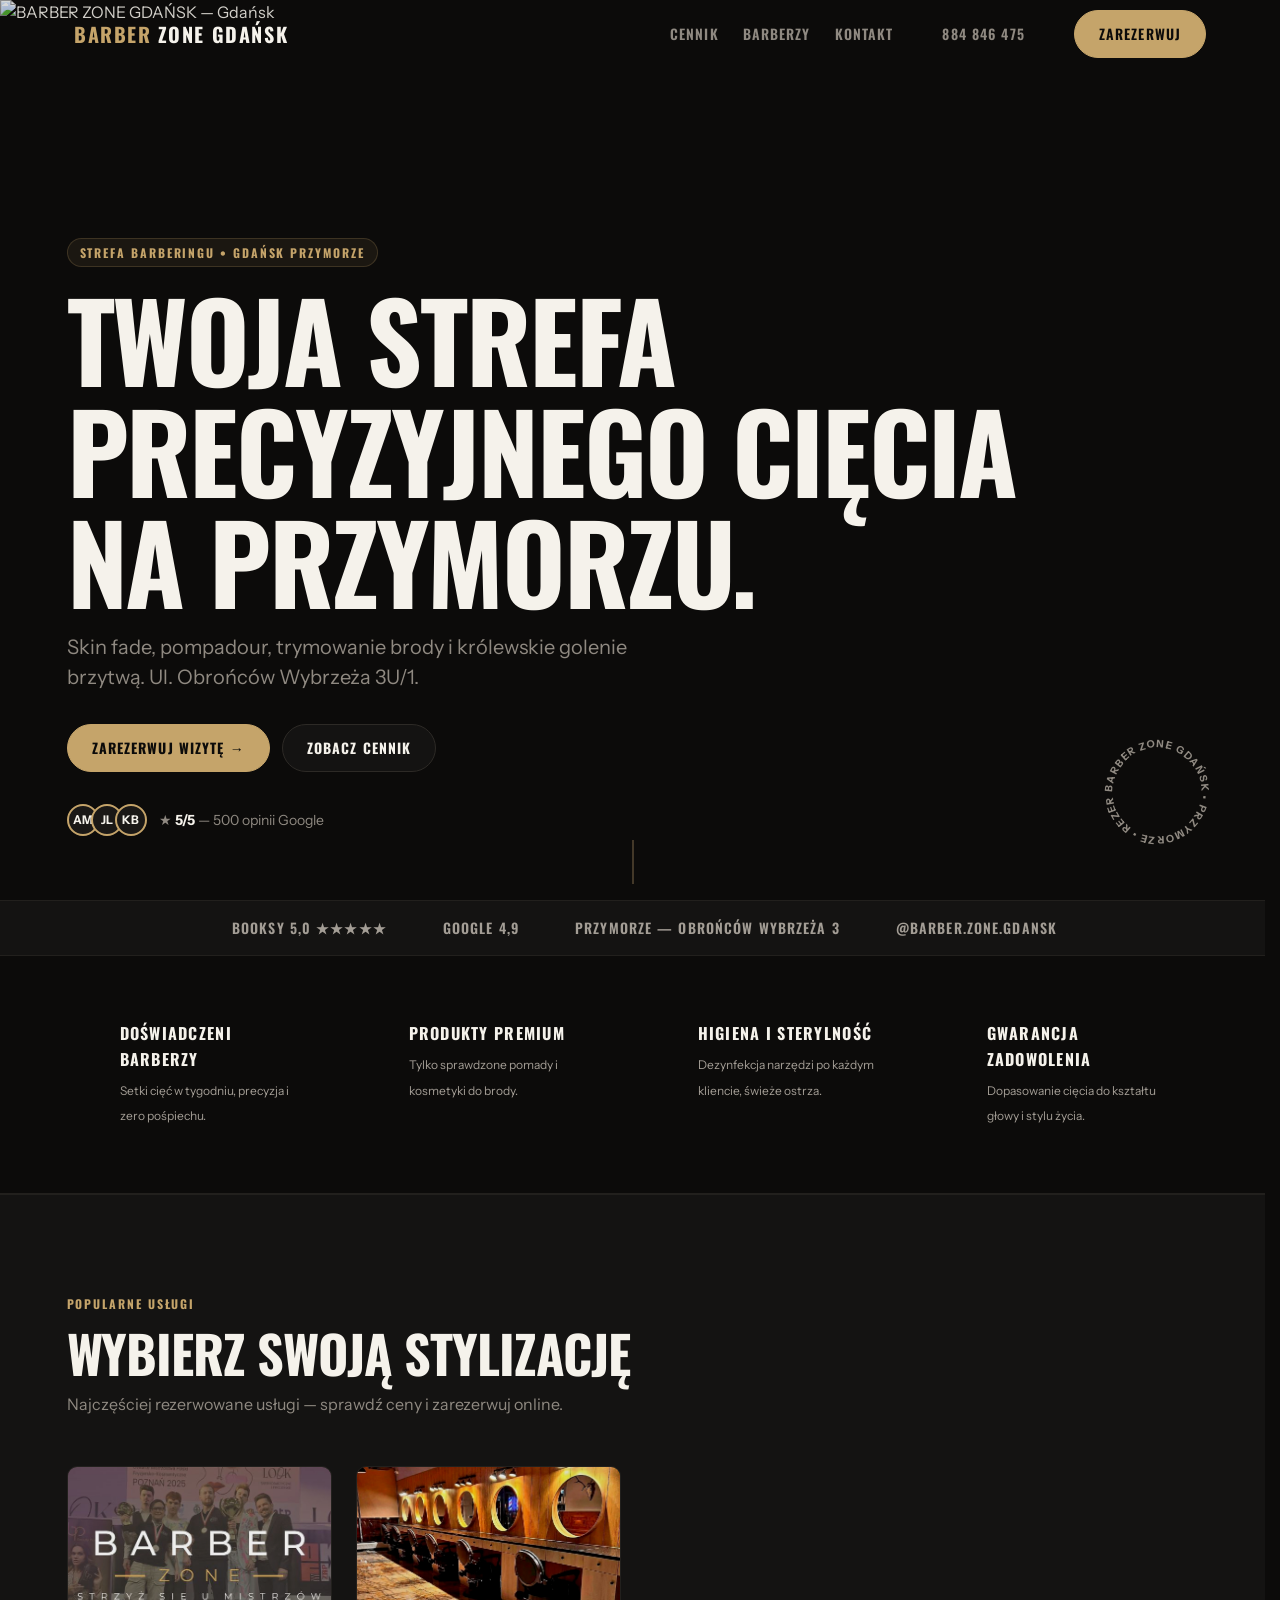
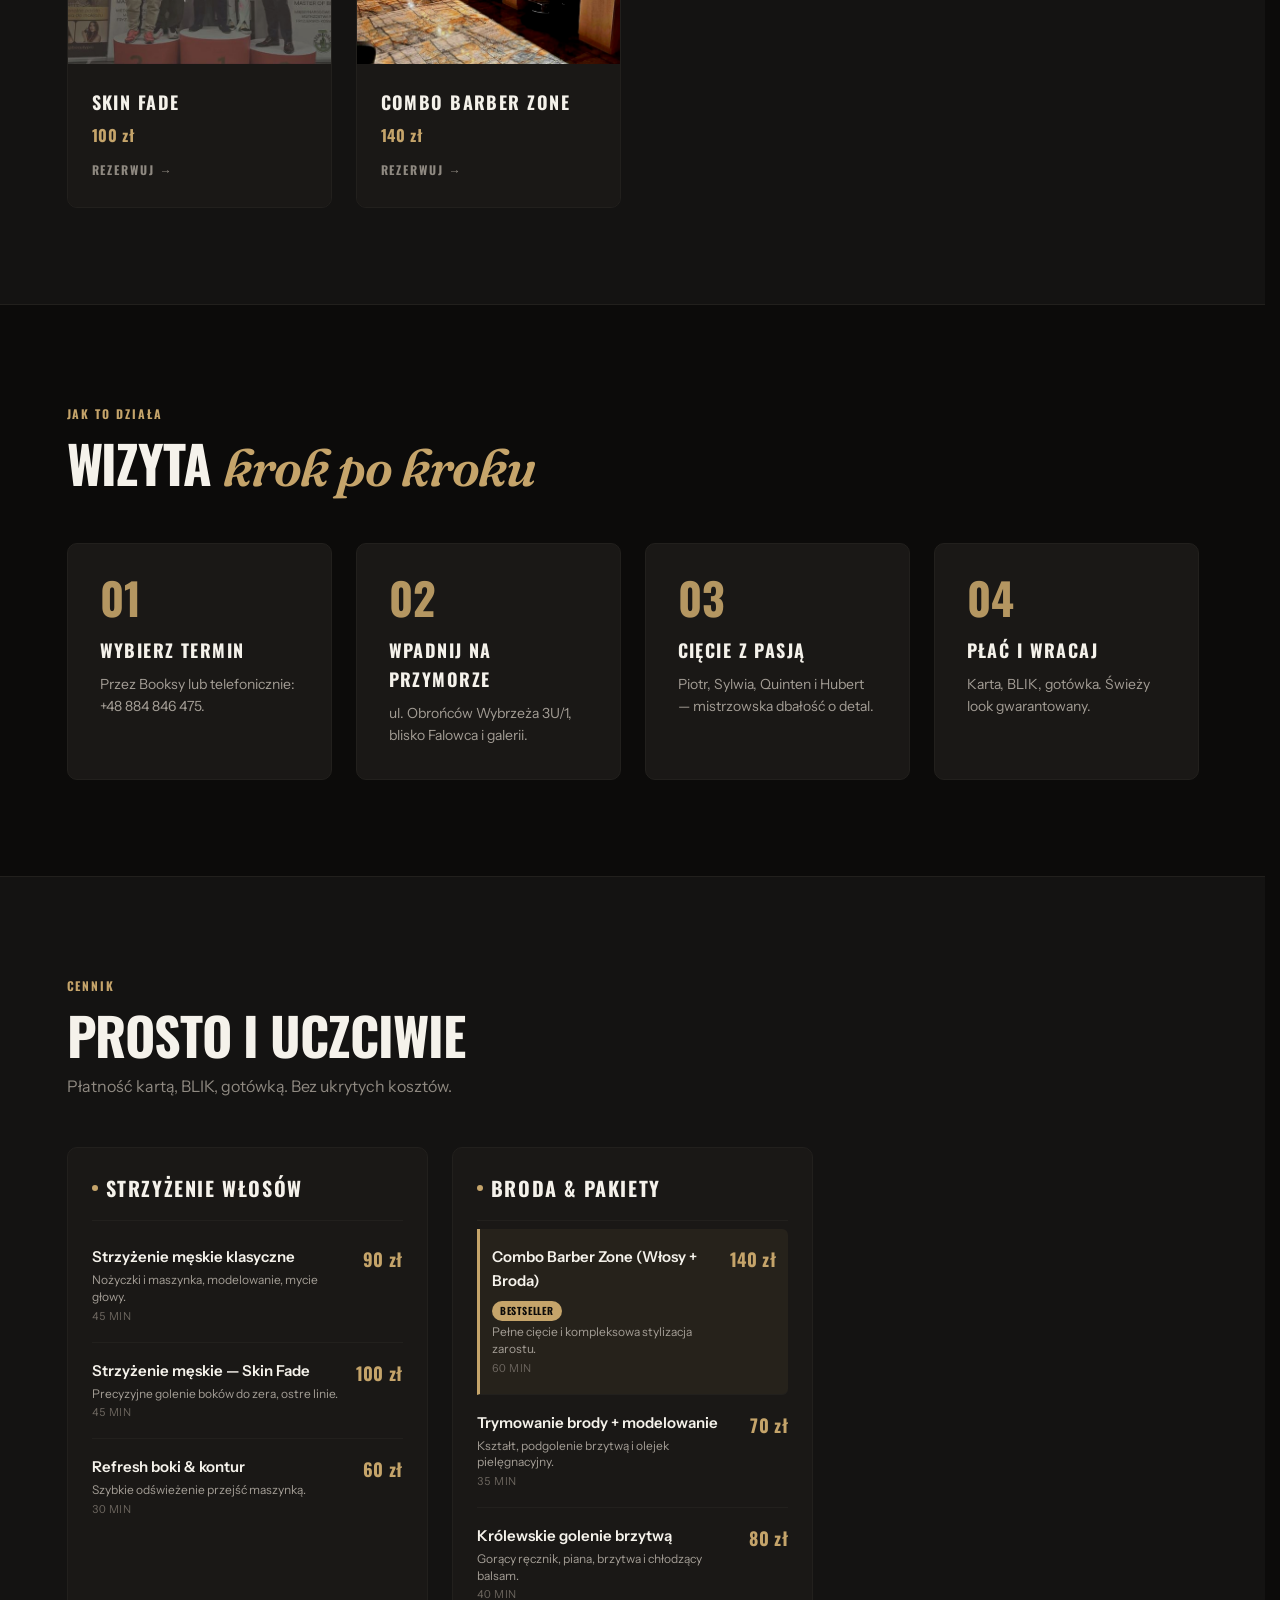
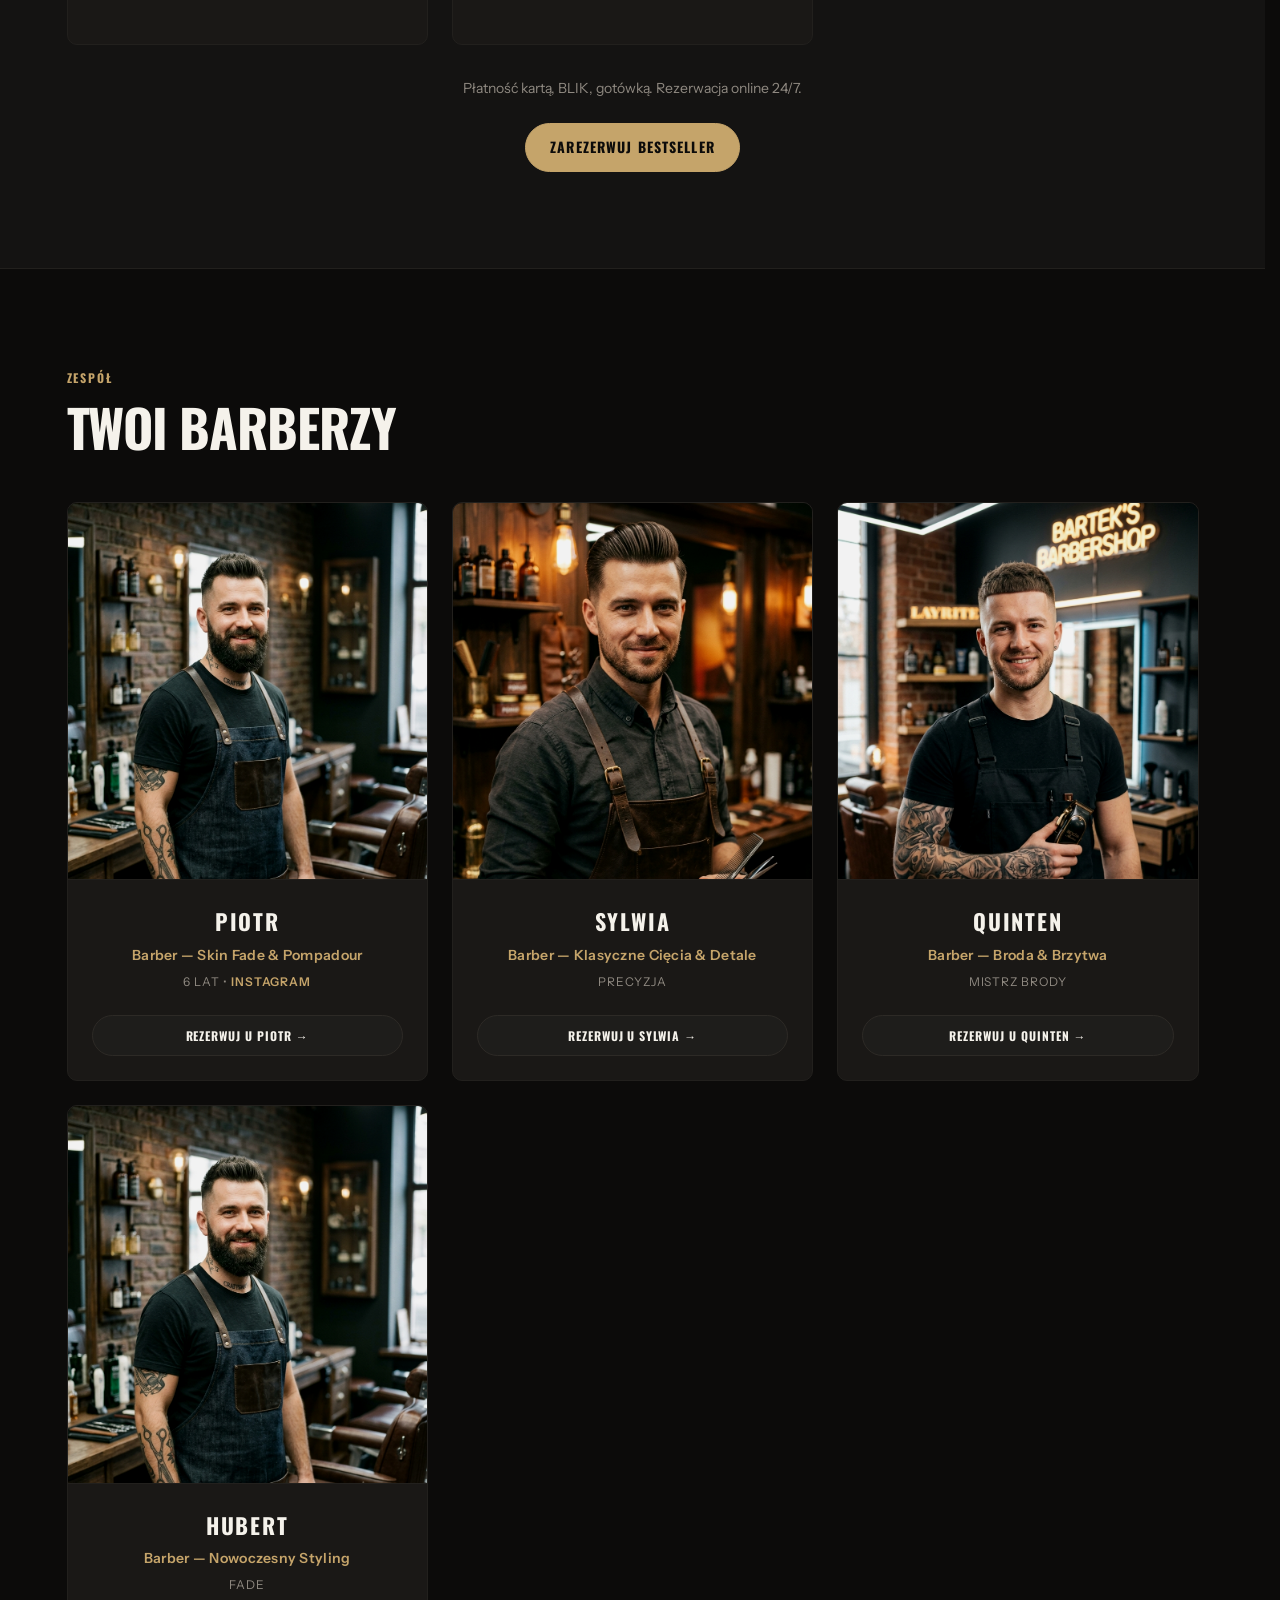
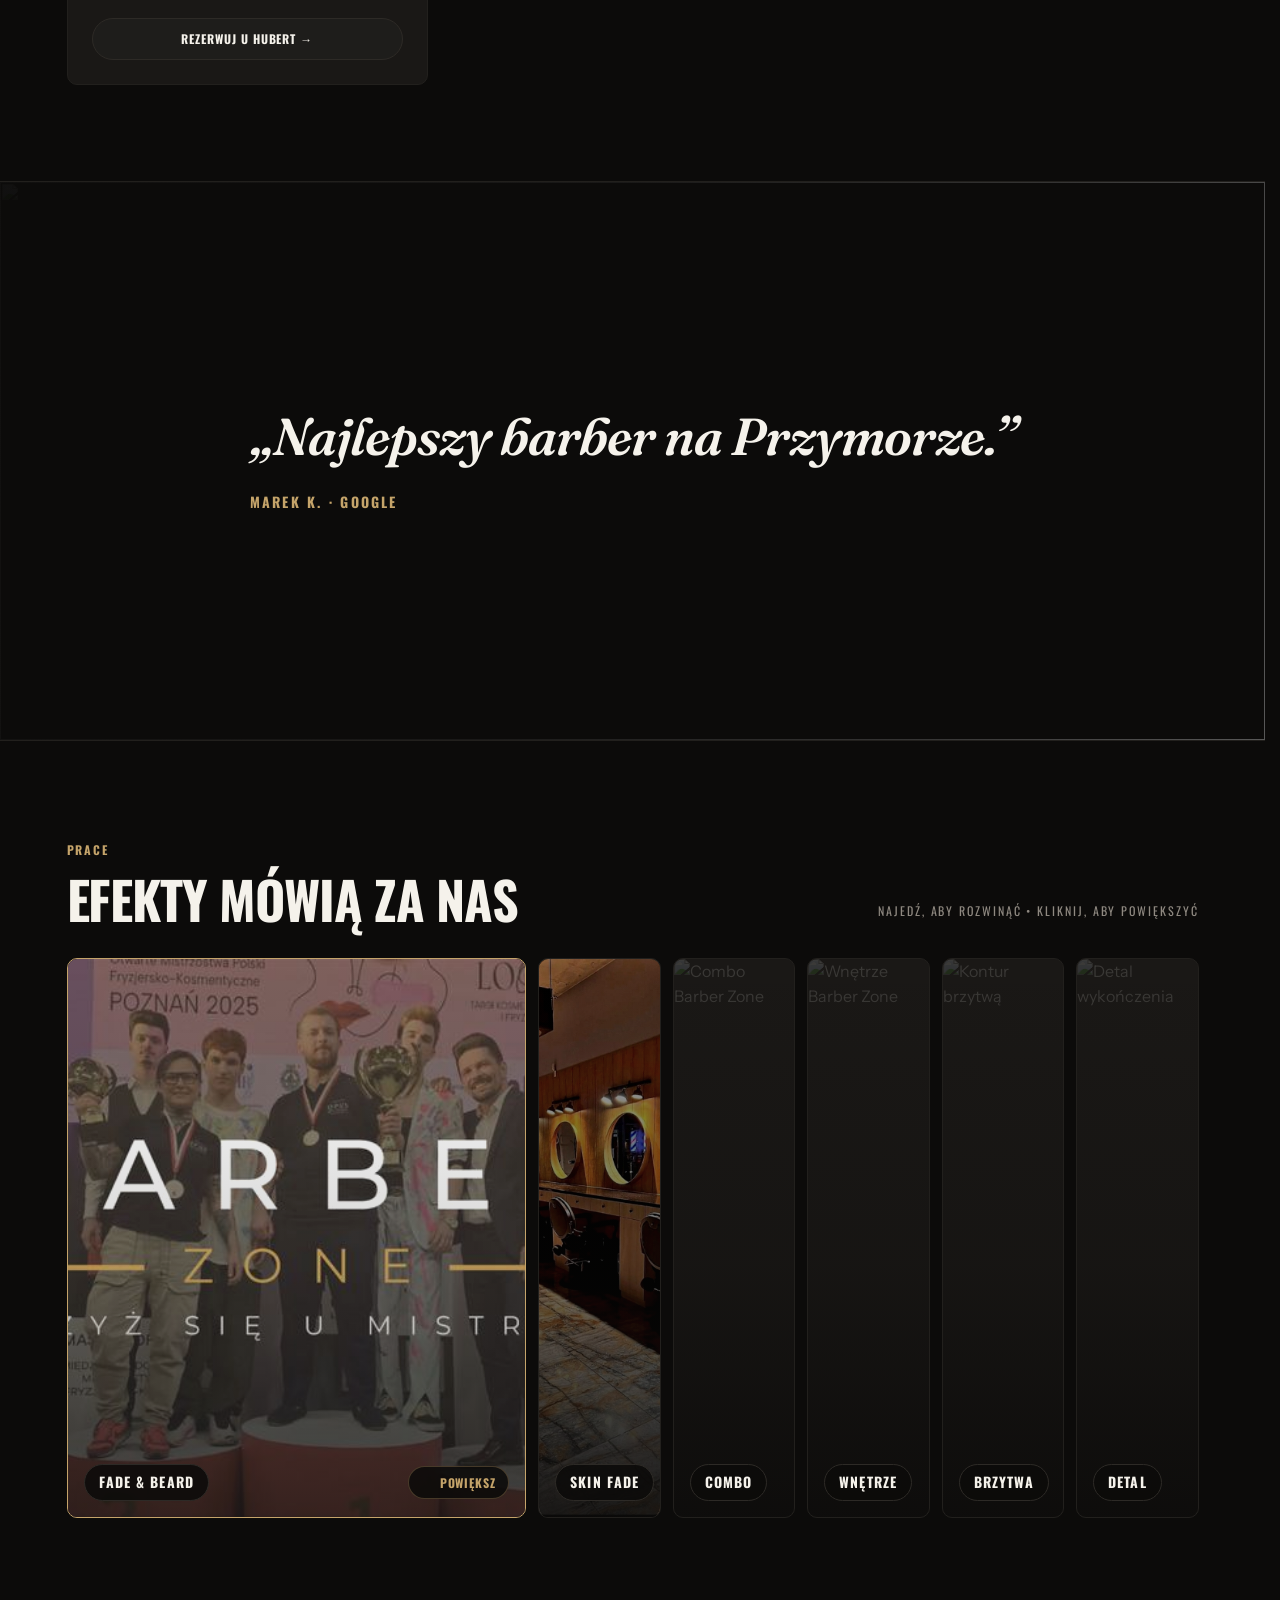
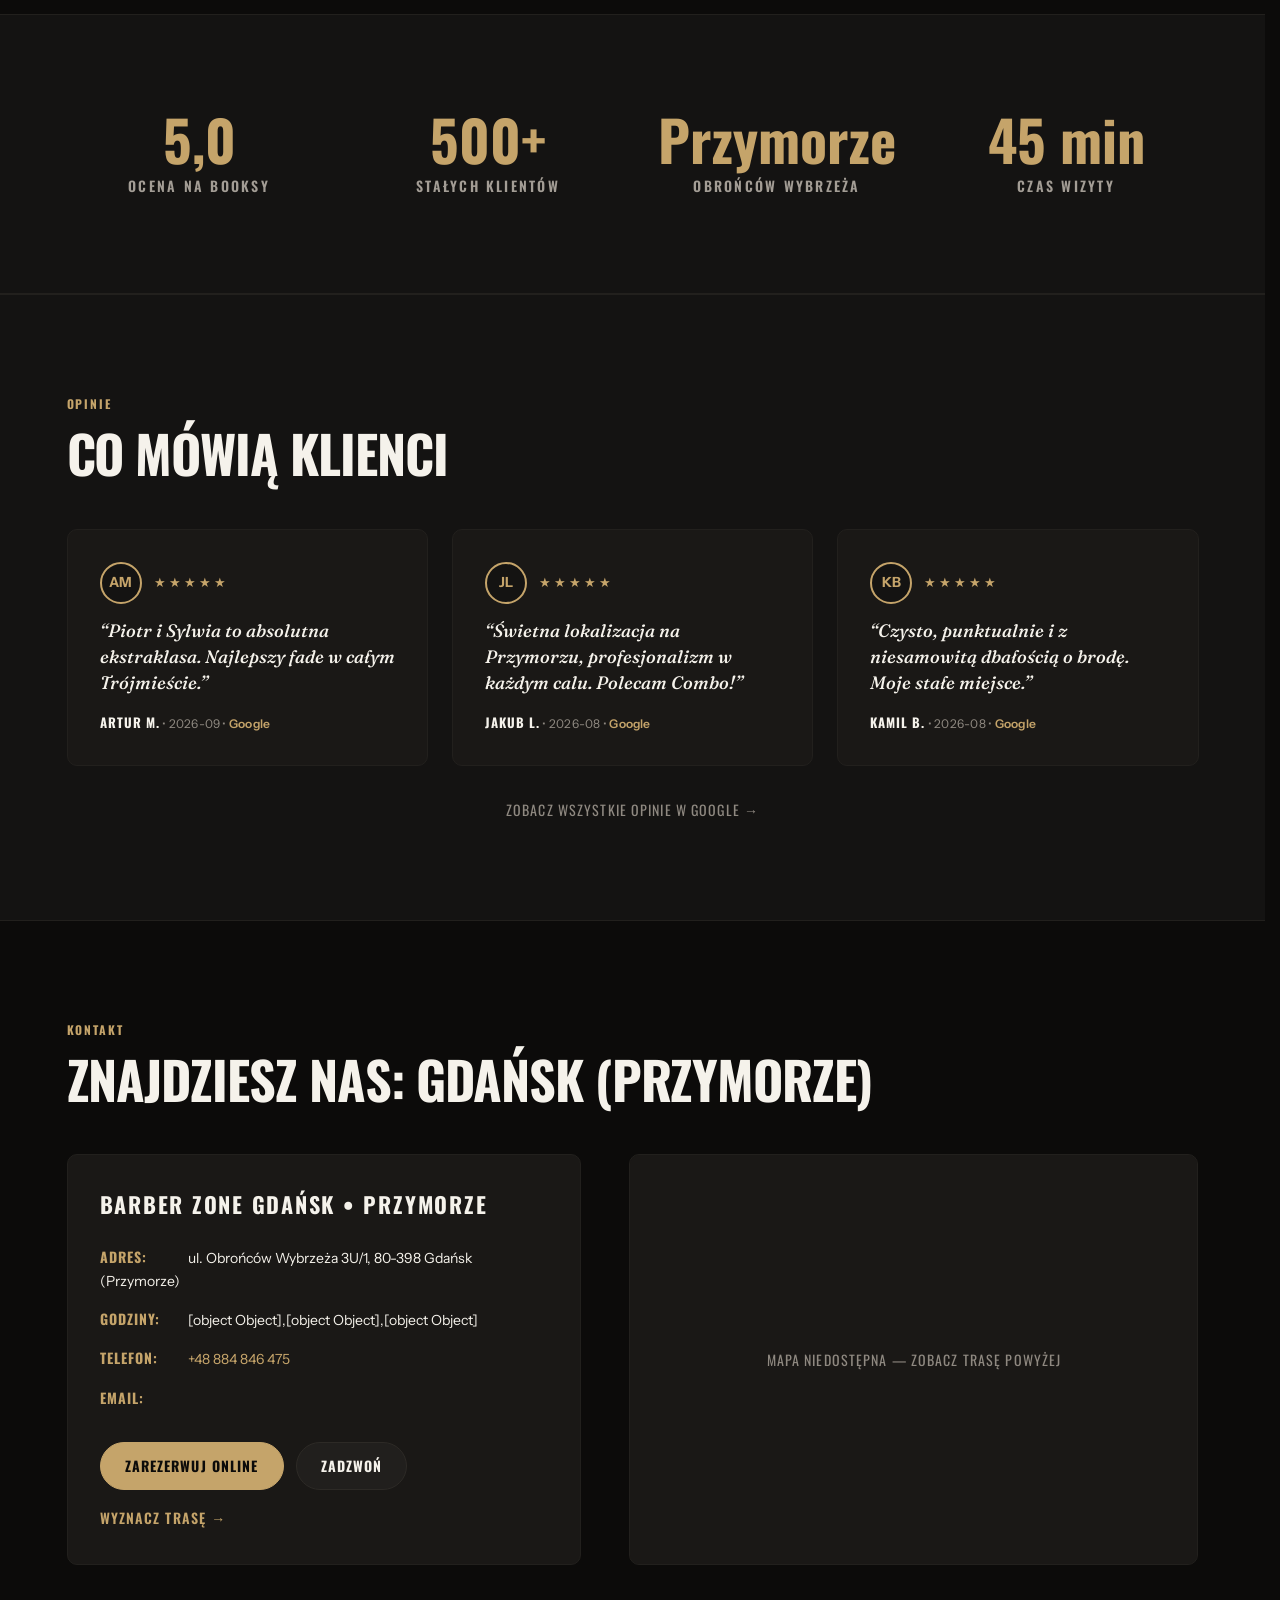
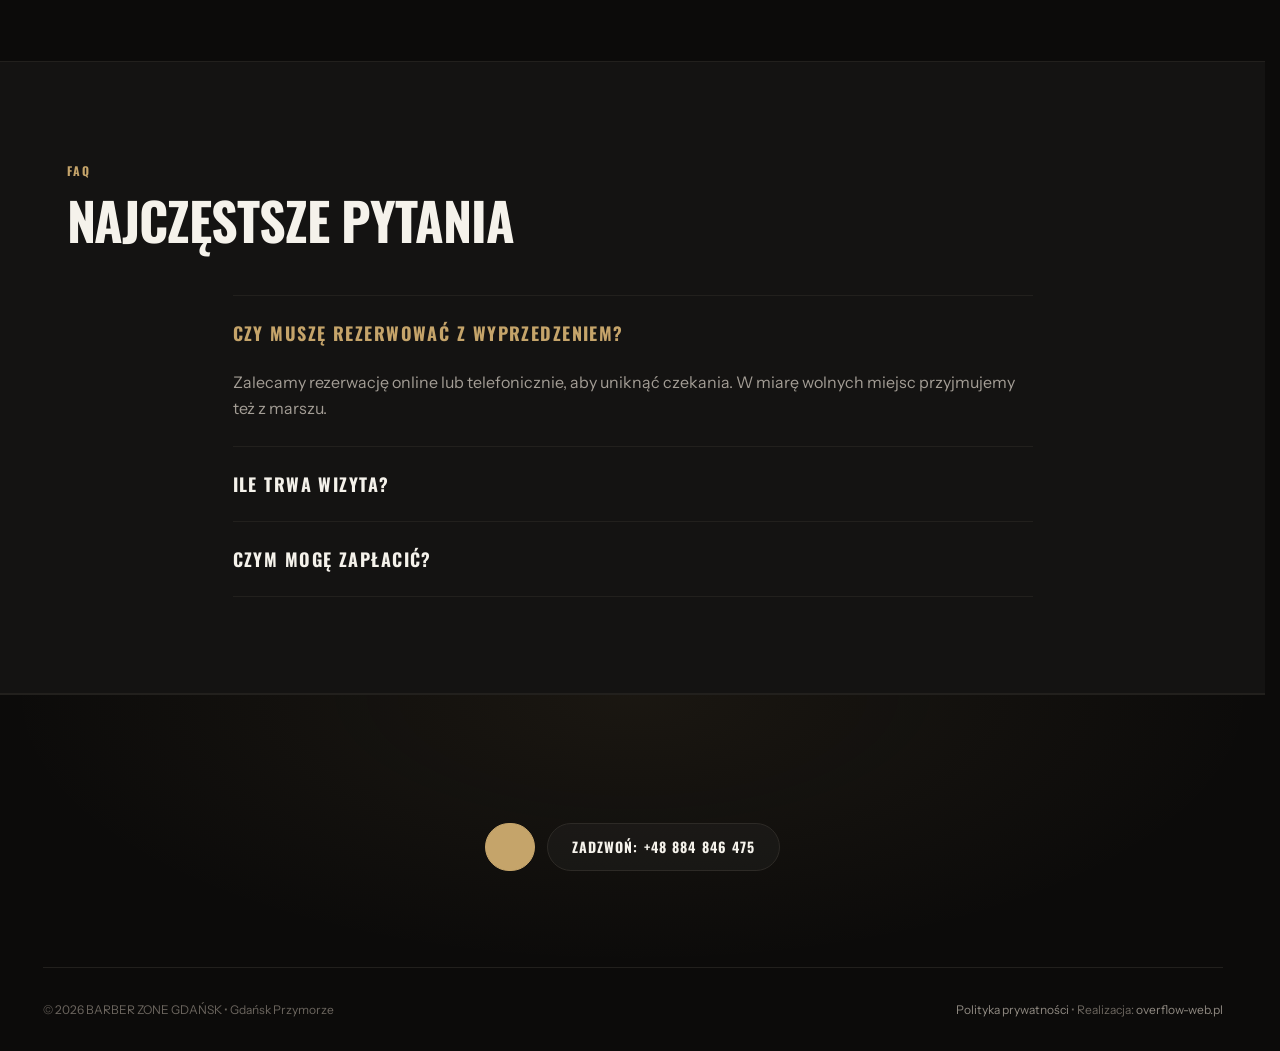
==== barberzone.html @ 1593ebc0 "feat: personalized barbershop landing pages for Gdansk" ====
<!doctype html>
<html lang="pl">
<head>
<meta charset="utf-8">
<meta name="viewport" content="width=device-width,initial-scale=1">
<title>Barber Zone Gdańsk Przymorze — Męskie Strzyżenie & Skin Fade</title>
<meta name="description" content="Barber Zone Gdańsk Przymorze — ul. Obrońców Wybrzeża 3U/1. Skin fade, pompadour, broda, królewskie golenie. Rezerwuj online.">

<meta property="og:title" content="Barber Zone Gdańsk Przymorze — Męskie Strzyżenie & Skin Fade">
<meta property="og:description" content="Barber Zone Gdańsk Przymorze — ul. Obrońców Wybrzeża 3U/1. Skin fade, pompadour, broda, królewskie golenie. Rezerwuj online.">
<meta property="og:type" content="website">
<meta property="og:locale" content="pl_PL">

<meta property="og:image" content="https://images.unsplash.com/photo-1503951914875-452162b0f3f1?w=1800&h=1200&fit=crop">
<meta name="twitter:card" content="summary_large_image">
<link rel="icon" href="data:,">
<link rel="preconnect" href="https://fonts.googleapis.com">
  <link rel="preconnect" href="https://fonts.gstatic.com" crossorigin>
  <link href="https://fonts.googleapis.com/css2?family=Fraunces:ital,opsz,wght@0,9..144,600;0,9..144,700;1,9..144,600&family=Instrument+Sans:wght@400;500;600;700&family=Oswald:wght@600;700&display=swap" rel="stylesheet">
<link rel="stylesheet" href="./tokens.css?v=9">
<link rel="stylesheet" href="./style.css?v=9">
<script src="https://unpkg.com/lucide@0.511.0/dist/umd/lucide.min.js"></script>
<script type="application/ld+json" id="ld-json">{"@context":"https://schema.org","@type":"BarberShop","name":"BARBER ZONE GDAŃSK","address":{"@type":"PostalAddress","streetAddress":"ul. Obrońców Wybrzeża 3U/1, 80-398 Gdańsk (Przymorze)","addressLocality":"Gdańsk","addressCountry":"PL"},"telephone":"+48 884 846 475","url":"https://booksy.com/pl-pl/s/gdansk/barber-shop?q=Barber+Zone","aggregateRating":{"@type":"AggregateRating","ratingValue":5,"reviewCount":500}}</script>
<script type="application/ld+json">{"@context":"https://schema.org","@type":"FAQPage","mainEntity":[{"@type":"Question","name":"Czy muszę rezerwować z wyprzedzeniem?","acceptedAnswer":{"@type":"Answer","text":"Zalecamy rezerwację online lub telefonicznie, aby uniknąć czekania. W miarę wolnych miejsc przyjmujemy też z marszu."}},{"@type":"Question","name":"Ile trwa wizyta?","acceptedAnswer":{"@type":"Answer","text":"Standardowe strzyżenie trwa ok. 45 minut, pełny pakiet Combo (włosy + broda) to ok. 60–75 minut."}},{"@type":"Question","name":"Czym mogę zapłacić?","acceptedAnswer":{"@type":"Answer","text":"Przyjmujemy płatność kartą, BLIK-iem oraz gotówką."}}]}</script>
</head>
<body>

<header class="site-header">
  <div class="container header-inner">
    <a class="logo" href="#"><span>BARBER</span> ZONE GDAŃSK</a>
    <nav class="nav" aria-label="Główna nawigacja">
      <a class="hide-m" href="#cennik">Cennik</a>
      <a class="hide-m" href="#barberzy">Barberzy</a>
      <a class="hide-m" href="#kontakt">Kontakt</a>
      <a class="btn btn-ghost hide-m" id="header-phone" href="tel:+48884846475">884 846 475</a>
      <a class="btn btn-primary" id="header-cta" href="https://booksy.com/pl-pl/s/gdansk/barber-shop?q=Barber+Zone">Zarezerwuj</a>
    </nav>
  </div>
</header>

<main>
<section class="hero">
  <img class="hero-bg" id="hero-img" src="https://images.unsplash.com/photo-1503951914875-452162b0f3f1?w=1800&h=1200&fit=crop" alt="BARBER ZONE GDAŃSK — Gdańsk Przymorze" loading="eager" fetchpriority="high" decoding="async" width="1800" height="1200">
  <div class="hero-shade" aria-hidden="true"></div>
  <div class="container hero-copy">
    <div class="kicker" id="hero-kicker">Strefa Barberingu • Gdańsk Przymorze</div>
    <h1 id="hero-h1">Twoja strefa precyzyjnego cięcia na Przymorzu.</h1>
    <p class="hero-sub" id="hero-sub">Skin fade, pompadour, trymowanie brody i królewskie golenie brzytwą. Ul. Obrońców Wybrzeża 3U/1.</p>
    <div class="hero-ctas">
      <a class="btn btn-primary" id="hero-primary" href="https://booksy.com/pl-pl/s/gdansk/barber-shop?q=Barber+Zone">Zarezerwuj wizytę →</a>
      <a class="btn btn-secondary" href="#cennik">Zobacz cennik</a>
    </div>
    <div class="hero-proof" id="hero-proof">
      <div class="hero-proof-avatars" aria-hidden="true">
        <span class="avatar-dot">M</span><span class="avatar-dot">P</span><span class="avatar-dot">T</span>
      </div>
      <span><strong>4,9/5</strong> — 287 opinii Google</span>
    </div>
  </div>
  <div class="hero-badge" aria-hidden="true">
    <svg class="hero-badge-ring" viewBox="0 0 100 100">
      <defs>
        <path id="hero-badge-circle" d="M 50,50 m -37,0 a 37,37 0 1,1 74,0 a 37,37 0 1,1 -74,0"></path>
      </defs>
      <text><textPath href="#hero-badge-circle" startOffset="0">BARBER ZONE GDAŃSK • PRZYMORZE • REZERWACJA ONLINE • </textPath></text>
    </svg>
    <span class="hero-badge-icon"><i data-lucide="scissors" aria-hidden="true"></i></span>
  </div>
  <a class="scroll-hint" href="#cennik" aria-label="Przewiń do cennika"><span class="scroll-hint-line"></span></a>
</section>

<div class="proof-strip" aria-label="Zaufali nam">
  <div class="container" id="proof-strip"></div>
</div>

<section class="trust-bar" id="trust">
  <div class="container">
    <div class="trust-grid" id="trust-grid"></div>
  </div>
</section>

<section class="section section-light reveal" id="styles">
  <div class="container">
    <div class="eyebrow">Popularne usługi</div>
    <h2 class="h2">Wybierz swoją stylizację</h2>
    <p>Najczęściej rezerwowane usługi — sprawdź ceny i zarezerwuj online.</p>
    <div class="styles-grid" id="styles-grid"></div>
  </div>
</section>

<section class="section section-dark reveal">
  <div class="container">
    <div class="eyebrow">Jak to działa</div>
    <h2 class="h2">Wizyta <em class="edit-accent">krok po kroku</em></h2>
    <div class="features-grid steps-grid" id="features-grid"></div>
  </div>
</section>

<section class="section section-light reveal" id="cennik">
  <div class="container">
    <div class="eyebrow">Cennik</div>
    <h2 class="h2">Prosto i uczciwie</h2>
    <p>Płatność kartą, BLIK, gotówką. Bez ukrytych kosztów.</p>
    <div class="cennik-wrap" id="cennik-wrap"></div>
    <p class="cennik-note" id="cennik-note"></p>
    <div class="cennik-cta"><a class="btn btn-primary" id="cennik-cta" href="https://booksy.com/pl-pl/s/gdansk/barber-shop?q=Barber+Zone">Zarezerwuj bestseller</a></div>
  </div>
</section>

<section class="section section-dark reveal" id="barberzy">
  <div class="container">
    <div class="eyebrow">Zespół</div>
    <h2 class="h2">Twoi barberzy</h2>
    <div class="team-grid" id="team-grid"></div>
  </div>
</section>

<section class="quote-banner reveal" aria-label="Opinia">
  <img src="https://images.unsplash.com/photo-1493256338651-d82f7acb2b38?w=1200&h=1500&fit=crop" alt="" decoding="async" loading="lazy" width="1800" height="1100">
  <div class="quote-shade" aria-hidden="true"></div>
  <figure class="quote-inner">
    <blockquote class="edit-accent">„Najlepszy barber na Przymorze.”</blockquote>
    <figcaption>Marek K. · Google</figcaption>
  </figure>
</section>

<section class="section section-dark gallery-section reveal" id="galeria">
  <div class="container">
    <div class="gallery-head">
      <div>
        <div class="eyebrow">Prace</div>
        <h2 class="h2">Efekty mówią za nas</h2>
      </div>
      <p class="gallery-sub hide-m">Najedź, aby rozwinąć • Kliknij, aby powiększyć</p>
    </div>
    <div class="gallery-accordion" id="gallery-grid"></div>
  </div>
</section>

<section class="section section-dark" id="stats">
  <div class="container">
    <div class="stats-grid" id="stats-grid"></div>
  </div>
</section>

<section class="section section-light reveal">
  <div class="container">
    <div class="eyebrow">Opinie</div>
    <h2 class="h2">Co mówią klienci</h2>
    <div class="reviews-grid" id="reviews-grid"></div>
    <div class="reviews-more"><a href="https://maps.google.com/" target="_blank" rel="noopener">Zobacz wszystkie opinie w Google →</a></div>
  </div>
</section>

<section class="section section-dark reveal" id="kontakt">
  <div class="container">
    <div class="eyebrow">Kontakt</div>
    <h2 class="h2">Znajdziesz nas: Gdańsk (Przymorze)</h2>
    <div class="contact-grid">
      <div class="contact-card">
        <h3>BARBER ZONE GDAŃSK • Przymorze</h3>
        <ul class="contact-list" id="contact-list"></ul>
        <div class="contact-actions">
          <a class="btn btn-primary" id="contact-cta" href="https://booksy.com/pl-pl/s/gdansk/barber-shop?q=Barber+Zone">Zarezerwuj online</a>
          <a class="btn btn-secondary" id="contact-phone" href="tel:+48884846475">Zadzwoń</a>
        </div>
        <div class="contact-route"><a id="contact-route" href="https://maps.google.com/?q=ul.%20Obro%C5%84c%C3%B3w%20Wybrze%C5%BCa%203U%2F1%2C%2080-398%20Gda%C5%84sk%20(Przymorze)" target="_blank" rel="noopener">Wyznacz trasę →</a></div>
      </div>
      <div class="map-wrap" id="map-wrap">
        <button type="button" class="map-placeholder" id="map-placeholder" aria-label="Załaduj mapę Google">Kliknij aby załadować mapę</button>
        <iframe id="map-iframe" loading="lazy" referrerpolicy="no-referrer-when-downgrade" title="Mapa — BARBER ZONE GDAŃSK, ul. Obrońców Wybrzeża 3U/1, 80-398 Gdańsk (Przymorze)" sandbox="allow-scripts allow-same-origin allow-popups" style="display:none"></iframe>
      </div>
    </div>
  </div>
</section>

<section class="section section-light reveal">
  <div class="container">
    <div class="eyebrow">FAQ</div>
    <h2 class="h2">Najczęstsze pytania</h2>
    <div class="faq-list" id="faq-list"></div>
  </div>
</section>

<section class="final-cta section-dark reveal">
  <div class="container">
    <h2 id="final-h2">Gotowy na świeże cięcie?</h2>
    <p id="final-sub">Wybierz termin online lub zadzwoń — oddzwonimy w 15 min.</p>
    <div class="btns">
      <a class="btn btn-primary" id="final-cta" href="https://booksy.com/pl-pl/s/gdansk/barber-shop?q=Barber+Zone">Zarezerwuj teraz</a>
      <a class="btn btn-secondary" id="final-phone" href="tel:+48884846475">Zadzwoń: +48 884 846 475</a>
    </div>
  </div>
</section>
</main>

<footer class="footer container">
  <span>© 2026 BARBER ZONE GDAŃSK • Gdańsk Przymorze</span></span>
  <span><a href="#" id="footer-privacy">Polityka prywatności</a> • Realizacja: <a href="https://overflow-web.pl" target="_blank" rel="noopener">overflow-web.pl</a></span>
</footer>

<div class="mobile-bar" aria-label="Szybka rezerwacja">
  <a class="btn btn-secondary" id="mobile-phone" href="tel:+48884846475">Zadzwoń</a>
  <a class="btn btn-primary" id="mobile-cta" href="https://booksy.com/pl-pl/s/gdansk/barber-shop?q=Barber+Zone">Zarezerwuj</a>
</div>

<div class="lightbox" id="lightbox" role="dialog" aria-modal="true" aria-label="Podgląd zdjęcia"><img alt="Powiększone zdjęcie realizacji barber"></div>

<script>window.__SALON_DATA__ = {"id":"barberzone","htmlName":"barberzone.html","site":{"city":"Gdańsk","district":"Przymorze","title":"Barber Zone Gdańsk Przymorze — Męskie Strzyżenie & Skin Fade","description":"Barber Zone Gdańsk Przymorze — ul. Obrońców Wybrzeża 3U/1. Skin fade, pompadour, broda, królewskie golenie. Rezerwuj online.","bookingUrl":"https://booksy.com/pl-pl/s/gdansk/barber-shop?q=Barber+Zone","bookingProvider":"booksy","ga4":""},"brand":{"name":"BARBER ZONE GDAŃSK","accent":"#C5A46A"},"header":{"phone":"+48 884 846 475","phoneLabel":"884 846 475","cta":"Zarezerwuj"},"hero":{"kicker":"Strefa Barberingu • Gdańsk Przymorze","h1":"Twoja strefa precyzyjnego cięcia na Przymorzu.","sub":"Skin fade, pompadour, trymowanie brody i królewskie golenie brzytwą. Ul. Obrońców Wybrzeża 3U/1.","ctaPrimary":{"label":"Zarezerwuj wizytę","href":"https://booksy.com/pl-pl/s/gdansk/barber-shop?q=Barber+Zone"},"ctaSecondary":{"label":"Zobacz cennik","href":"#cennik"},"proof":"5,0/5 — 500+ zadowolonych klientów na Booksy","ratingValue":5,"reviewsCount":500,"image":"https://images.unsplash.com/photo-1503951914875-452162b0f3f1?w=1800&h=1200&fit=crop"},"proofStrip":["Booksy 5,0 ★★★★★","Google 4,9","Przymorze — Obrońców Wybrzeża 3","@barber.zone.gdansk"],"trust":[{"icon":"scissors","title":"Doświadczeni barberzy","text":"Setki cięć w tygodniu, precyzja i zero pośpiechu."},{"icon":"package","title":"Produkty premium","text":"Tylko sprawdzone pomady i kosmetyki do brody."},{"icon":"shield-check","title":"Higiena i sterylność","text":"Dezynfekcja narzędzi po każdym kliencie, świeże ostrza."},{"icon":"thumbs-up","title":"Gwarancja zadowolenia","text":"Dopasowanie cięcia do kształtu głowy i stylu życia."}],"styles":[{"name":"Skin Fade","price":"100 zł","img":"./img/barberzone-1.jpg"},{"name":"Combo Barber Zone","price":"140 zł","img":"./img/barberzone-2.jpg"},{"name":"Broda + Modelowanie","price":"70 zł","img":"https://images.unsplash.com/photo-1599351431202-1e0f0137899a?w=800&h=600&fit=crop"},{"name":"Królewskie golenie","price":"80 zł","img":"https://images.unsplash.com/photo-1517832606299-7ae9b720a186?w=800&h=600&fit=crop"}],"stats":[{"value":"5,0","label":"ocena na Booksy"},{"value":"500+","label":"stałych klientów"},{"value":"Przymorze","label":"Obrońców Wybrzeża"},{"value":"45 min","label":"czas wizyty"}],"steps":[{"n":"01","title":"Wybierz termin","text":"Przez Booksy lub telefonicznie: +48 884 846 475."},{"n":"02","title":"Wpadnij na Przymorze","text":"ul. Obrońców Wybrzeża 3U/1, blisko Falowca i galerii."},{"n":"03","title":"Cięcie z pasją","text":"Piotr, Sylwia, Quinten i Hubert — mistrzowska dbałość o detal."},{"n":"04","title":"Płać i wracaj","text":"Karta, BLIK, gotówka. Świeży look gwarantowany."}],"cennik":{"kicker":"Cennik Barber Zone","title":"Przejrzyste menu usług","groups":[{"name":"Strzyżenie włosów","items":[{"name":"Strzyżenie męskie klasyczne","desc":"Nożyczki i maszynka, modelowanie, mycie głowy.","time":"45 min","price":"90 zł","bestseller":false},{"name":"Strzyżenie męskie — Skin Fade","desc":"Precyzyjne golenie boków do zera, ostre linie.","time":"45 min","price":"100 zł","bestseller":false},{"name":"Refresh boki & kontur","desc":"Szybkie odświeżenie przejść maszynką.","time":"30 min","price":"60 zł","bestseller":false}]},{"name":"Broda & Pakiety","items":[{"name":"Combo Barber Zone (Włosy + Broda)","desc":"Pełne cięcie i kompleksowa stylizacja zarostu.","time":"60 min","price":"140 zł","bestseller":true},{"name":"Trymowanie brody + modelowanie","desc":"Kształt, podgolenie brzytwą i olejek pielęgnacyjny.","time":"35 min","price":"70 zł","bestseller":false},{"name":"Królewskie golenie brzytwą","desc":"Gorący ręcznik, piana, brzytwa i chłodzący balsam.","time":"40 min","price":"80 zł","bestseller":false}]}],"note":"Płatność kartą, BLIK, gotówką. Rezerwacja online 24/7."},"team":[{"name":"Piotr","role":"Barber — Skin Fade & Pompadour","photo":"./img/barber-kuba.jpg","exp":"6 lat","ig":"https://instagram.com/barber.zone.gdansk"},{"name":"Sylwia","role":"Barber — Klasyczne Cięcia & Detale","photo":"./img/barber-michal.jpg","exp":"Precyzja","ig":""},{"name":"Quinten","role":"Barber — Broda & Brzytwa","photo":"./img/barber-bartek.jpg","exp":"Mistrz Brody","ig":""},{"name":"Hubert","role":"Barber — Nowoczesny Styling","photo":"./img/barber-kuba.jpg","exp":"Fade","ig":""}],"gallery":[{"src":"./img/barberzone-1.jpg","alt":"Realizacja Barber Zone Fade & Beard","cap":"Fade & Beard"},{"src":"./img/barberzone-2.jpg","alt":"Barber Zone Przymorze stylizacja","cap":"Skin Fade"},{"src":"https://images.unsplash.com/photo-1503951914875-452162b0f3f1?w=1200&h=1500&fit=crop","alt":"Combo Barber Zone","cap":"Combo"},{"src":"https://images.unsplash.com/photo-1585747860715-2ba37e788b70?w=1200&h=1500&fit=crop","alt":"Wnętrze Barber Zone","cap":"Wnętrze"},{"src":"https://images.unsplash.com/photo-1517832606299-7ae9b720a186?w=1200&h=1500&fit=crop","alt":"Kontur brzytwą","cap":"Brzytwa"},{"src":"https://images.unsplash.com/photo-1493256338651-d82f7acb2b38?w=1200&h=1500&fit=crop","alt":"Detal wykończenia","cap":"Detal"}],"reviews":[{"name":"Artur M.","stars":5,"date":"2026-09","text":"Piotr i Sylwia to absolutna ekstraklasa. Najlepszy fade w całym Trójmieście.","href":"https://maps.google.com/"},{"name":"Jakub L.","stars":5,"date":"2026-08","text":"Świetna lokalizacja na Przymorzu, profesjonalizm w każdym calu. Polecam Combo!","href":"https://maps.google.com/"},{"name":"Kamil B.","stars":5,"date":"2026-08","text":"Czysto, punktualnie i z niesamowitą dbałością o brodę. Moje stałe miejsce.","href":"https://maps.google.com/"}],"contact":{"address":"ul. Obrońców Wybrzeża 3U/1, 80-398 Gdańsk (Przymorze)","phone":"+48 884 846 475","hours":[{"days":"Poniedziałek – Piątek","hours":"9:00 – 20:00"},{"days":"Sobota","hours":"9:00 – 16:00"},{"days":"Niedziela","hours":"Zamknięte"}],"mapUrl":"https://www.google.com/maps/search/?api=1&query=Barber+Zone+Gdansk+Obroncow+Wybrzeza"},"faq":[{"q":"Czy muszę rezerwować z wyprzedzeniem?","a":"Zalecamy rezerwację online lub telefonicznie, aby uniknąć czekania. W miarę wolnych miejsc przyjmujemy też z marszu."},{"q":"Ile trwa wizyta?","a":"Standardowe strzyżenie trwa ok. 45 minut, pełny pakiet Combo (włosy + broda) to ok. 60–75 minut."},{"q":"Czym mogę zapłacić?","a":"Przyjmujemy płatność kartą, BLIK-iem oraz gotówką."}],"footer":{"address":"ul. Obrońców Wybrzeża 3U/1, Gdańsk","phone":"+48 884 846 475","hours":"Pn–Pt 9:00–20:00, Sob 9:00–16:00","instagram":"https://www.instagram.com/barber.zone.gdansk/","booksy":"https://booksy.com/pl-pl/s/gdansk/barber-shop?q=Barber+Zone"}};</script>
<script src="./app.js?v=11"></script>
</body>
</html>
---- tokens.css ----
/* tokens.css — premium barber workshop — anti-slop
   Fonts loaded via <link> in index.html (preconnect + display=swap), no @import here */
:root{
  /* palette — Monolith Dark Workshop (no zebra) */
  --bg: #0C0B0A;
  --bg-soft: #141312;
  --surface: #1A1816;
  --surface-2: #22201D;
  --surface-bestseller: rgba(197, 164, 106, 0.07);
  
  --ink: #F5F2EB;
  --ink-inv: #F5F2EB;
  --ink-muted: #A39D95;
  --ink-muted-2: #7D776F;
  --muted: #6B655E;
  --muted-2: #8F8981;
  
  --line: #22201D;
  --line-dark: #1E1C1A;
  --line-light: #2D2A26;
  --line-focus: #C5A46A;

  --accent: #C5A46A;
  --accent-2: #D8BD8A;
  --accent-hover: #E0CBA8;
  --accent-subtle: rgba(197, 164, 106, 0.12);
  --on-accent: #0C0B0A;

  --shade-0: rgba(12, 11, 10, 0);
  --shade-35: rgba(12, 11, 10, 0.35);
  --shade-55: rgba(12, 11, 10, 0.65);
  --shade-82: rgba(12, 11, 10, 0.88);
  --shade-95: rgba(12, 11, 10, 0.96);

  --wood: #181410;
  --wood-border: #28211A;
  --white: #FFFFFF;
  --overlay: rgba(8, 7, 6, 0.88);

  /* typography — latin-ext for PL ąęśćńółżź */
  --font-display: "Fraunces", serif;
  --font-display-cond: "Oswald", sans-serif;
  --font-body: "Instrument Sans", sans-serif;

  --text-xs: 12px;
  --text-sm: 14px;
  --text-base: 16px;
  --text-lg: 18px;
  --text-h3: 22px;
  --text-h2: 32px;
  --text-h1: 48px;
  --text-hero: 56px;

  --leading-tight: 1.05;
  --leading-base: 1.6;
  --tracking-tight: -0.02em;
  --tracking-wide: 0.08em;
  --tracking-widest: 0.16em;

  /* spacing 4px scale */
  --space-1: 4px; --space-2: 8px; --space-3: 12px; --space-4: 16px;
  --space-6: 24px; --space-8: 32px; --space-12: 48px; --space-16: 64px; --space-24: 96px;

  --radius-sm: 6px; --radius-md: 10px; --radius-lg: 16px; --radius-pill: 999px;

  --container: 1180px;
  --gutter: 24px;
  --col-gap: 24px;

  --ease: cubic-bezier(.22, 1, .36, 1);
  --dur-1: 180ms; --dur-2: 320ms; --dur-3: 550ms;
}

html{ scrollbar-gutter: stable; }
*{ box-sizing: border-box; }
/* ANTI-SLOP: no backdrop-filter, no diffuse box-shadow, no transition:all — only explicit */
---- style.css ----
/* style.css — premium barber workshop (anti-slop: Monolith Dark)
   ANTI-SLOP RULES:
   - no backdrop-filter: blur()
   - no diffuse box-shadows / no muddy gradients
   - no transition: all — explicit property transitions only
   - typography -> air/spacing -> motion -> components
*/

*{margin:0;padding:0;box-sizing:border-box}
html{scrollbar-gutter:stable;scroll-behavior:auto}
body{
  font-family:var(--font-body);
  background:var(--bg);
  color:var(--ink-inv);
  line-height:var(--leading-base);
  -webkit-font-smoothing:antialiased;
  -moz-osx-font-smoothing:grayscale;
  overflow-x:hidden;
}
a{color:inherit;text-decoration:none}
img{display:block;max-width:100%}
.container{max-width:var(--container);margin:0 auto;padding:0 var(--gutter)}
:focus-visible{outline:2px solid var(--accent);outline-offset:3px}
.link-accent{color:var(--accent)}

/* ==========================================================================
   Header
   ========================================================================== */
.site-header{
  position:fixed;
  top:0;
  left:0;
  right:0;
  z-index:50;
  background:transparent;
  border-bottom:1px solid transparent;
  transition:background var(--dur-2) var(--ease), border-color var(--dur-2) var(--ease);
}
.site-header.scrolled{
  background:rgba(12, 11, 10, 0.94);
  border-bottom:1px solid var(--line);
}
.header-inner{
  display:flex;
  align-items:center;
  justify-content:space-between;
  height:68px;
  gap:var(--space-6);
}
.logo{
  font-family:var(--font-display-cond);
  font-weight:700;
  letter-spacing:var(--tracking-wide);
  font-size:20px;
  color:var(--ink-inv);
  text-transform:uppercase;
  display:flex;
  align-items:center;
  gap:6px;
}
.logo span{color:var(--accent)}
.nav{display:flex;gap:var(--space-6);align-items:center}
.nav a{
  font-family:var(--font-display-cond);
  font-size:var(--text-sm);
  letter-spacing:var(--tracking-wide);
  text-transform:uppercase;
  font-weight:600;
  color:var(--muted-2);
  transition:color var(--dur-1) var(--ease);
}
.nav a:hover{color:var(--accent)}
.nav .btn-primary{color:var(--on-accent)}
.nav .btn-primary:hover{color:var(--on-accent);background:var(--accent-hover);border-color:var(--accent-hover)}

/* ==========================================================================
   Buttons
   ========================================================================== */
.btn{
  font-family:var(--font-display-cond);
  font-weight:700;
  font-size:var(--text-sm);
  padding:12px 24px;
  min-height:46px;
  border-radius:var(--radius-pill);
  border:1px solid transparent;
  cursor:pointer;
  display:inline-flex;
  align-items:center;
  justify-content:center;
  gap:8px;
  text-transform:uppercase;
  letter-spacing:var(--tracking-wide);
  transition:
    transform var(--dur-2) var(--ease),
    background var(--dur-1) var(--ease),
    border-color var(--dur-1) var(--ease),
    color var(--dur-1) var(--ease);
}
.btn:active{transform:scale(0.97)}
.btn-primary{
  background:var(--accent);
  color:var(--on-accent);
  border-color:var(--accent);
}
.btn-primary:hover{
  background:var(--accent-hover);
  border-color:var(--accent-hover);
  color:var(--on-accent);
}
.btn-secondary{
  background:rgba(255, 255, 255, 0.03);
  color:var(--ink-inv);
  border-color:var(--line-light);
}
.btn-secondary:hover{
  background:rgba(255, 255, 255, 0.06);
  border-color:var(--accent);
  color:var(--accent);
}
.btn-ghost{
  background:transparent;
  color:var(--muted-2);
  border-color:transparent;
}
.btn-ghost:hover{color:var(--ink-inv)}
@media(max-width:768px){
  .nav .hide-m{display:none}
  .header-inner{height:58px}
}

/* ==========================================================================
   Hero
   ========================================================================== */
.hero{
  position:relative;
  min-height:100svh;
  display:flex;
  align-items:flex-end;
  overflow:hidden;
  background:var(--bg);
}
.hero-bg{
  position:absolute;
  inset:0;
  width:100%;
  height:100%;
  object-fit:cover;
  object-position:center 32%;
  filter:contrast(1.08) brightness(0.85);
}
.hero-shade{
  position:absolute;
  inset:0;
  background:linear-gradient(
    to top,
    var(--shade-95) 0%,
    var(--shade-82) 30%,
    var(--shade-55) 60%,
    var(--shade-35) 85%,
    var(--shade-0) 100%
  );
}
.hero-copy{
  position:relative;
  z-index:2;
  width:100%;
  padding-top:var(--space-24);
  padding-bottom:var(--space-16);
}
@media(max-width:768px){
  .hero-copy{padding:var(--space-16) 0 var(--space-12)}
}
.kicker{
  display:inline-flex;
  align-items:center;
  gap:8px;
  font-family:var(--font-display-cond);
  font-size:var(--text-xs);
  letter-spacing:var(--tracking-widest);
  text-transform:uppercase;
  color:var(--accent);
  font-weight:700;
  margin-bottom:var(--space-4);
  background:rgba(197, 164, 106, 0.08);
  padding:4px 12px;
  border-radius:var(--radius-pill);
  border:1px solid rgba(197, 164, 106, 0.2);
}
.hero h1{
  font-family:var(--font-display-cond);
  font-weight:700;
  font-size:clamp(46px, 8.5vw, 110px);
  line-height:1.02;
  letter-spacing:var(--tracking-tight);
  color:var(--ink-inv);
  margin-bottom:var(--space-4);
  max-width:18ch;
  text-transform:uppercase;
}
.hero-sub{
  color:var(--muted-2);
  font-size:clamp(16px, 2vw, 20px);
  line-height:1.5;
  margin-bottom:var(--space-8);
  max-width:44ch;
}
.hero-ctas{
  display:flex;
  gap:var(--space-3);
  flex-wrap:wrap;
  margin-bottom:var(--space-8);
}
.hero-proof{
  display:flex;
  align-items:center;
  gap:12px;
  font-size:var(--text-sm);
  color:var(--muted-2);
}
.hero-proof strong{color:var(--ink-inv)}
.hero-proof-avatars{display:flex}
.avatar-dot{
  width:32px;
  height:32px;
  border-radius:50%;
  background:var(--surface);
  border:2px solid var(--accent);
  display:grid;
  place-items:center;
  font-size:var(--text-xs);
  font-weight:700;
  color:var(--ink-inv);
  margin-left:-8px;
}
.avatar-dot:first-child{margin-left:0}

.hero-badge{
  position:absolute;
  right:var(--space-12);
  bottom:var(--space-12);
  z-index:2;
  width:120px;
  height:120px;
  pointer-events:none;
}
.hero-badge-ring{width:100%;height:100%;animation:hero-spin 24s linear infinite}
.hero-badge-ring text{
  font-family:var(--font-body);
  font-size:8.5px;
  font-weight:700;
  letter-spacing:0.12em;
  fill:var(--muted-2);
}
.hero-badge-icon{position:absolute;inset:0;display:grid;place-items:center;color:var(--accent)}
.hero-badge-icon i, .hero-badge-icon svg{width:24px;height:24px}
@keyframes hero-spin{from{transform:rotate(0deg)}to{transform:rotate(360deg)}}

.scroll-hint{
  position:absolute;
  bottom:var(--space-4);
  left:50%;
  transform:translateX(-50%);
  z-index:2;
  width:1px;
  height:44px;
  background:var(--line);
}
.scroll-hint-line{position:absolute;inset:0;overflow:hidden}
.scroll-hint-line::after{
  content:"";
  position:absolute;
  top:0;
  left:0;
  width:100%;
  height:100%;
  background:var(--accent);
  animation:hint 2s var(--ease) infinite;
}
@keyframes hint{from{transform:translateY(-100%)}to{transform:translateY(100%)}}

/* ==========================================================================
   Proof Strip (Dark Ribbon)
   ========================================================================== */
.proof-strip{
  background:var(--bg-soft);
  border-top:1px solid var(--line);
  border-bottom:1px solid var(--line);
  padding:16px 0;
}
.proof-strip .container{
  display:flex;
  gap:var(--space-8);
  justify-content:center;
  flex-wrap:wrap;
}
.proof-item{
  font-family:var(--font-display-cond);
  font-size:var(--text-sm);
  font-weight:600;
  letter-spacing:var(--tracking-wide);
  text-transform:uppercase;
  color:var(--ink-muted);
  display:flex;
  align-items:center;
  gap:8px;
}
.proof-item i, .proof-item svg{width:16px;height:16px;color:var(--accent)}

/* ==========================================================================
   Trust Bar
   ========================================================================== */
.trust-bar{
  background:var(--bg);
  border-bottom:1px solid var(--line);
  padding:var(--space-12) 0;
}
.trust-grid{
  display:grid;
  grid-template-columns:repeat(4,1fr);
  gap:var(--space-6);
}
.trust-item{
  display:flex;
  align-items:flex-start;
  gap:14px;
  padding:var(--space-4);
  border-radius:var(--radius-md);
  border:1px solid transparent;
  transition:border-color var(--dur-1) var(--ease), background var(--dur-1) var(--ease);
}
.trust-item:hover{
  background:var(--surface);
  border-color:var(--line);
}
.trust-item i, .trust-item svg{
  width:22px;
  height:22px;
  color:var(--accent);
  flex-shrink:0;
  margin-top:2px;
}
.trust-item strong{
  display:block;
  font-family:var(--font-display-cond);
  font-size:16px;
  font-weight:700;
  color:var(--ink-inv);
  margin-bottom:4px;
  text-transform:uppercase;
  letter-spacing:var(--tracking-wide);
}
.trust-item span{
  color:var(--ink-muted);
  font-size:var(--text-xs);
  line-height:1.5;
}
@media(max-width:900px){ .trust-grid{grid-template-columns:1fr 1fr} }
@media(max-width:560px){ .trust-grid{grid-template-columns:1fr} }

/* ==========================================================================
   Sections — Unified Atmospheric Rhythm (No Zebra)
   ========================================================================== */
.section{padding:var(--space-24) 0;position:relative}
@media(max-width:768px){ .section{padding:var(--space-16) 0} }

/* Both section-dark and section-light now use the unified Dark Workshop look */
.section-dark{
  background:var(--bg);
  color:var(--ink-inv);
}
.section-light{
  background:var(--bg-soft);
  color:var(--ink-inv);
  border-top:1px solid var(--line);
  border-bottom:1px solid var(--line);
}

.eyebrow{
  display:inline-block;
  font-family:var(--font-display-cond);
  font-size:var(--text-xs);
  letter-spacing:var(--tracking-widest);
  text-transform:uppercase;
  color:var(--accent);
  font-weight:700;
  margin-bottom:var(--space-3);
}
.h2{
  font-family:var(--font-display-cond);
  font-weight:700;
  font-size:clamp(32px, 5vw, 52px);
  line-height:1.06;
  letter-spacing:var(--tracking-tight);
  text-transform:uppercase;
  color:var(--ink-inv);
}
.h2 + p{
  margin-top:var(--space-3);
  color:var(--muted-2);
  font-size:var(--text-base);
  max-width:52ch;
}
.edit-accent{
  font-family:var(--font-display);
  font-style:italic;
  font-weight:600;
  color:var(--accent);
  text-transform:none;
}

/* ==========================================================================
   Styles (Cards)
   ========================================================================== */
.styles-grid{
  display:grid;
  grid-template-columns:repeat(4,1fr);
  gap:var(--space-6);
  margin-top:var(--space-12);
}
.style-card{
  border:1px solid var(--line);
  border-radius:var(--radius-md);
  overflow:hidden;
  background:var(--surface);
  transition:
    transform var(--dur-2) var(--ease),
    border-color var(--dur-2) var(--ease);
}
.style-card:hover{
  transform:translateY(-4px);
  border-color:var(--line-light);
}
.style-card img{
  width:100%;
  aspect-ratio:4/3;
  object-fit:cover;
  filter:brightness(0.92) contrast(1.04);
  transition:transform var(--dur-3) var(--ease), filter var(--dur-3) var(--ease);
}
.style-card:hover img{
  transform:scale(1.04);
  filter:brightness(1) contrast(1.05);
}
.style-info{
  padding:var(--space-6);
  background:var(--surface);
}
.style-info h3{
  font-family:var(--font-display-cond);
  font-size:18px;
  font-weight:700;
  color:var(--ink-inv);
  text-transform:uppercase;
  letter-spacing:var(--tracking-wide);
}
.style-price{
  color:var(--accent);
  font-family:var(--font-display-cond);
  font-weight:700;
  font-size:var(--text-base);
  margin-top:6px;
  letter-spacing:0.04em;
}
.style-link{
  display:inline-flex;
  align-items:center;
  gap:4px;
  margin-top:12px;
  font-family:var(--font-display-cond);
  font-size:var(--text-xs);
  font-weight:700;
  color:var(--muted-2);
  text-transform:uppercase;
  letter-spacing:var(--tracking-widest);
  transition:color var(--dur-1) var(--ease), transform var(--dur-1) var(--ease);
}
.style-card:hover .style-link{
  color:var(--accent);
  transform:translateX(3px);
}
@media(max-width:900px){ .styles-grid{grid-template-columns:1fr 1fr} }
@media(max-width:560px){ .styles-grid{grid-template-columns:1fr} }

/* ==========================================================================
   Steps (Jak to działa)
   ========================================================================== */
.steps-grid{
  display:grid;
  grid-template-columns:repeat(4,1fr);
  gap:var(--space-6);
  margin-top:var(--space-12);
}
.feat{
  border:1px solid var(--line);
  background:var(--surface);
  border-radius:var(--radius-md);
  padding:var(--space-8);
  position:relative;
  transition:border-color var(--dur-2) var(--ease);
}
.feat:hover{border-color:var(--line-light)}
.feat-num{
  font-family:var(--font-display-cond);
  font-weight:700;
  font-size:44px;
  line-height:1;
  color:var(--accent);
  margin-bottom:var(--space-4);
  font-variant-numeric:tabular-nums;
  opacity:0.9;
}
.feat h3{
  font-family:var(--font-display-cond);
  font-size:18px;
  font-weight:700;
  text-transform:uppercase;
  letter-spacing:var(--tracking-wide);
  color:var(--ink-inv);
  margin-bottom:8px;
}
.feat p{
  font-size:var(--text-sm);
  line-height:1.6;
  color:var(--ink-muted);
}
@media(max-width:1024px){ .steps-grid{grid-template-columns:repeat(2,1fr)} }
@media(max-width:600px){ .steps-grid{grid-template-columns:1fr} }

/* ==========================================================================
   Cennik — Dark Atelier Menu
   ========================================================================== */
.cennik-wrap{
  margin-top:var(--space-12);
  display:grid;
  grid-template-columns:repeat(3, 1fr);
  gap:var(--space-6);
}
@media(max-width:960px){ .cennik-wrap{grid-template-columns:1fr} }
.cennik-group{
  border:1px solid var(--line);
  border-radius:var(--radius-md);
  background:var(--surface);
  padding:var(--space-6);
  display:flex;
  flex-direction:column;
  transition:border-color var(--dur-2) var(--ease);
}
.cennik-group:hover{border-color:var(--line-light)}
.cennik-group-head{
  padding-bottom:var(--space-4);
  border-bottom:1px solid var(--line);
  margin-bottom:var(--space-2);
}
.cennik-group-head h3{
  font-family:var(--font-display-cond);
  font-size:20px;
  font-weight:700;
  letter-spacing:var(--tracking-wide);
  text-transform:uppercase;
  color:var(--ink-inv);
  display:flex;
  align-items:center;
  gap:8px;
}
.cennik-group-head h3::before{
  content:"";
  display:inline-block;
  width:6px;
  height:6px;
  background:var(--accent);
  border-radius:50%;
}
.cennik-list{list-style:none}
.cennik-item{
  display:flex;
  justify-content:space-between;
  gap:var(--space-3);
  padding:var(--space-4) 0;
  border-bottom:1px solid var(--line);
  align-items:flex-start;
  transition:background var(--dur-1) var(--ease);
}
.cennik-item:last-child{border-bottom:none}
.cennik-item.bestseller{
  border-left:3px solid var(--accent);
  background:var(--surface-bestseller);
  padding-left:var(--space-3);
  padding-right:var(--space-3);
  border-radius:0 var(--radius-sm) var(--radius-sm) 0;
}
.cennik-item-left{flex:1}
.cennik-name{
  font-weight:600;
  font-size:15px;
  color:var(--ink-inv);
  display:flex;
  align-items:center;
  gap:8px;
  flex-wrap:wrap;
}
.cennik-desc{
  font-size:var(--text-xs);
  color:var(--ink-muted);
  margin-top:3px;
  line-height:1.4;
}
.cennik-time{
  font-size:11px;
  color:var(--muted);
  font-variant-numeric:tabular-nums;
  margin-top:2px;
  text-transform:uppercase;
  letter-spacing:0.04em;
}
.cennik-price{
  font-family:var(--font-display-cond);
  font-weight:700;
  font-size:18px;
  color:var(--accent);
  white-space:nowrap;
  font-variant-numeric:tabular-nums;
  letter-spacing:0.02em;
}
.cennik-badge{
  font-family:var(--font-display-cond);
  font-size:10px;
  letter-spacing:0.08em;
  text-transform:uppercase;
  background:var(--accent);
  color:var(--on-accent);
  padding:2px 8px;
  border-radius:var(--radius-pill);
  font-weight:700;
}
.cennik-note{
  text-align:center;
  margin-top:var(--space-8);
  font-size:var(--text-sm);
  color:var(--muted-2);
}
.cennik-cta{
  display:flex;
  justify-content:center;
  margin-top:var(--space-6);
}

/* ==========================================================================
   Team (Barberzy)
   ========================================================================== */
.team-grid{
  display:grid;
  grid-template-columns:repeat(3,1fr);
  gap:var(--space-6);
  margin-top:var(--space-12);
}
@media(max-width:800px){ .team-grid{grid-template-columns:1fr} }
.team-card{
  border:1px solid var(--line);
  border-radius:var(--radius-md);
  overflow:hidden;
  background:var(--surface);
  display:flex;
  flex-direction:column;
  transition:transform var(--dur-2) var(--ease), border-color var(--dur-2) var(--ease);
}
.team-card:hover{
  transform:translateY(-4px);
  border-color:var(--line-light);
}
.team-photo-wrap{
  position:relative;
  width:100%;
  aspect-ratio:1/1.05;
  overflow:hidden;
  background:var(--bg);
  border-bottom:1px solid var(--line);
}
.team-photo-wrap img{
  width:100%;
  height:100%;
  object-fit:cover;
  object-position:center 20%;
  filter:contrast(1.05) brightness(0.95);
  transition:transform var(--dur-3) var(--ease), filter var(--dur-3) var(--ease);
}
.team-card:hover .team-photo-wrap img{
  transform:scale(1.03);
  filter:contrast(1.08) brightness(1);
}
.team-body{
  padding:var(--space-6);
  text-align:center;
  display:flex;
  flex-direction:column;
  align-items:center;
  flex:1;
}
.team-card h3{
  font-family:var(--font-display-cond);
  font-size:22px;
  font-weight:700;
  text-transform:uppercase;
  letter-spacing:var(--tracking-wide);
  color:var(--ink-inv);
}
.team-card .role{
  font-size:var(--text-sm);
  color:var(--accent);
  margin-top:4px;
  font-weight:600;
  letter-spacing:0.02em;
}
.team-card .exp{
  font-size:var(--text-xs);
  color:var(--muted-2);
  margin-top:6px;
  letter-spacing:var(--tracking-wide);
  text-transform:uppercase;
}
.team-ig{color:var(--accent);font-weight:600}
.team-ig:hover{text-decoration:underline}
.team-book-btn{
  margin-top:var(--space-6);
  width:100%;
  padding:10px 16px;
  border-radius:var(--radius-pill);
  border:1px solid var(--line-light);
  background:rgba(255, 255, 255, 0.02);
  color:var(--ink-inv);
  font-family:var(--font-display-cond);
  font-size:var(--text-xs);
  font-weight:700;
  letter-spacing:var(--tracking-wide);
  text-transform:uppercase;
  transition:background var(--dur-1) var(--ease), border-color var(--dur-1) var(--ease), color var(--dur-1) var(--ease);
}
.team-book-btn:hover{
  background:var(--accent);
  border-color:var(--accent);
  color:var(--on-accent);
}

/* ==========================================================================
   Quote Banner
   ========================================================================== */
.quote-banner{
  position:relative;
  overflow:hidden;
  background:var(--bg);
  min-height:min(72vh,560px);
  display:flex;
  align-items:center;
  border-top:1px solid var(--line);
  border-bottom:1px solid var(--line);
}
.quote-banner img{
  position:absolute;
  inset:0;
  width:100%;
  height:100%;
  object-fit:cover;
  filter:contrast(1.1) brightness(0.65);
}
.quote-shade{
  position:absolute;
  inset:0;
  background:linear-gradient(
    105deg,
    var(--shade-95) 0%,
    var(--shade-82) 45%,
    var(--shade-55) 75%,
    var(--shade-35) 100%
  );
}
.quote-inner{
  position:relative;
  z-index:2;
  max-width:var(--container);
  margin:0 auto;
  padding:var(--space-24) var(--gutter);
}
.quote-inner blockquote{
  font-family:var(--font-display);
  font-style:italic;
  font-weight:600;
  font-size:clamp(28px, 4.5vw, 52px);
  line-height:1.15;
  letter-spacing:var(--tracking-tight);
  color:var(--ink-inv);
  max-width:24ch;
}
.quote-inner figcaption{
  margin-top:var(--space-6);
  font-family:var(--font-display-cond);
  font-size:var(--text-sm);
  color:var(--accent);
  letter-spacing:var(--tracking-widest);
  text-transform:uppercase;
  font-weight:700;
}

/* ==========================================================================
   Gallery — Interactive Sticky-Active Accordion (Recipe: site-motion-recipes)
   ========================================================================== */
.gallery-section{
  padding:var(--space-24) 0;
  position:relative;
  background:var(--bg);
}
.gallery-head{
  display:flex;
  justify-content:space-between;
  align-items:flex-end;
  gap:var(--space-6);
  margin-bottom:var(--space-8);
  flex-wrap:wrap;
}
.gallery-sub{
  font-family:var(--font-display-cond);
  font-size:var(--text-xs);
  letter-spacing:var(--tracking-widest);
  text-transform:uppercase;
  color:var(--muted-2);
  margin-bottom:6px;
}
.gallery-accordion{
  display:flex;
  gap:12px;
  width:100%;
  height:560px;
  position:relative;
}
.gallery-frame{
  position:relative;
  flex:1;
  min-width:0;
  border-radius:var(--radius-md);
  border:1px solid var(--line);
  overflow:hidden;
  background:var(--surface);
  cursor:pointer;
  transition:
    flex var(--dur-3) var(--ease),
    border-color var(--dur-2) var(--ease);
  will-change:flex;
}
.gallery-frame.is-active{
  flex:3.8;
  border-color:var(--accent);
}
.gallery-frame img{
  width:100%;
  height:100%;
  object-fit:cover;
  filter:brightness(0.62) contrast(1.05) grayscale(20%);
  transition:
    filter var(--dur-3) var(--ease),
    transform var(--dur-3) var(--ease);
}
.gallery-frame.is-active img{
  filter:brightness(1) contrast(1.06) grayscale(0%);
}
.gallery-frame:hover img{
  transform:scale(1.02);
}
.gallery-overlay{
  position:absolute;
  inset:0;
  background:linear-gradient(to top, rgba(12, 11, 10, 0.88) 0%, rgba(12, 11, 10, 0.25) 45%, transparent 100%);
  pointer-events:none;
  transition:opacity var(--dur-2) var(--ease);
}
.gallery-frame.is-active .gallery-overlay{
  opacity:0.65;
}
.gallery-cap{
  position:absolute;
  left:var(--space-4);
  right:var(--space-4);
  bottom:var(--space-4);
  z-index:2;
  display:flex;
  align-items:center;
  justify-content:space-between;
  gap:8px;
  pointer-events:none;
}
.gallery-cap > span:first-child{
  font-family:var(--font-display-cond);
  font-size:var(--text-sm);
  font-weight:700;
  color:var(--ink-inv);
  letter-spacing:var(--tracking-wide);
  text-transform:uppercase;
  background:rgba(12, 11, 10, 0.88);
  padding:6px 14px;
  border-radius:var(--radius-pill);
  border:1px solid var(--line-light);
  white-space:nowrap;
}
.gallery-zoom-hint{
  display:inline-flex;
  align-items:center;
  gap:6px;
  font-family:var(--font-display-cond);
  font-size:var(--text-xs);
  font-weight:700;
  color:var(--accent);
  letter-spacing:var(--tracking-wide);
  text-transform:uppercase;
  background:rgba(12, 11, 10, 0.88);
  padding:6px 12px;
  border-radius:var(--radius-pill);
  border:1px solid rgba(197, 164, 106, 0.3);
  opacity:0;
  transform:translateX(10px);
  transition:opacity var(--dur-2) var(--ease), transform var(--dur-2) var(--ease);
  white-space:nowrap;
}
.gallery-frame.is-active .gallery-zoom-hint{
  opacity:1;
  transform:translateX(0);
}

@media(max-width:960px){
  .gallery-accordion{height:460px}
}
@media(max-width:768px){
  .gallery-accordion{
    display:grid;
    grid-template-columns:repeat(2, 1fr);
    height:auto;
    gap:var(--space-3);
  }
  .gallery-frame, .gallery-frame.is-active{
    flex:none;
    height:240px;
    border-color:var(--line);
  }
  .gallery-frame img, .gallery-frame.is-active img{
    filter:brightness(0.9) contrast(1.05) grayscale(0%);
  }
  .gallery-zoom-hint{display:none}
}
@media(max-width:480px){
  .gallery-accordion{
    grid-template-columns:1fr;
  }
  .gallery-frame, .gallery-frame.is-active{
    height:280px;
  }
}

/* ==========================================================================
   Stats
   ========================================================================== */
#stats{
  border-top:1px solid var(--line);
  border-bottom:1px solid var(--line);
  background:var(--bg-soft);
}
.stats-grid{
  display:grid;
  grid-template-columns:repeat(4,1fr);
  gap:var(--space-6);
  text-align:center;
}
.stat-value{
  font-family:var(--font-display-cond);
  font-size:clamp(36px, 5vw, 56px);
  font-weight:700;
  color:var(--accent);
  line-height:1;
  font-variant-numeric:tabular-nums;
}
.stat-label{
  font-family:var(--font-display-cond);
  font-size:var(--text-sm);
  color:var(--ink-muted);
  text-transform:uppercase;
  letter-spacing:var(--tracking-widest);
  margin-top:8px;
  font-weight:600;
}
@media(max-width:768px){ .stats-grid{grid-template-columns:1fr 1fr} }

/* ==========================================================================
   Reviews (Opinie)
   ========================================================================== */
.reviews-grid{
  display:grid;
  grid-template-columns:repeat(3,1fr);
  gap:var(--space-6);
  margin-top:var(--space-12);
}
@media(max-width:900px){ .reviews-grid{grid-template-columns:1fr} }
.review{
  border:1px solid var(--line);
  border-radius:var(--radius-md);
  background:var(--surface);
  padding:var(--space-8);
  display:flex;
  flex-direction:column;
  justify-content:space-between;
  transition:border-color var(--dur-2) var(--ease);
}
.review:hover{border-color:var(--line-light)}
.review-header{
  display:flex;
  align-items:center;
  gap:12px;
  margin-bottom:14px;
}
.review-avatar{
  width:42px;
  height:42px;
  border-radius:50%;
  border:2px solid var(--accent);
  background:var(--bg-soft);
  display:grid;
  place-items:center;
  font-weight:700;
  font-size:14px;
  color:var(--accent);
  flex-shrink:0;
}
.stars{
  color:var(--accent);
  font-size:13px;
  letter-spacing:3px;
}
.review p{
  font-family:var(--font-display);
  font-style:italic;
  font-weight:500;
  font-size:18px;
  color:var(--ink-inv);
  line-height:1.45;
  margin-bottom:16px;
}
.review .meta{
  font-size:var(--text-xs);
  color:var(--muted-2);
  letter-spacing:0.02em;
}
.review .meta strong{
  font-family:var(--font-display-cond);
  color:var(--ink-inv);
  text-transform:uppercase;
  letter-spacing:var(--tracking-wide);
  font-size:13px;
}
.review-link{color:var(--accent);font-weight:600}
.review-link:hover{text-decoration:underline}
.reviews-more{text-align:center;margin-top:var(--space-8)}
.reviews-more a{
  font-family:var(--font-display-cond);
  font-size:var(--text-sm);
  color:var(--muted-2);
  letter-spacing:var(--tracking-wide);
  text-transform:uppercase;
  transition:color var(--dur-1) var(--ease);
}
.reviews-more a:hover{color:var(--accent)}

/* ==========================================================================
   Contact & Map
   ========================================================================== */
.contact-grid{
  display:grid;
  grid-template-columns:0.95fr 1.05fr;
  gap:var(--space-12);
  margin-top:var(--space-12);
}
@media(max-width:900px){ .contact-grid{grid-template-columns:1fr} }
.contact-card{
  border:1px solid var(--line);
  border-radius:var(--radius-md);
  padding:var(--space-8);
  background:var(--surface);
}
.contact-card h3{
  font-family:var(--font-display-cond);
  font-size:22px;
  font-weight:700;
  text-transform:uppercase;
  letter-spacing:var(--tracking-wide);
  margin-bottom:var(--space-6);
  color:var(--ink-inv);
}
.contact-list{
  list-style:none;
  display:flex;
  flex-direction:column;
  gap:var(--space-4);
  font-size:var(--text-sm);
}
.contact-list strong{
  color:var(--accent);
  font-family:var(--font-display-cond);
  text-transform:uppercase;
  letter-spacing:var(--tracking-wide);
  display:inline-block;
  min-width:85px;
}
.contact-actions{
  margin-top:var(--space-8);
  display:flex;
  gap:var(--space-3);
  flex-wrap:wrap;
}
.contact-route{margin-top:var(--space-4)}
.contact-route a{
  font-family:var(--font-display-cond);
  font-size:var(--text-sm);
  color:var(--accent);
  letter-spacing:var(--tracking-wide);
  text-transform:uppercase;
  font-weight:600;
}
.contact-route a:hover{text-decoration:underline}
.map-wrap{
  border:1px solid var(--line);
  border-radius:var(--radius-md);
  overflow:hidden;
  background:var(--surface);
  min-height:360px;
  position:relative;
}
.map-wrap iframe{
  width:100%;
  height:100%;
  min-height:360px;
  border:0;
  display:block;
  filter:invert(90%) hue-rotate(180deg) brightness(95%) contrast(90%);
}
.map-placeholder{
  position:absolute;
  inset:0;
  width:100%;
  display:grid;
  place-items:center;
  background:var(--surface);
  color:var(--muted-2);
  font-size:var(--text-sm);
  font-family:var(--font-display-cond);
  letter-spacing:var(--tracking-wide);
  text-transform:uppercase;
  border:none;
  cursor:pointer;
  transition:color var(--dur-1) var(--ease);
}
.map-placeholder:hover{color:var(--accent)}

/* ==========================================================================
   FAQ
   ========================================================================== */
.faq-list{
  margin:var(--space-12) auto 0;
  max-width:800px;
}
.faq-item{border-top:1px solid var(--line)}
.faq-item:last-child{border-bottom:1px solid var(--line)}
.faq-q{
  width:100%;
  min-height:64px;
  text-align:left;
  background:transparent;
  border:none;
  padding:var(--space-6) 0;
  font-family:var(--font-display-cond);
  font-weight:700;
  font-size:18px;
  letter-spacing:var(--tracking-wide);
  text-transform:uppercase;
  color:var(--ink-inv);
  display:flex;
  justify-content:space-between;
  align-items:center;
  gap:var(--space-4);
  cursor:pointer;
  transition:color var(--dur-1) var(--ease);
}
.faq-q:hover{color:var(--accent)}
.faq-q i, .faq-q svg{
  transition:transform var(--dur-2) var(--ease);
  flex-shrink:0;
  color:var(--accent);
}
.faq-item.open .faq-q{color:var(--accent)}
.faq-item.open .faq-q i, .faq-item.open .faq-q svg{transform:rotate(45deg)}
.faq-a{
  overflow:hidden;
  max-height:0;
  transition:max-height var(--dur-3) var(--ease);
}
.faq-item.open .faq-a{max-height:300px}
.faq-a-inner{
  padding:0 0 var(--space-6);
  color:var(--ink-muted);
  font-size:var(--text-base);
  line-height:var(--leading-base);
}

/* ==========================================================================
   Final CTA
   ========================================================================== */
.final-cta{
  position:relative;
  overflow:hidden;
  padding:var(--space-24) 0;
  text-align:center;
  border-top:1px solid var(--line);
  background:radial-gradient(ellipse at center top, rgba(197, 164, 106, 0.08) 0%, transparent 70%), var(--bg);
}
.final-cta h2{
  font-family:var(--font-display-cond);
  font-size:clamp(36px, 6vw, 64px);
  font-weight:700;
  color:var(--ink-inv);
  text-transform:uppercase;
  letter-spacing:var(--tracking-tight);
}
.final-cta p{
  color:var(--muted-2);
  margin-top:var(--space-3);
  font-size:var(--text-lg);
}
.final-cta .btns{
  margin-top:var(--space-8);
  display:flex;
  gap:var(--space-3);
  justify-content:center;
  flex-wrap:wrap;
}

/* ==========================================================================
   Footer
   ========================================================================== */
.footer{
  padding:var(--space-8) 0;
  border-top:1px solid var(--line);
  font-size:var(--text-xs);
  color:var(--muted);
  display:flex;
  justify-content:space-between;
  flex-wrap:wrap;
  gap:var(--space-3);
  font-family:var(--font-body);
}
.footer a{
  color:var(--muted-2);
  transition:color var(--dur-1) var(--ease);
}
.footer a:hover{color:var(--accent)}

/* ==========================================================================
   Mobile Bottom Bar
   ========================================================================== */
.mobile-bar{
  position:fixed;
  left:0;
  right:0;
  bottom:0;
  z-index:60;
  background:rgba(12, 11, 10, 0.96);
  border-top:1px solid var(--line);
  padding:var(--space-3) var(--gutter);
  display:none;
  gap:var(--space-3);
}
.mobile-bar .btn{flex:1;justify-content:center}
@media(max-width:768px){
  .mobile-bar{display:flex}
  body{padding-bottom:72px}
  .hero-badge{display:none}
}

/* ==========================================================================
   Lightbox
   ========================================================================== */
.lightbox{
  position:fixed;
  inset:0;
  background:var(--overlay);
  display:none;
  place-items:center;
  z-index:100;
  padding:var(--gutter);
}
.lightbox.open{display:grid}
.lightbox img{
  max-width:92vw;
  max-height:92vh;
  border-radius:var(--radius-md);
  border:1px solid var(--line-light);
}

/* ==========================================================================
   Scroll Reveal
   ========================================================================== */
.reveal{
  opacity:0;
  transform:translateY(20px);
  transition:opacity var(--dur-3) var(--ease), transform var(--dur-3) var(--ease);
}
.reveal.in{
  opacity:1;
  transform:none;
}
@media(prefers-reduced-motion:reduce){
  .reveal{opacity:1;transform:none;transition:none}
  .scroll-hint-line::after{animation:none}
  .btn:active{transform:none}
  .hero-badge-ring{animation:none}
}
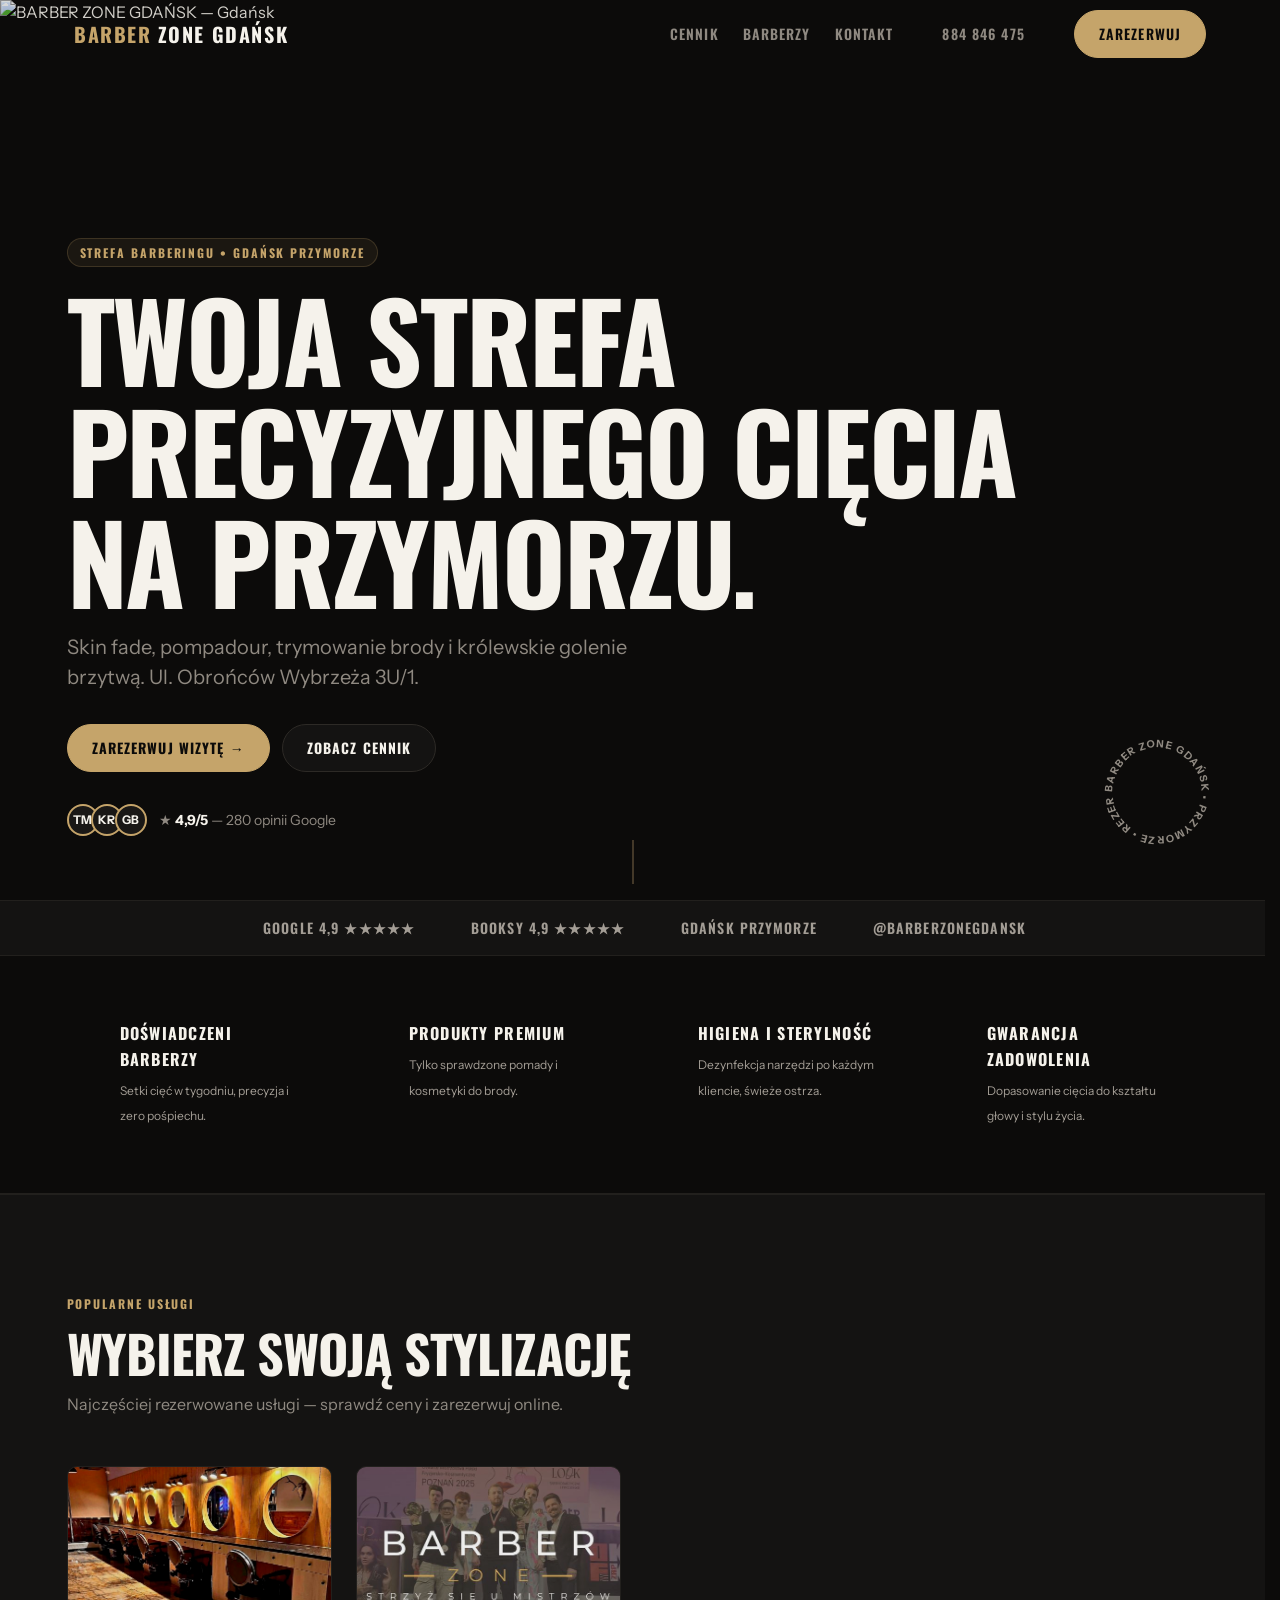
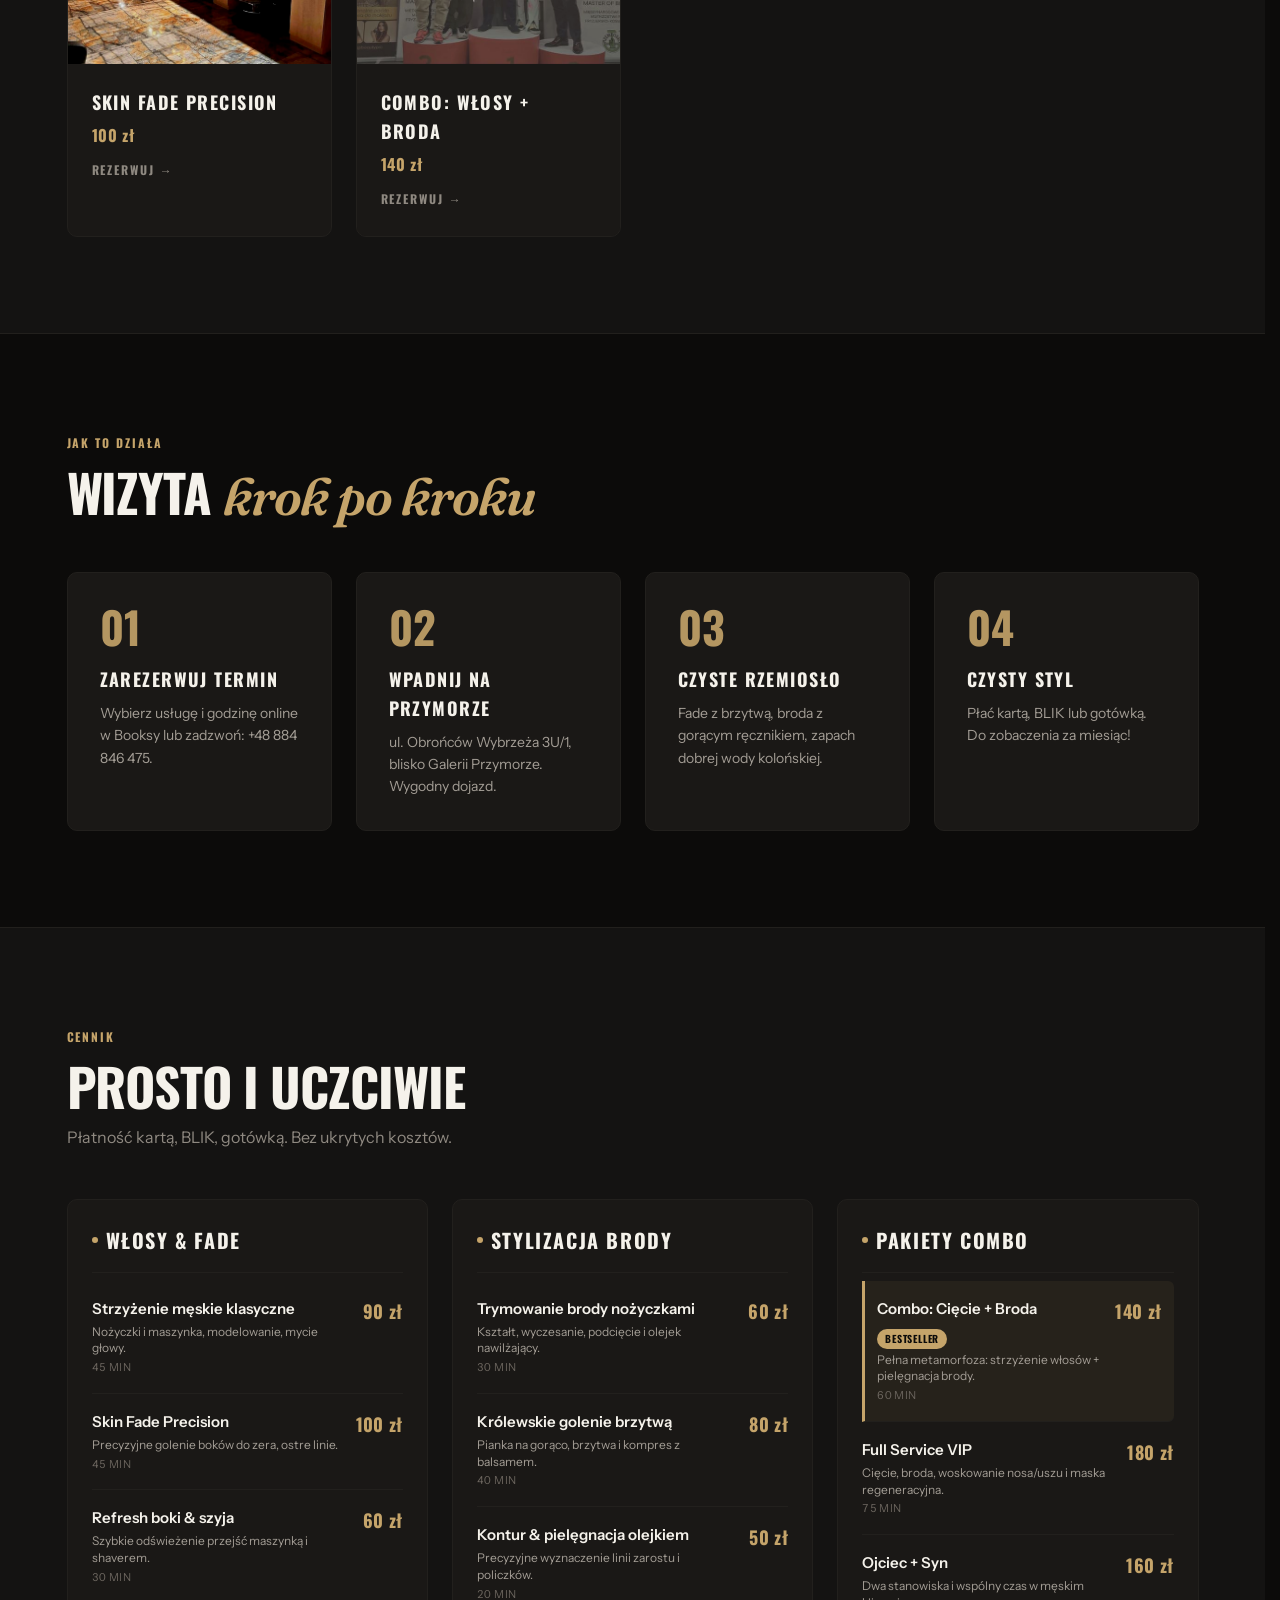
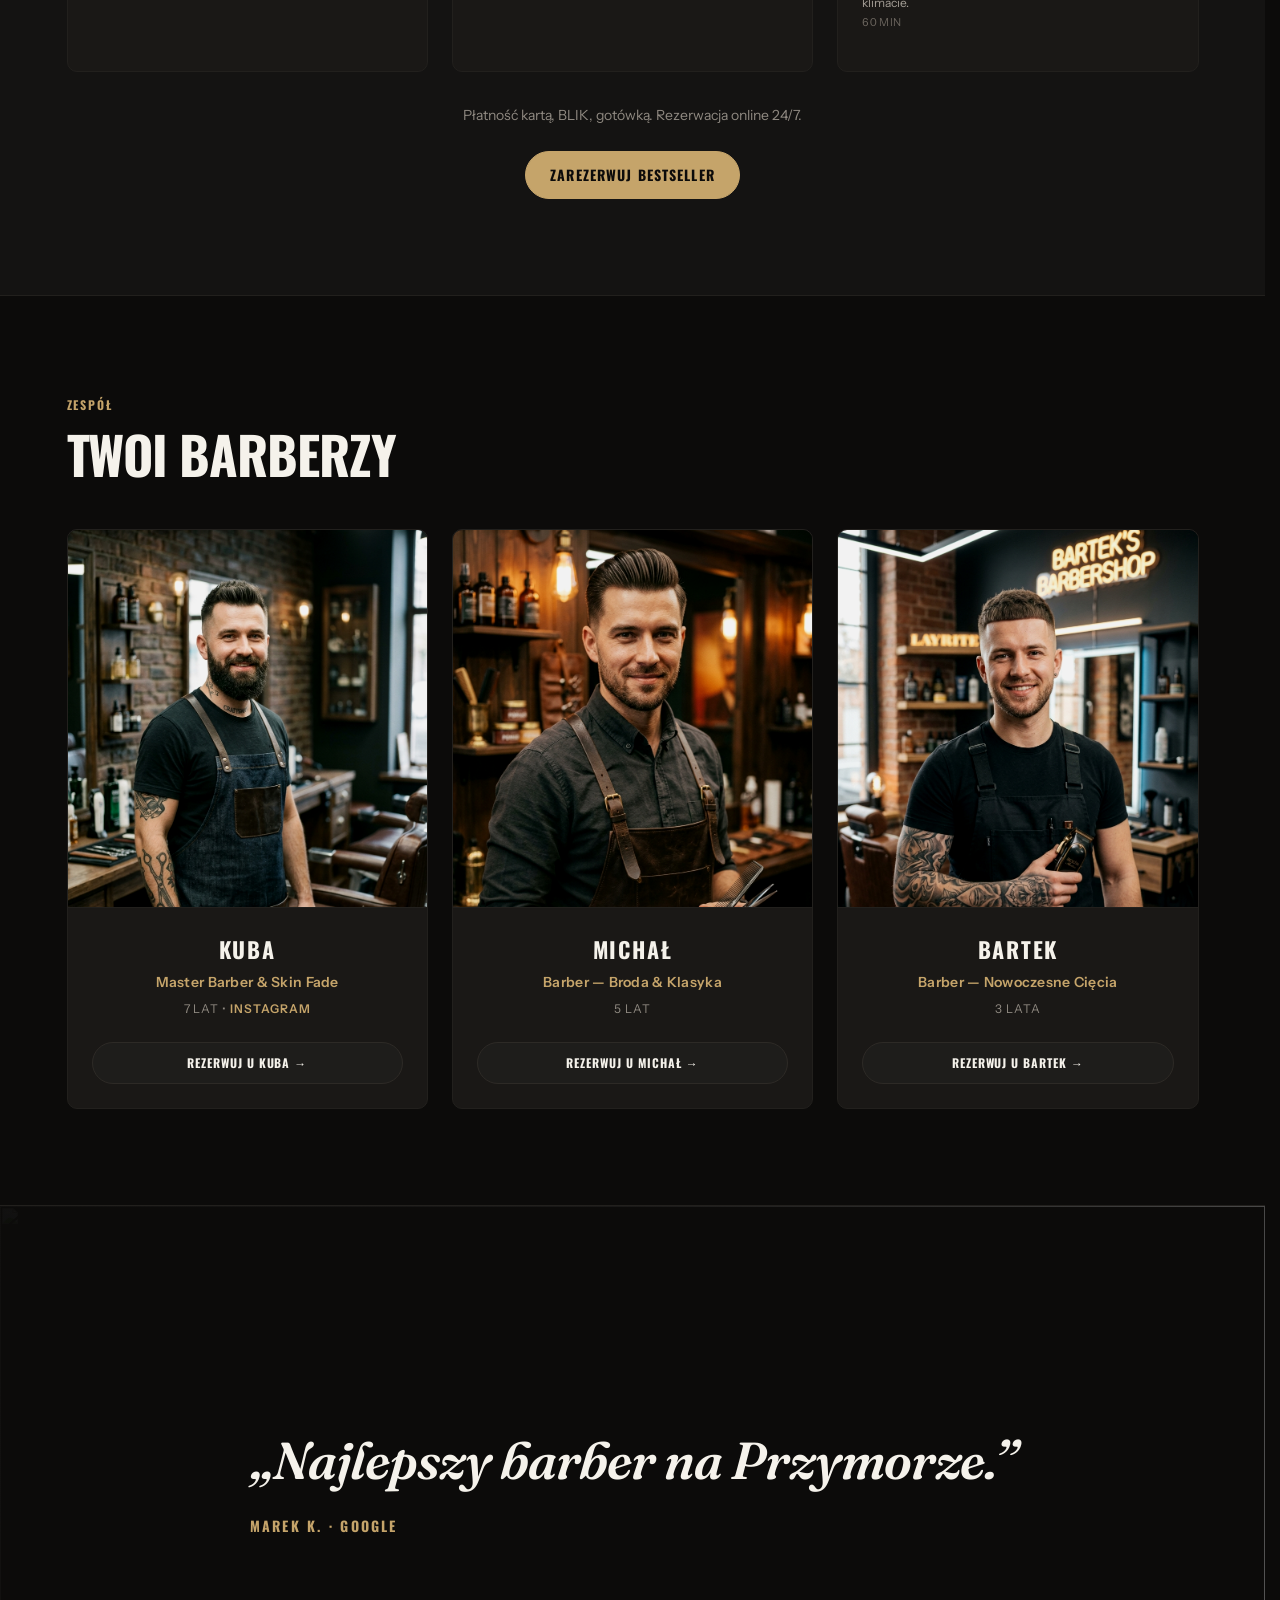
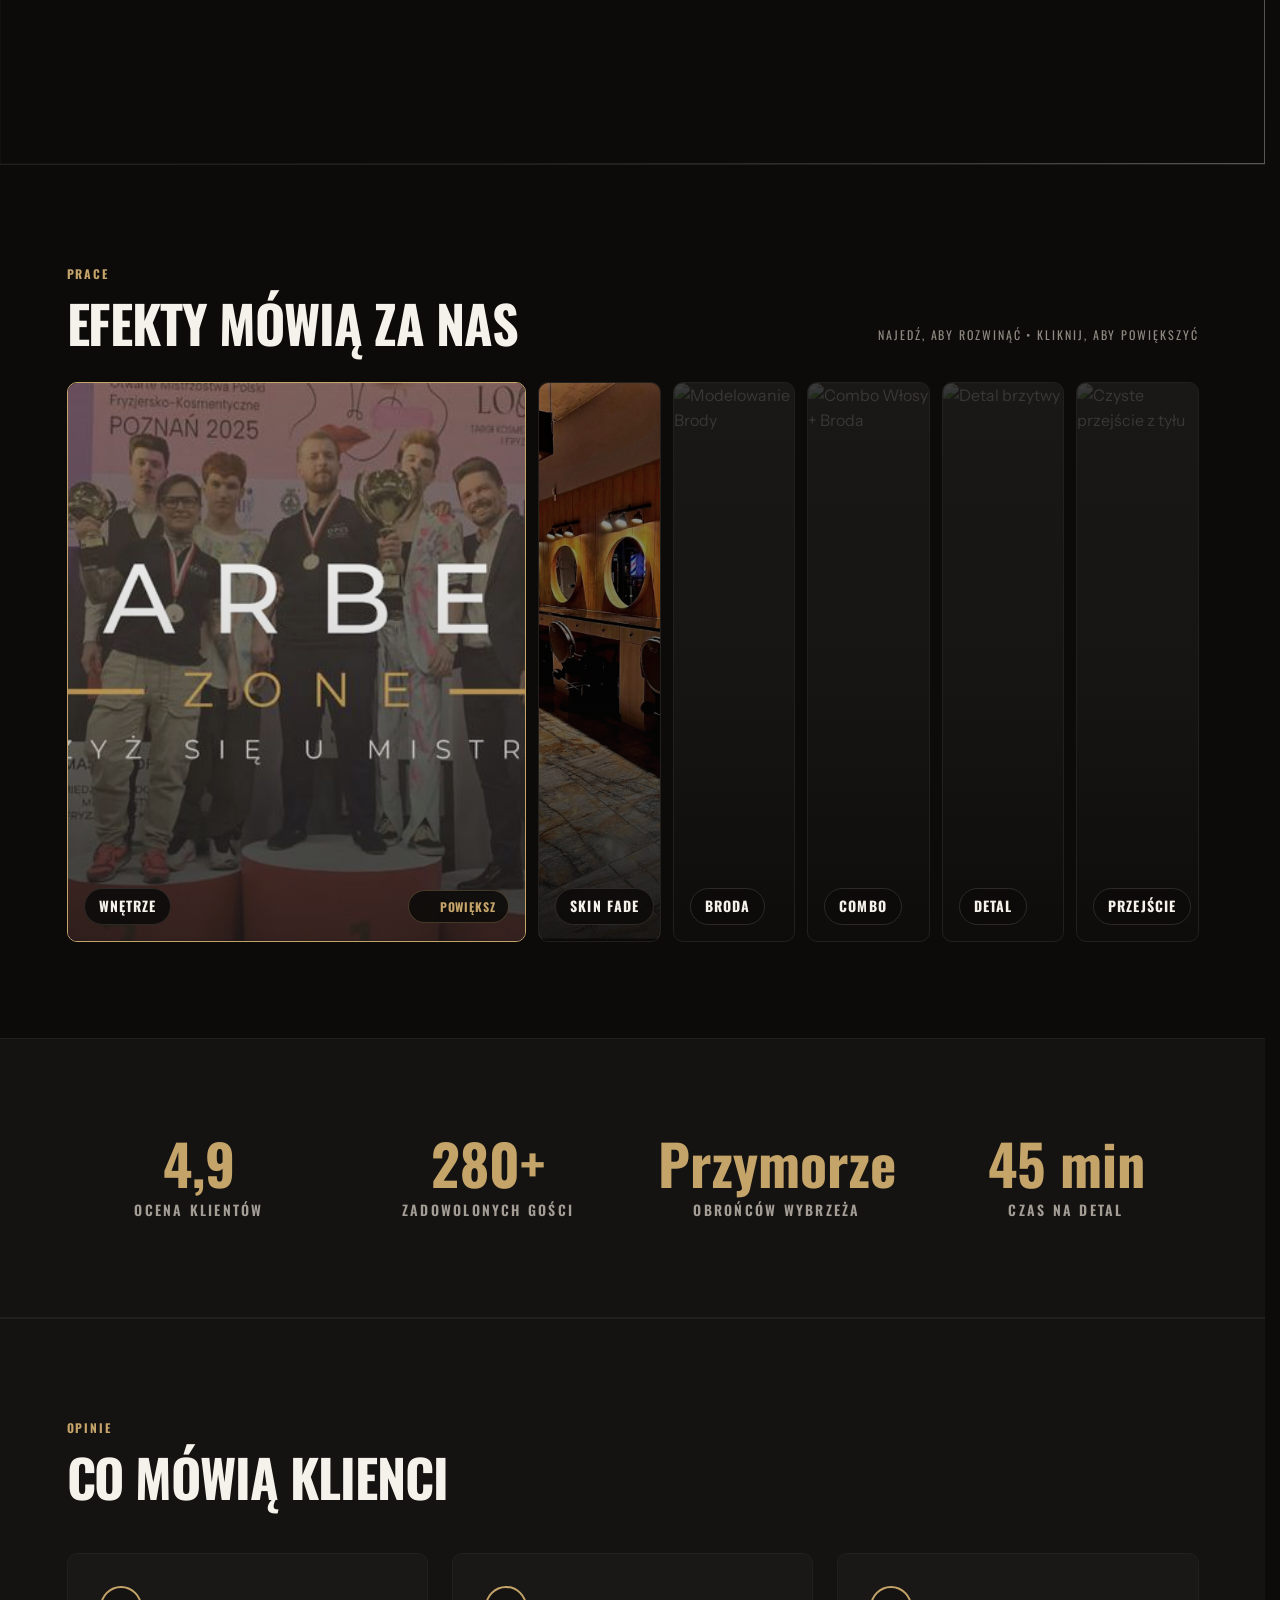
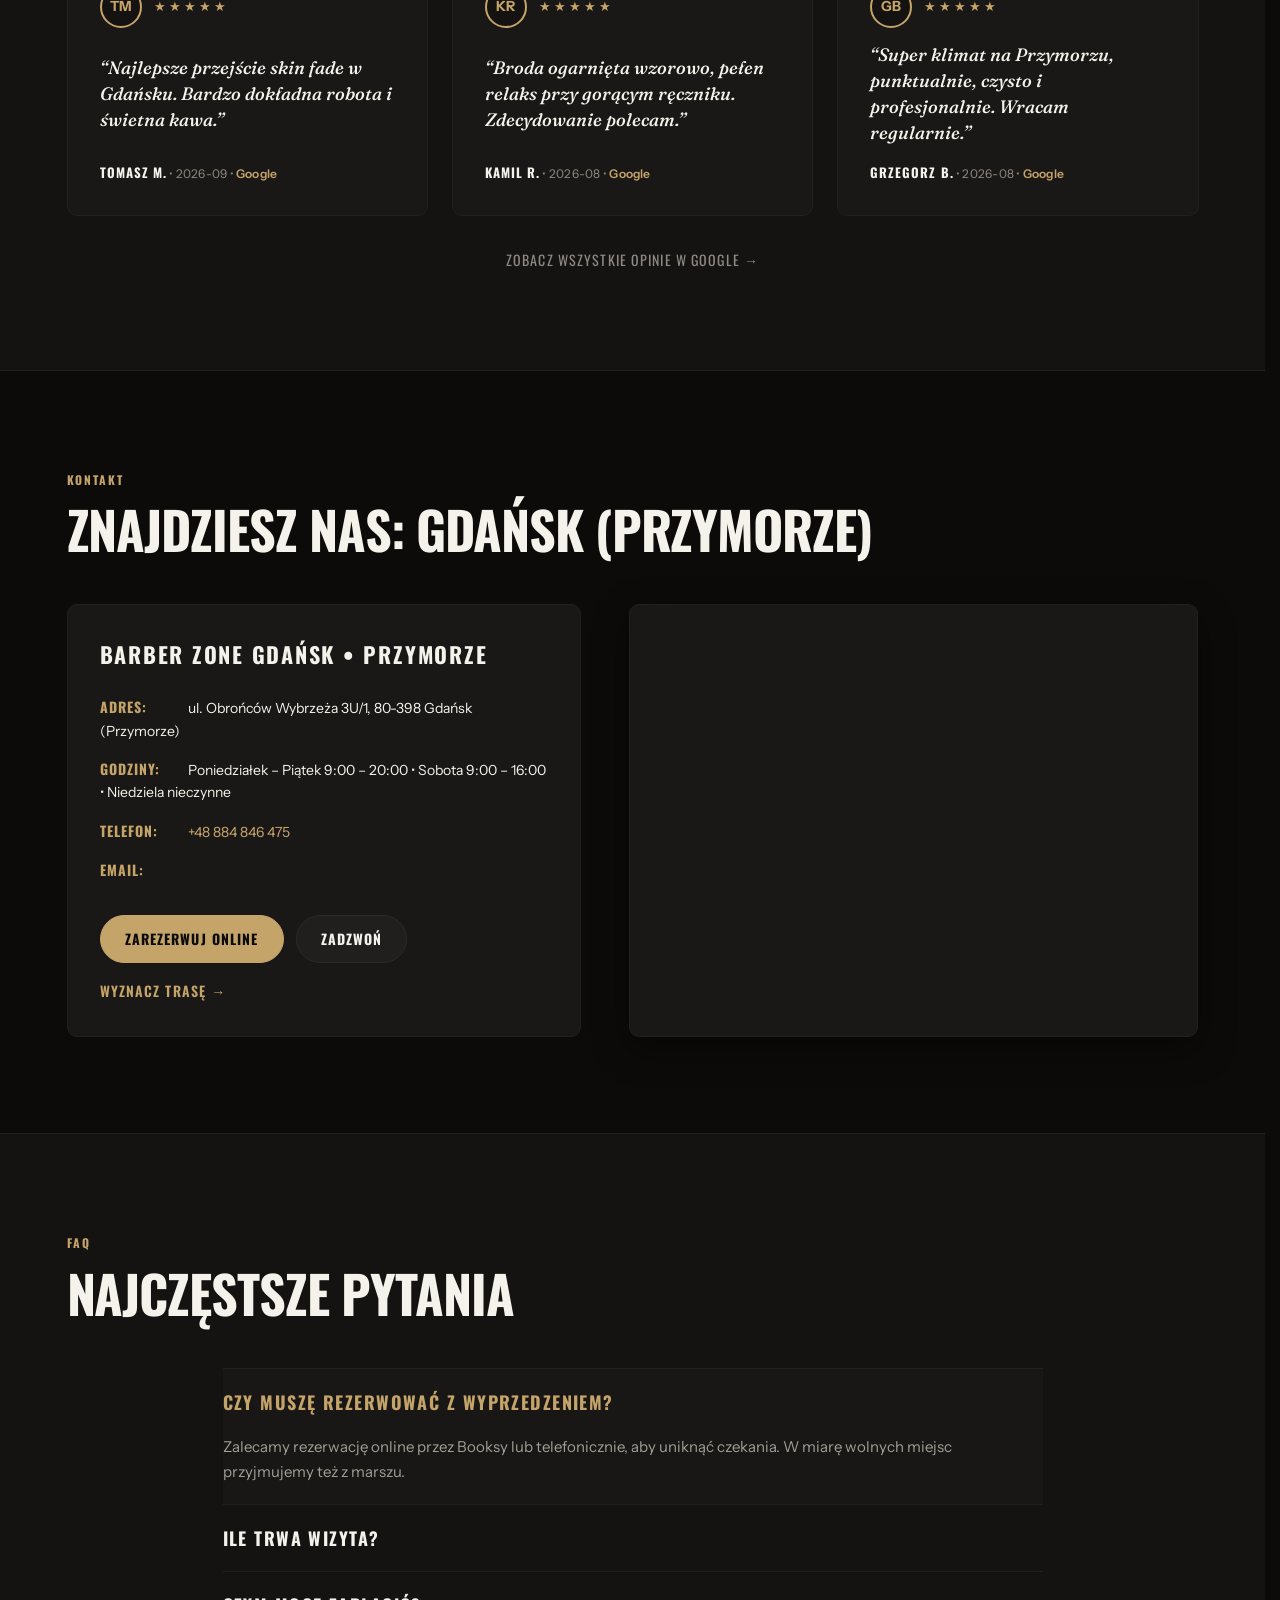
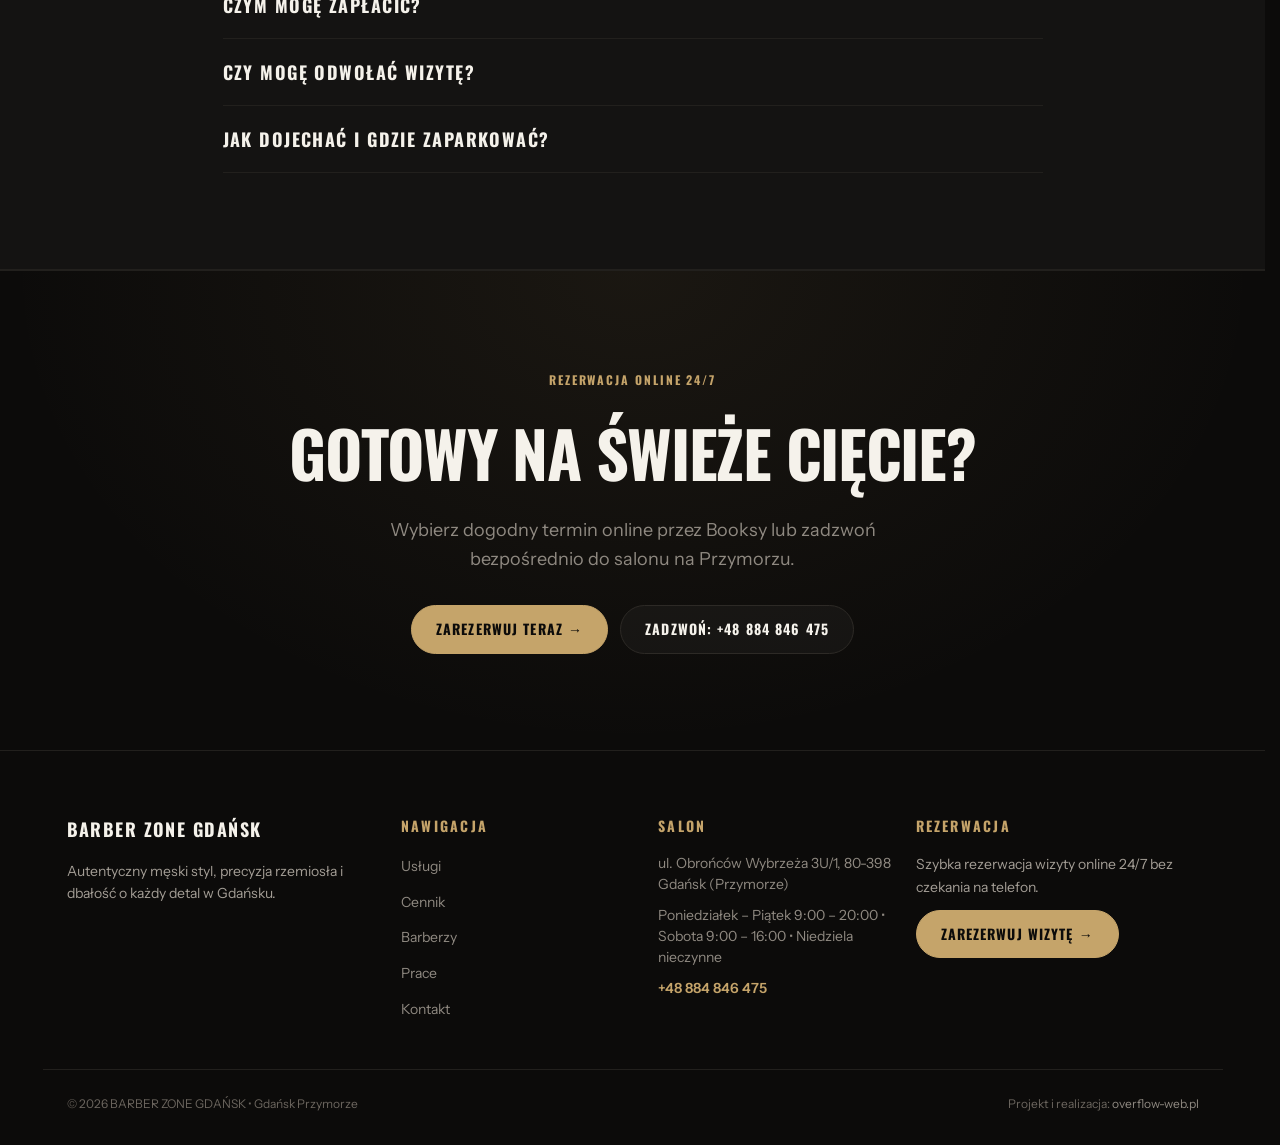
==== commit f2627017: "fix: 3-column cennik, real dark google maps, smooth 60fps FAQ grid animation, rich studio footer" ====
--- a/barberzone.html
+++ b/barberzone.html
@@ -20,8 +20,8 @@
 <link rel="stylesheet" href="./tokens.css?v=9">
 <link rel="stylesheet" href="./style.css?v=9">
 <script src="https://unpkg.com/lucide@0.511.0/dist/umd/lucide.min.js"></script>
-<script type="application/ld+json" id="ld-json">{"@context":"https://schema.org","@type":"BarberShop","name":"BARBER ZONE GDAŃSK","address":{"@type":"PostalAddress","streetAddress":"ul. Obrońców Wybrzeża 3U/1, 80-398 Gdańsk (Przymorze)","addressLocality":"Gdańsk","addressCountry":"PL"},"telephone":"+48 884 846 475","url":"https://booksy.com/pl-pl/s/gdansk/barber-shop?q=Barber+Zone","aggregateRating":{"@type":"AggregateRating","ratingValue":5,"reviewCount":500}}</script>
-<script type="application/ld+json">{"@context":"https://schema.org","@type":"FAQPage","mainEntity":[{"@type":"Question","name":"Czy muszę rezerwować z wyprzedzeniem?","acceptedAnswer":{"@type":"Answer","text":"Zalecamy rezerwację online lub telefonicznie, aby uniknąć czekania. W miarę wolnych miejsc przyjmujemy też z marszu."}},{"@type":"Question","name":"Ile trwa wizyta?","acceptedAnswer":{"@type":"Answer","text":"Standardowe strzyżenie trwa ok. 45 minut, pełny pakiet Combo (włosy + broda) to ok. 60–75 minut."}},{"@type":"Question","name":"Czym mogę zapłacić?","acceptedAnswer":{"@type":"Answer","text":"Przyjmujemy płatność kartą, BLIK-iem oraz gotówką."}}]}</script>
+<script type="application/ld+json" id="ld-json">{"@context":"https://schema.org","@type":"BarberShop","name":"BARBER ZONE GDAŃSK","address":{"@type":"PostalAddress","streetAddress":"ul. Obrońców Wybrzeża 3U/1, 80-398 Gdańsk (Przymorze)","addressLocality":"Gdańsk","addressCountry":"PL"},"telephone":"+48 884 846 475","url":"https://booksy.com/pl-pl/s/gdansk/barber-shop?q=Barber+Zone","aggregateRating":{"@type":"AggregateRating","ratingValue":4.9,"reviewCount":280}}</script>
+<script type="application/ld+json">{"@context":"https://schema.org","@type":"FAQPage","mainEntity":[{"@type":"Question","name":"Czy muszę rezerwować z wyprzedzeniem?","acceptedAnswer":{"@type":"Answer","text":"Zalecamy rezerwację online przez Booksy lub telefonicznie, aby uniknąć czekania. W miarę wolnych miejsc przyjmujemy też z marszu."}},{"@type":"Question","name":"Ile trwa wizyta?","acceptedAnswer":{"@type":"Answer","text":"Standardowe strzyżenie trwa ok. 45 minut, pełny pakiet Combo (włosy + broda) to ok. 60–75 minut. Zapewniamy pełen komfort i zero pośpiechu."}},{"@type":"Question","name":"Czym mogę zapłacić?","acceptedAnswer":{"@type":"Answer","text":"Przyjmujemy płatność kartą, BLIK-iem oraz gotówką. Paragon lub fakturę otrzymasz na miejscu."}},{"@type":"Question","name":"Czy mogę odwołać wizytę?","acceptedAnswer":{"@type":"Answer","text":"Tak, bezpłatnie do 3 godzin przed planowanym terminem bezpośrednio w aplikacji Booksy lub dzwoniąc do nas."}},{"@type":"Question","name":"Jak dojechać i gdzie zaparkować?","acceptedAnswer":{"@type":"Answer","text":"Przy salonie dostępny jest wygodny parking dla klientów oraz dogodny dojazd komunikacją miejską."}}]}</script>
 </head>
 <body>
 
@@ -167,8 +167,7 @@
         <div class="contact-route"><a id="contact-route" href="https://maps.google.com/?q=ul.%20Obro%C5%84c%C3%B3w%20Wybrze%C5%BCa%203U%2F1%2C%2080-398%20Gda%C5%84sk%20(Przymorze)" target="_blank" rel="noopener">Wyznacz trasę →</a></div>
       </div>
       <div class="map-wrap" id="map-wrap">
-        <button type="button" class="map-placeholder" id="map-placeholder" aria-label="Załaduj mapę Google">Kliknij aby załadować mapę</button>
-        <iframe id="map-iframe" loading="lazy" referrerpolicy="no-referrer-when-downgrade" title="Mapa — BARBER ZONE GDAŃSK, ul. Obrońców Wybrzeża 3U/1, 80-398 Gdańsk (Przymorze)" sandbox="allow-scripts allow-same-origin allow-popups" style="display:none"></iframe>
+        <iframe id="map-iframe" src="https://maps.google.com/maps?q=ul.+Obro%C5%84c%C3%B3w+Wybrze%C5%BCa+3U%2F1+80-398+Gda%C5%84sk&t=&z=16&ie=UTF8&iwloc=&output=embed" loading="lazy" referrerpolicy="no-referrer-when-downgrade" title="Mapa — BARBER ZONE GDAŃSK, ul. Obrońców Wybrzeża 3U/1, 80-398 Gdańsk (Przymorze)" sandbox="allow-scripts allow-same-origin allow-popups"></iframe>
       </div>
     </div>
   </div>
@@ -184,19 +183,51 @@
 
 <section class="final-cta section-dark reveal">
   <div class="container">
+    <div class="eyebrow">Rezerwacja online 24/7</div>
     <h2 id="final-h2">Gotowy na świeże cięcie?</h2>
-    <p id="final-sub">Wybierz termin online lub zadzwoń — oddzwonimy w 15 min.</p>
+    <p id="final-sub">Wybierz dogodny termin online przez Booksy lub zadzwoń bezpośrednio do salonu na Przymorzu.</p>
     <div class="btns">
-      <a class="btn btn-primary" id="final-cta" href="https://booksy.com/pl-pl/s/gdansk/barber-shop?q=Barber+Zone">Zarezerwuj teraz</a>
+      <a class="btn btn-primary" id="final-cta" href="https://booksy.com/pl-pl/s/gdansk/barber-shop?q=Barber+Zone">Zarezerwuj teraz →</a>
       <a class="btn btn-secondary" id="final-phone" href="tel:+48884846475">Zadzwoń: +48 884 846 475</a>
     </div>
   </div>
 </section>
 </main>
 
-<footer class="footer container">
-  <span>© 2026 BARBER ZONE GDAŃSK • Gdańsk Przymorze</span></span>
-  <span><a href="#" id="footer-privacy">Polityka prywatności</a> • Realizacja: <a href="https://overflow-web.pl" target="_blank" rel="noopener">overflow-web.pl</a></span>
+<footer class="site-footer">
+  <div class="container footer-inner">
+    <div class="footer-col">
+      <a class="footer-logo" id="footer-logo" href="#"><span>BARBER ZONE GDAŃSK</span></a>
+      <p class="footer-desc">Autentyczny męski styl, precyzja rzemiosła i dbałość o każdy detal w Gdańsku.</p>
+    </div>
+    <div class="footer-col">
+      <div class="footer-col-title">Nawigacja</div>
+      <ul class="footer-nav-list">
+        <li><a href="#styles">Usługi</a></li>
+        <li><a href="#cennik">Cennik</a></li>
+        <li><a href="#barberzy">Barberzy</a></li>
+        <li><a href="#galeria">Prace</a></li>
+        <li><a href="#kontakt">Kontakt</a></li>
+      </ul>
+    </div>
+    <div class="footer-col">
+      <div class="footer-col-title">Salon</div>
+      <ul class="footer-contact-list">
+        <li id="footer-address">ul. Obrońców Wybrzeża 3U/1, 80-398 Gdańsk (Przymorze)</li>
+        <li id="footer-hours">Poniedziałek – Piątek 9:00 – 20:00 • Sobota 9:00 – 16:00 • Niedziela nieczynne</li>
+        <li><a id="footer-phone-link" href="tel:+48884846475">+48 884 846 475</a></li>
+      </ul>
+    </div>
+    <div class="footer-col">
+      <div class="footer-col-title">Rezerwacja</div>
+      <p class="footer-desc" style="margin-bottom:12px">Szybka rezerwacja wizyty online 24/7 bez czekania na telefon.</p>
+      <a class="btn btn-primary btn-sm" id="footer-cta" href="https://booksy.com/pl-pl/s/gdansk/barber-shop?q=Barber+Zone">Zarezerwuj wizytę →</a>
+    </div>
+  </div>
+  <div class="container footer-bottom">
+    <span id="footer-copyright">© 2026 BARBER ZONE GDAŃSK • Gdańsk Przymorze</span>
+    <span>Projekt i realizacja: <a href="https://overflow-web.pl" target="_blank" rel="noopener">overflow-web.pl</a></span>
+  </div>
 </footer>
 
 <div class="mobile-bar" aria-label="Szybka rezerwacja">
@@ -206,7 +237,7 @@
 
 <div class="lightbox" id="lightbox" role="dialog" aria-modal="true" aria-label="Podgląd zdjęcia"><img alt="Powiększone zdjęcie realizacji barber"></div>
 
-<script>window.__SALON_DATA__ = {"id":"barberzone","htmlName":"barberzone.html","site":{"city":"Gdańsk","district":"Przymorze","title":"Barber Zone Gdańsk Przymorze — Męskie Strzyżenie & Skin Fade","description":"Barber Zone Gdańsk Przymorze — ul. Obrońców Wybrzeża 3U/1. Skin fade, pompadour, broda, królewskie golenie. Rezerwuj online.","bookingUrl":"https://booksy.com/pl-pl/s/gdansk/barber-shop?q=Barber+Zone","bookingProvider":"booksy","ga4":""},"brand":{"name":"BARBER ZONE GDAŃSK","accent":"#C5A46A"},"header":{"phone":"+48 884 846 475","phoneLabel":"884 846 475","cta":"Zarezerwuj"},"hero":{"kicker":"Strefa Barberingu • Gdańsk Przymorze","h1":"Twoja strefa precyzyjnego cięcia na Przymorzu.","sub":"Skin fade, pompadour, trymowanie brody i królewskie golenie brzytwą. Ul. Obrońców Wybrzeża 3U/1.","ctaPrimary":{"label":"Zarezerwuj wizytę","href":"https://booksy.com/pl-pl/s/gdansk/barber-shop?q=Barber+Zone"},"ctaSecondary":{"label":"Zobacz cennik","href":"#cennik"},"proof":"5,0/5 — 500+ zadowolonych klientów na Booksy","ratingValue":5,"reviewsCount":500,"image":"https://images.unsplash.com/photo-1503951914875-452162b0f3f1?w=1800&h=1200&fit=crop"},"proofStrip":["Booksy 5,0 ★★★★★","Google 4,9","Przymorze — Obrońców Wybrzeża 3","@barber.zone.gdansk"],"trust":[{"icon":"scissors","title":"Doświadczeni barberzy","text":"Setki cięć w tygodniu, precyzja i zero pośpiechu."},{"icon":"package","title":"Produkty premium","text":"Tylko sprawdzone pomady i kosmetyki do brody."},{"icon":"shield-check","title":"Higiena i sterylność","text":"Dezynfekcja narzędzi po każdym kliencie, świeże ostrza."},{"icon":"thumbs-up","title":"Gwarancja zadowolenia","text":"Dopasowanie cięcia do kształtu głowy i stylu życia."}],"styles":[{"name":"Skin Fade","price":"100 zł","img":"./img/barberzone-1.jpg"},{"name":"Combo Barber Zone","price":"140 zł","img":"./img/barberzone-2.jpg"},{"name":"Broda + Modelowanie","price":"70 zł","img":"https://images.unsplash.com/photo-1599351431202-1e0f0137899a?w=800&h=600&fit=crop"},{"name":"Królewskie golenie","price":"80 zł","img":"https://images.unsplash.com/photo-1517832606299-7ae9b720a186?w=800&h=600&fit=crop"}],"stats":[{"value":"5,0","label":"ocena na Booksy"},{"value":"500+","label":"stałych klientów"},{"value":"Przymorze","label":"Obrońców Wybrzeża"},{"value":"45 min","label":"czas wizyty"}],"steps":[{"n":"01","title":"Wybierz termin","text":"Przez Booksy lub telefonicznie: +48 884 846 475."},{"n":"02","title":"Wpadnij na Przymorze","text":"ul. Obrońców Wybrzeża 3U/1, blisko Falowca i galerii."},{"n":"03","title":"Cięcie z pasją","text":"Piotr, Sylwia, Quinten i Hubert — mistrzowska dbałość o detal."},{"n":"04","title":"Płać i wracaj","text":"Karta, BLIK, gotówka. Świeży look gwarantowany."}],"cennik":{"kicker":"Cennik Barber Zone","title":"Przejrzyste menu usług","groups":[{"name":"Strzyżenie włosów","items":[{"name":"Strzyżenie męskie klasyczne","desc":"Nożyczki i maszynka, modelowanie, mycie głowy.","time":"45 min","price":"90 zł","bestseller":false},{"name":"Strzyżenie męskie — Skin Fade","desc":"Precyzyjne golenie boków do zera, ostre linie.","time":"45 min","price":"100 zł","bestseller":false},{"name":"Refresh boki & kontur","desc":"Szybkie odświeżenie przejść maszynką.","time":"30 min","price":"60 zł","bestseller":false}]},{"name":"Broda & Pakiety","items":[{"name":"Combo Barber Zone (Włosy + Broda)","desc":"Pełne cięcie i kompleksowa stylizacja zarostu.","time":"60 min","price":"140 zł","bestseller":true},{"name":"Trymowanie brody + modelowanie","desc":"Kształt, podgolenie brzytwą i olejek pielęgnacyjny.","time":"35 min","price":"70 zł","bestseller":false},{"name":"Królewskie golenie brzytwą","desc":"Gorący ręcznik, piana, brzytwa i chłodzący balsam.","time":"40 min","price":"80 zł","bestseller":false}]}],"note":"Płatność kartą, BLIK, gotówką. Rezerwacja online 24/7."},"team":[{"name":"Piotr","role":"Barber — Skin Fade & Pompadour","photo":"./img/barber-kuba.jpg","exp":"6 lat","ig":"https://instagram.com/barber.zone.gdansk"},{"name":"Sylwia","role":"Barber — Klasyczne Cięcia & Detale","photo":"./img/barber-michal.jpg","exp":"Precyzja","ig":""},{"name":"Quinten","role":"Barber — Broda & Brzytwa","photo":"./img/barber-bartek.jpg","exp":"Mistrz Brody","ig":""},{"name":"Hubert","role":"Barber — Nowoczesny Styling","photo":"./img/barber-kuba.jpg","exp":"Fade","ig":""}],"gallery":[{"src":"./img/barberzone-1.jpg","alt":"Realizacja Barber Zone Fade & Beard","cap":"Fade & Beard"},{"src":"./img/barberzone-2.jpg","alt":"Barber Zone Przymorze stylizacja","cap":"Skin Fade"},{"src":"https://images.unsplash.com/photo-1503951914875-452162b0f3f1?w=1200&h=1500&fit=crop","alt":"Combo Barber Zone","cap":"Combo"},{"src":"https://images.unsplash.com/photo-1585747860715-2ba37e788b70?w=1200&h=1500&fit=crop","alt":"Wnętrze Barber Zone","cap":"Wnętrze"},{"src":"https://images.unsplash.com/photo-1517832606299-7ae9b720a186?w=1200&h=1500&fit=crop","alt":"Kontur brzytwą","cap":"Brzytwa"},{"src":"https://images.unsplash.com/photo-1493256338651-d82f7acb2b38?w=1200&h=1500&fit=crop","alt":"Detal wykończenia","cap":"Detal"}],"reviews":[{"name":"Artur M.","stars":5,"date":"2026-09","text":"Piotr i Sylwia to absolutna ekstraklasa. Najlepszy fade w całym Trójmieście.","href":"https://maps.google.com/"},{"name":"Jakub L.","stars":5,"date":"2026-08","text":"Świetna lokalizacja na Przymorzu, profesjonalizm w każdym calu. Polecam Combo!","href":"https://maps.google.com/"},{"name":"Kamil B.","stars":5,"date":"2026-08","text":"Czysto, punktualnie i z niesamowitą dbałością o brodę. Moje stałe miejsce.","href":"https://maps.google.com/"}],"contact":{"address":"ul. Obrońców Wybrzeża 3U/1, 80-398 Gdańsk (Przymorze)","phone":"+48 884 846 475","hours":[{"days":"Poniedziałek – Piątek","hours":"9:00 – 20:00"},{"days":"Sobota","hours":"9:00 – 16:00"},{"days":"Niedziela","hours":"Zamknięte"}],"mapUrl":"https://www.google.com/maps/search/?api=1&query=Barber+Zone+Gdansk+Obroncow+Wybrzeza"},"faq":[{"q":"Czy muszę rezerwować z wyprzedzeniem?","a":"Zalecamy rezerwację online lub telefonicznie, aby uniknąć czekania. W miarę wolnych miejsc przyjmujemy też z marszu."},{"q":"Ile trwa wizyta?","a":"Standardowe strzyżenie trwa ok. 45 minut, pełny pakiet Combo (włosy + broda) to ok. 60–75 minut."},{"q":"Czym mogę zapłacić?","a":"Przyjmujemy płatność kartą, BLIK-iem oraz gotówką."}],"footer":{"address":"ul. Obrońców Wybrzeża 3U/1, Gdańsk","phone":"+48 884 846 475","hours":"Pn–Pt 9:00–20:00, Sob 9:00–16:00","instagram":"https://www.instagram.com/barber.zone.gdansk/","booksy":"https://booksy.com/pl-pl/s/gdansk/barber-shop?q=Barber+Zone"}};</script>
-<script src="./app.js?v=11"></script>
+<script>window.__SALON_DATA__ = {"id":"barberzone","htmlName":"barberzone.html","site":{"city":"Gdańsk","district":"Przymorze","title":"Barber Zone Gdańsk Przymorze — Męskie Strzyżenie & Skin Fade","description":"Barber Zone Gdańsk Przymorze — ul. Obrońców Wybrzeża 3U/1. Skin fade, pompadour, broda, królewskie golenie. Rezerwuj online.","bookingUrl":"https://booksy.com/pl-pl/s/gdansk/barber-shop?q=Barber+Zone","bookingProvider":"booksy","ga4":""},"brand":{"name":"BARBER ZONE GDAŃSK","accent":"#C5A46A"},"header":{"phone":"+48 884 846 475","phoneLabel":"884 846 475","cta":"Zarezerwuj"},"hero":{"kicker":"Strefa Barberingu • Gdańsk Przymorze","h1":"Twoja strefa precyzyjnego cięcia na Przymorzu.","sub":"Skin fade, pompadour, trymowanie brody i królewskie golenie brzytwą. Ul. Obrońców Wybrzeża 3U/1.","ctaPrimary":{"label":"Zarezerwuj wizytę","href":"https://booksy.com/pl-pl/s/gdansk/barber-shop?q=Barber+Zone"},"ctaSecondary":{"label":"Zobacz cennik","href":"#cennik"},"proof":"4,9/5 — 280+ opinii klientów","ratingValue":4.9,"reviewsCount":280,"image":"https://images.unsplash.com/photo-1503951914875-452162b0f3f1?w=1800&h=1200&fit=crop"},"proofStrip":["Google 4,9 ★★★★★","Booksy 4,9 ★★★★★","Gdańsk Przymorze","@barberzonegdansk"],"trust":[{"icon":"scissors","title":"Doświadczeni barberzy","text":"Setki cięć w tygodniu, precyzja i zero pośpiechu."},{"icon":"package","title":"Produkty premium","text":"Tylko sprawdzone pomady i kosmetyki do brody."},{"icon":"shield-check","title":"Higiena i sterylność","text":"Dezynfekcja narzędzi po każdym kliencie, świeże ostrza."},{"icon":"thumbs-up","title":"Gwarancja zadowolenia","text":"Dopasowanie cięcia do kształtu głowy i stylu życia."}],"styles":[{"name":"Skin Fade Precision","price":"100 zł","img":"./img/barberzone-2.jpg"},{"name":"Combo: Włosy + Broda","price":"140 zł","img":"./img/barberzone-1.jpg"},{"name":"Królewskie golenie","price":"80 zł","img":"https://images.unsplash.com/photo-1503951914875-452162b0f3f1?w=800&h=600&fit=crop"},{"name":"Trymowanie brody","price":"60 zł","img":"https://images.unsplash.com/photo-1622286342621-4bd786c2447c?w=800&h=600&fit=crop"}],"stats":[{"value":"4,9","label":"ocena klientów"},{"value":"280+","label":"zadowolonych gości"},{"value":"Przymorze","label":"Obrońców Wybrzeża"},{"value":"45 min","label":"czas na detal"}],"steps":[{"n":"01","title":"Zarezerwuj termin","text":"Wybierz usługę i godzinę online w Booksy lub zadzwoń: +48 884 846 475."},{"n":"02","title":"Wpadnij na Przymorze","text":"ul. Obrońców Wybrzeża 3U/1, blisko Galerii Przymorze. Wygodny dojazd."},{"n":"03","title":"Czyste rzemiosło","text":"Fade z brzytwą, broda z gorącym ręcznikiem, zapach dobrej wody kolońskiej."},{"n":"04","title":"Czysty styl","text":"Płać kartą, BLIK lub gotówką. Do zobaczenia za miesiąc!"}],"cennik":{"kicker":"Cennik Barber Zone","title":"Przejrzyście i bez kompromisów","groups":[{"name":"Włosy & Fade","items":[{"name":"Strzyżenie męskie klasyczne","desc":"Nożyczki i maszynka, modelowanie, mycie głowy.","time":"45 min","price":"90 zł","bestseller":false},{"name":"Skin Fade Precision","desc":"Precyzyjne golenie boków do zera, ostre linie.","time":"45 min","price":"100 zł","bestseller":false},{"name":"Refresh boki & szyja","desc":"Szybkie odświeżenie przejść maszynką i shaverem.","time":"30 min","price":"60 zł","bestseller":false}]},{"name":"Stylizacja brody","items":[{"name":"Trymowanie brody nożyczkami","desc":"Kształt, wyczesanie, podcięcie i olejek nawilżający.","time":"30 min","price":"60 zł","bestseller":false},{"name":"Królewskie golenie brzytwą","desc":"Pianka na gorąco, brzytwa i kompres z balsamem.","time":"40 min","price":"80 zł","bestseller":false},{"name":"Kontur & pielęgnacja olejkiem","desc":"Precyzyjne wyznaczenie linii zarostu i policzków.","time":"20 min","price":"50 zł","bestseller":false}]},{"name":"Pakiety Combo","items":[{"name":"Combo: Cięcie + Broda","desc":"Pełna metamorfoza: strzyżenie włosów + pielęgnacja brody.","time":"60 min","price":"140 zł","bestseller":true},{"name":"Full Service VIP","desc":"Cięcie, broda, woskowanie nosa/uszu i maska regeneracyjna.","time":"75 min","price":"180 zł","bestseller":false},{"name":"Ojciec + Syn","desc":"Dwa stanowiska i wspólny czas w męskim klimacie.","time":"60 min","price":"160 zł","bestseller":false}]}],"note":"Płatność kartą, BLIK, gotówką. Rezerwacja online 24/7."},"team":[{"name":"Kuba","role":"Master Barber & Skin Fade","photo":"./img/barber-kuba.jpg","exp":"7 lat","ig":"https://instagram.com/barberzonegdansk"},{"name":"Michał","role":"Barber — Broda & Klasyka","photo":"./img/barber-michal.jpg","exp":"5 lat","ig":""},{"name":"Bartek","role":"Barber — Nowoczesne Cięcia","photo":"./img/barber-bartek.jpg","exp":"3 lata","ig":""}],"gallery":[{"src":"./img/barberzone-1.jpg","alt":"Stanowiska Barber Zone Gdańsk","cap":"Wnętrze"},{"src":"./img/barberzone-2.jpg","alt":"Skin Fade Barber Zone","cap":"Skin Fade"},{"src":"https://images.unsplash.com/photo-1599351431202-1e0f0137899a?w=1200&h=1500&fit=crop","alt":"Modelowanie Brody","cap":"Broda"},{"src":"https://images.unsplash.com/photo-1503951914875-452162b0f3f1?w=1200&h=1500&fit=crop","alt":"Combo Włosy + Broda","cap":"Combo"},{"src":"https://images.unsplash.com/photo-1517832606299-7ae9b720a186?w=1200&h=1500&fit=crop","alt":"Detal brzytwy","cap":"Detal"},{"src":"https://images.unsplash.com/photo-1493256338651-d82f7acb2b38?w=1200&h=1500&fit=crop","alt":"Czyste przejście z tyłu","cap":"Przejście"}],"reviews":[{"name":"Tomasz M.","stars":5,"date":"2026-09","text":"Najlepsze przejście skin fade w Gdańsku. Bardzo dokładna robota i świetna kawa.","href":"https://maps.google.com/"},{"name":"Kamil R.","stars":5,"date":"2026-08","text":"Broda ogarnięta wzorowo, pełen relaks przy gorącym ręczniku. Zdecydowanie polecam.","href":"https://maps.google.com/"},{"name":"Grzegorz B.","stars":5,"date":"2026-08","text":"Super klimat na Przymorzu, punktualnie, czysto i profesjonalnie. Wracam regularnie.","href":"https://maps.google.com/"}],"contact":{"address":"ul. Obrońców Wybrzeża 3U/1, 80-398 Gdańsk (Przymorze)","phone":"+48 884 846 475","hours":"Poniedziałek – Piątek 9:00 – 20:00 • Sobota 9:00 – 16:00 • Niedziela nieczynne","mapUrl":"https://www.google.com/maps/search/?api=1&query=Barber+Zone+Gdansk+Obroncow+Wybrzeza","mapEmbed":"https://maps.google.com/maps?q=ul.+Obro%C5%84c%C3%B3w+Wybrze%C5%BCa+3U%2F1+80-398+Gda%C5%84sk&t=&z=16&ie=UTF8&iwloc=&output=embed"},"faq":[{"q":"Czy muszę rezerwować z wyprzedzeniem?","a":"Zalecamy rezerwację online przez Booksy lub telefonicznie, aby uniknąć czekania. W miarę wolnych miejsc przyjmujemy też z marszu."},{"q":"Ile trwa wizyta?","a":"Standardowe strzyżenie trwa ok. 45 minut, pełny pakiet Combo (włosy + broda) to ok. 60–75 minut. Zapewniamy pełen komfort i zero pośpiechu."},{"q":"Czym mogę zapłacić?","a":"Przyjmujemy płatność kartą, BLIK-iem oraz gotówką. Paragon lub fakturę otrzymasz na miejscu."},{"q":"Czy mogę odwołać wizytę?","a":"Tak, bezpłatnie do 3 godzin przed planowanym terminem bezpośrednio w aplikacji Booksy lub dzwoniąc do nas."},{"q":"Jak dojechać i gdzie zaparkować?","a":"Przy salonie dostępny jest wygodny parking dla klientów oraz dogodny dojazd komunikacją miejską."}],"finalCta":{"h2":"Gotowy na świeże cięcie?","sub":"Wybierz dogodny termin online przez Booksy lub zadzwoń bezpośrednio do salonu na Przymorzu.","cta":"Zarezerwuj teraz →"},"footer":{"address":"ul. Obrońców Wybrzeża 3U/1, Gdańsk","phone":"+48 884 846 475","hours":"Pn–Pt 9:00–20:00, Sob 9:00–16:00","instagram":"https://www.instagram.com/barberzonegdansk/","booksy":"https://booksy.com/pl-pl/s/gdansk/barber-shop?q=Barber+Zone"}};</script>
+<script src="./app.js?v=12"></script>
 </body>
 </html>
--- a/style.css
+++ b/style.css
@@ -1125,51 +1125,50 @@
   border-radius:var(--radius-md);
   overflow:hidden;
   background:var(--surface);
-  min-height:360px;
+  min-height:380px;
   position:relative;
+  box-shadow:0 12px 36px rgba(0,0,0,0.45);
 }
 .map-wrap iframe{
   width:100%;
   height:100%;
-  min-height:360px;
+  min-height:380px;
   border:0;
   display:block;
-  filter:invert(90%) hue-rotate(180deg) brightness(95%) contrast(90%);
+  filter:invert(90%) hue-rotate(180deg) brightness(92%) contrast(110%) grayscale(25%);
+  transition:filter var(--dur-2) var(--ease);
+}
+.map-wrap:hover iframe{
+  filter:invert(90%) hue-rotate(180deg) brightness(96%) contrast(105%) grayscale(10%);
 }
 .map-placeholder{
-  position:absolute;
-  inset:0;
-  width:100%;
-  display:grid;
-  place-items:center;
-  background:var(--surface);
-  color:var(--muted-2);
-  font-size:var(--text-sm);
-  font-family:var(--font-display-cond);
-  letter-spacing:var(--tracking-wide);
-  text-transform:uppercase;
-  border:none;
-  cursor:pointer;
-  transition:color var(--dur-1) var(--ease);
-}
-.map-placeholder:hover{color:var(--accent)}
+  display:none !important;
+}
 
 /* ==========================================================================
    FAQ
    ========================================================================== */
 .faq-list{
   margin:var(--space-12) auto 0;
-  max-width:800px;
-}
-.faq-item{border-top:1px solid var(--line)}
-.faq-item:last-child{border-bottom:1px solid var(--line)}
+  max-width:820px;
+}
+.faq-item{
+  border-top:1px solid var(--line);
+  transition:background var(--dur-2) var(--ease);
+}
+.faq-item:last-child{
+  border-bottom:1px solid var(--line);
+}
+.faq-item.open{
+  background:rgba(255, 255, 255, 0.015);
+}
 .faq-q{
   width:100%;
   min-height:64px;
   text-align:left;
   background:transparent;
   border:none;
-  padding:var(--space-6) 0;
+  padding:20px 0;
   font-family:var(--font-display-cond);
   font-weight:700;
   font-size:18px;
@@ -1181,27 +1180,44 @@
   align-items:center;
   gap:var(--space-4);
   cursor:pointer;
-  transition:color var(--dur-1) var(--ease);
-}
-.faq-q:hover{color:var(--accent)}
+  transition:color var(--dur-2) var(--ease);
+}
+.faq-q:hover{
+  color:var(--accent);
+}
 .faq-q i, .faq-q svg{
-  transition:transform var(--dur-2) var(--ease);
+  transition:transform 0.35s cubic-bezier(0.16, 1, 0.3, 1);
   flex-shrink:0;
   color:var(--accent);
 }
-.faq-item.open .faq-q{color:var(--accent)}
-.faq-item.open .faq-q i, .faq-item.open .faq-q svg{transform:rotate(45deg)}
+.faq-item.open .faq-q{
+  color:var(--accent);
+}
+.faq-item.open .faq-q i, .faq-item.open .faq-q svg{
+  transform:rotate(45deg);
+}
 .faq-a{
+  display:grid;
+  grid-template-rows:0fr;
+  transition:grid-template-rows 0.35s cubic-bezier(0.16, 1, 0.3, 1);
+}
+.faq-item.open .faq-a{
+  grid-template-rows:1fr;
+}
+.faq-a-inner{
   overflow:hidden;
-  max-height:0;
-  transition:max-height var(--dur-3) var(--ease);
-}
-.faq-item.open .faq-a{max-height:300px}
-.faq-a-inner{
-  padding:0 0 var(--space-6);
+  padding:0;
+  opacity:0;
+  transform:translateY(-4px);
+  transition:opacity 0.25s ease, transform 0.25s cubic-bezier(0.16, 1, 0.3, 1), padding 0.35s cubic-bezier(0.16, 1, 0.3, 1);
   color:var(--ink-muted);
-  font-size:var(--text-base);
-  line-height:var(--leading-base);
+  font-size:15px;
+  line-height:1.65;
+}
+.faq-item.open .faq-a-inner{
+  padding-bottom:20px;
+  opacity:1;
+  transform:translateY(0);
 }
 
 /* ==========================================================================
@@ -1227,6 +1243,9 @@
   color:var(--muted-2);
   margin-top:var(--space-3);
   font-size:var(--text-lg);
+  max-width:48ch;
+  margin-left:auto;
+  margin-right:auto;
 }
 .final-cta .btns{
   margin-top:var(--space-8);
@@ -1237,24 +1256,98 @@
 }
 
 /* ==========================================================================
-   Footer
-   ========================================================================== */
-.footer{
-  padding:var(--space-8) 0;
+   Footer — Full Studio Barbershop Footer
+   ========================================================================== */
+.site-footer, .footer{
   border-top:1px solid var(--line);
+  background:var(--bg);
+  padding:var(--space-16) 0 var(--space-8);
+  font-family:var(--font-body);
+}
+.footer-inner{
+  display:grid;
+  grid-template-columns:1.3fr 1fr 1fr 1.1fr;
+  gap:var(--space-10);
+  padding-bottom:var(--space-12);
+  border-bottom:1px solid var(--line);
+}
+@media(max-width:960px){
+  .footer-inner{grid-template-columns:1fr 1fr;gap:var(--space-8)}
+}
+@media(max-width:560px){
+  .footer-inner{grid-template-columns:1fr;gap:var(--space-8)}
+}
+.footer-logo{
+  display:inline-flex;
+  align-items:center;
+  gap:10px;
+  font-family:var(--font-display-cond);
+  font-weight:700;
+  font-size:18px;
+  letter-spacing:var(--tracking-wide);
+  color:var(--ink-inv);
+  text-transform:uppercase;
+  margin-bottom:var(--space-4);
+  text-decoration:none;
+}
+.footer-logo img{
+  height:32px;
+  width:auto;
+  border-radius:4px;
+}
+.footer-desc{
+  font-size:var(--text-sm);
+  line-height:1.6;
+  color:var(--ink-muted);
+  max-width:32ch;
+  margin-bottom:var(--space-6);
+}
+.footer-col-title{
+  font-family:var(--font-display-cond);
+  font-size:14px;
+  font-weight:700;
+  color:var(--accent);
+  letter-spacing:var(--tracking-widest);
+  text-transform:uppercase;
+  margin-bottom:var(--space-4);
+}
+.footer-nav-list, .footer-contact-list{
+  list-style:none;
+  display:flex;
+  flex-direction:column;
+  gap:10px;
+}
+.footer-nav-list a{
+  color:var(--muted-2);
+  font-size:var(--text-sm);
+  transition:color var(--dur-1) var(--ease);
+}
+.footer-nav-list a:hover{color:var(--ink-inv)}
+.footer-contact-list li{
+  color:var(--muted-2);
+  font-size:var(--text-sm);
+  line-height:1.5;
+}
+.footer-contact-list a{
+  color:var(--accent);
+  font-weight:600;
+}
+.footer-contact-list a:hover{text-decoration:underline}
+.footer-bottom{
+  padding-top:var(--space-6);
+  display:flex;
+  justify-content:space-between;
+  align-items:center;
+  flex-wrap:wrap;
+  gap:var(--space-3);
   font-size:var(--text-xs);
   color:var(--muted);
-  display:flex;
-  justify-content:space-between;
-  flex-wrap:wrap;
-  gap:var(--space-3);
-  font-family:var(--font-body);
-}
-.footer a{
+}
+.footer-bottom a{
   color:var(--muted-2);
   transition:color var(--dur-1) var(--ease);
 }
-.footer a:hover{color:var(--accent)}
+.footer-bottom a:hover{color:var(--accent)}
 
 /* ==========================================================================
    Mobile Bottom Bar
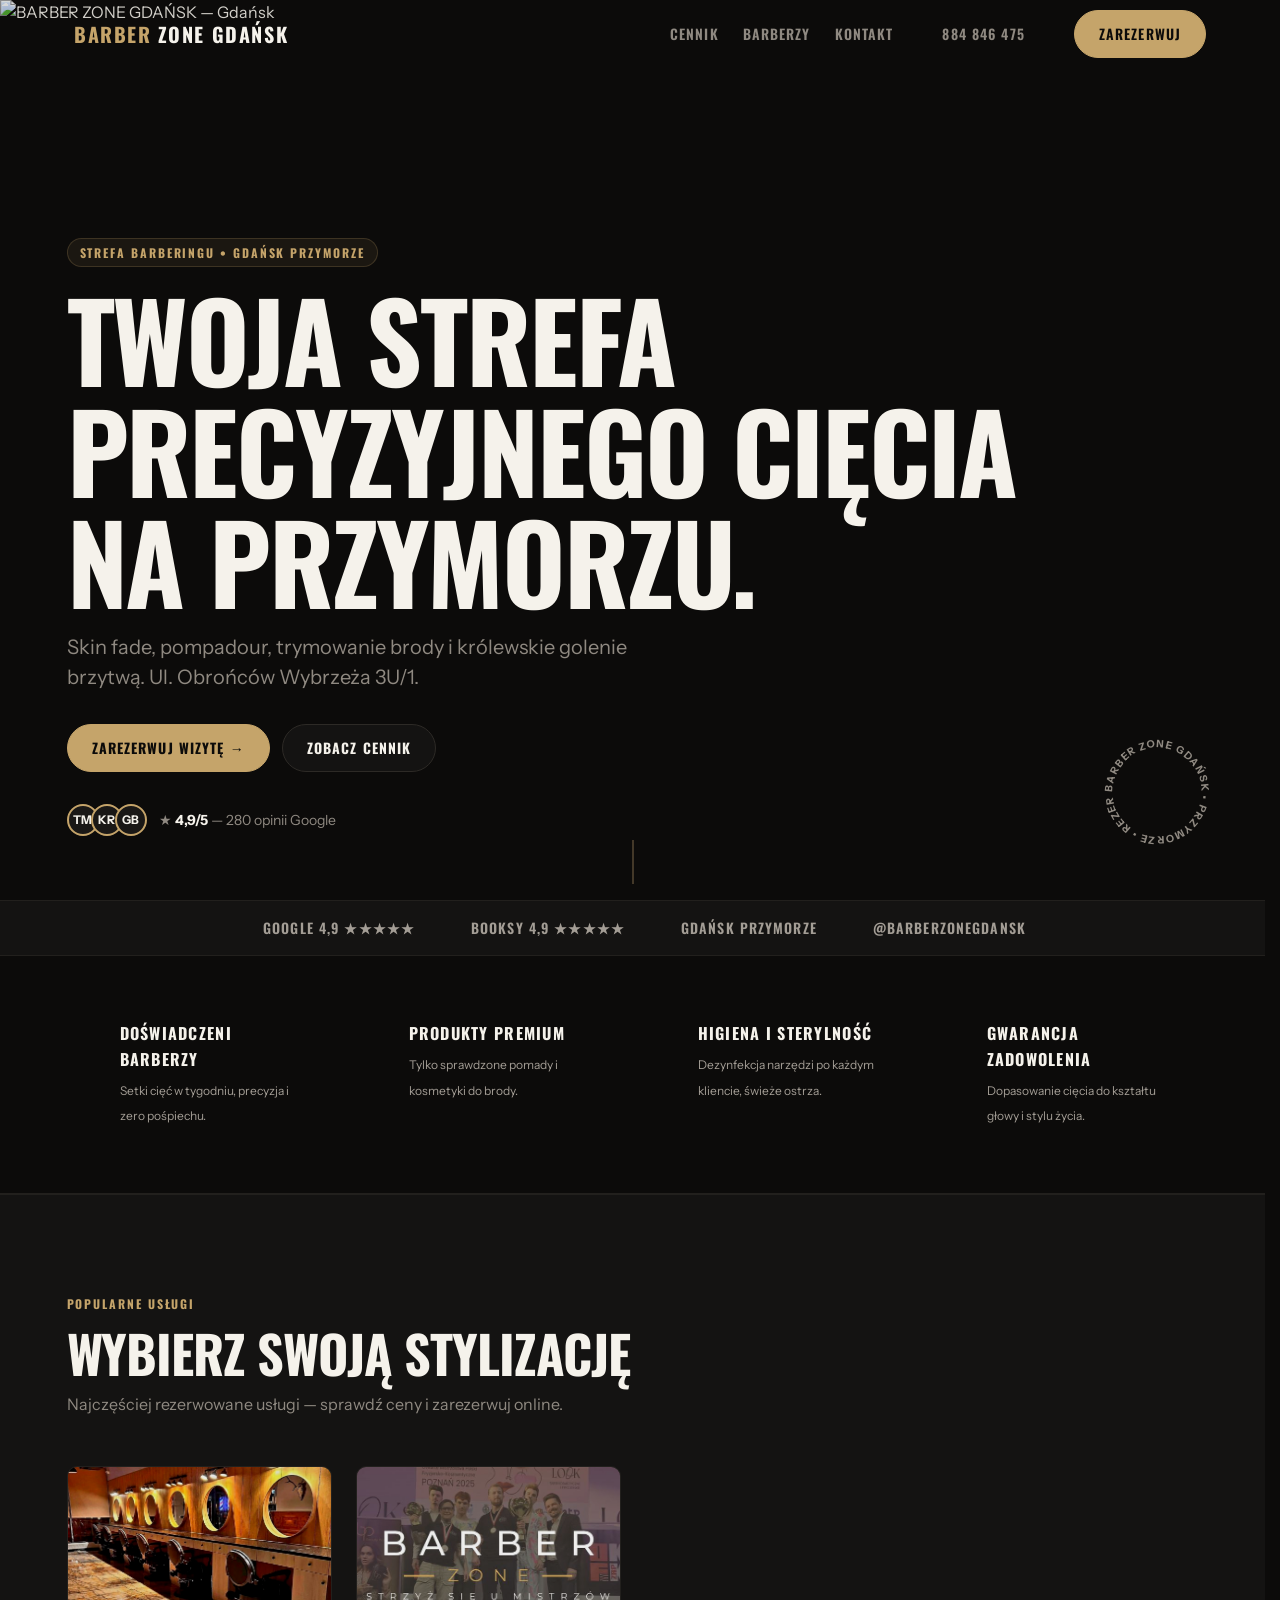
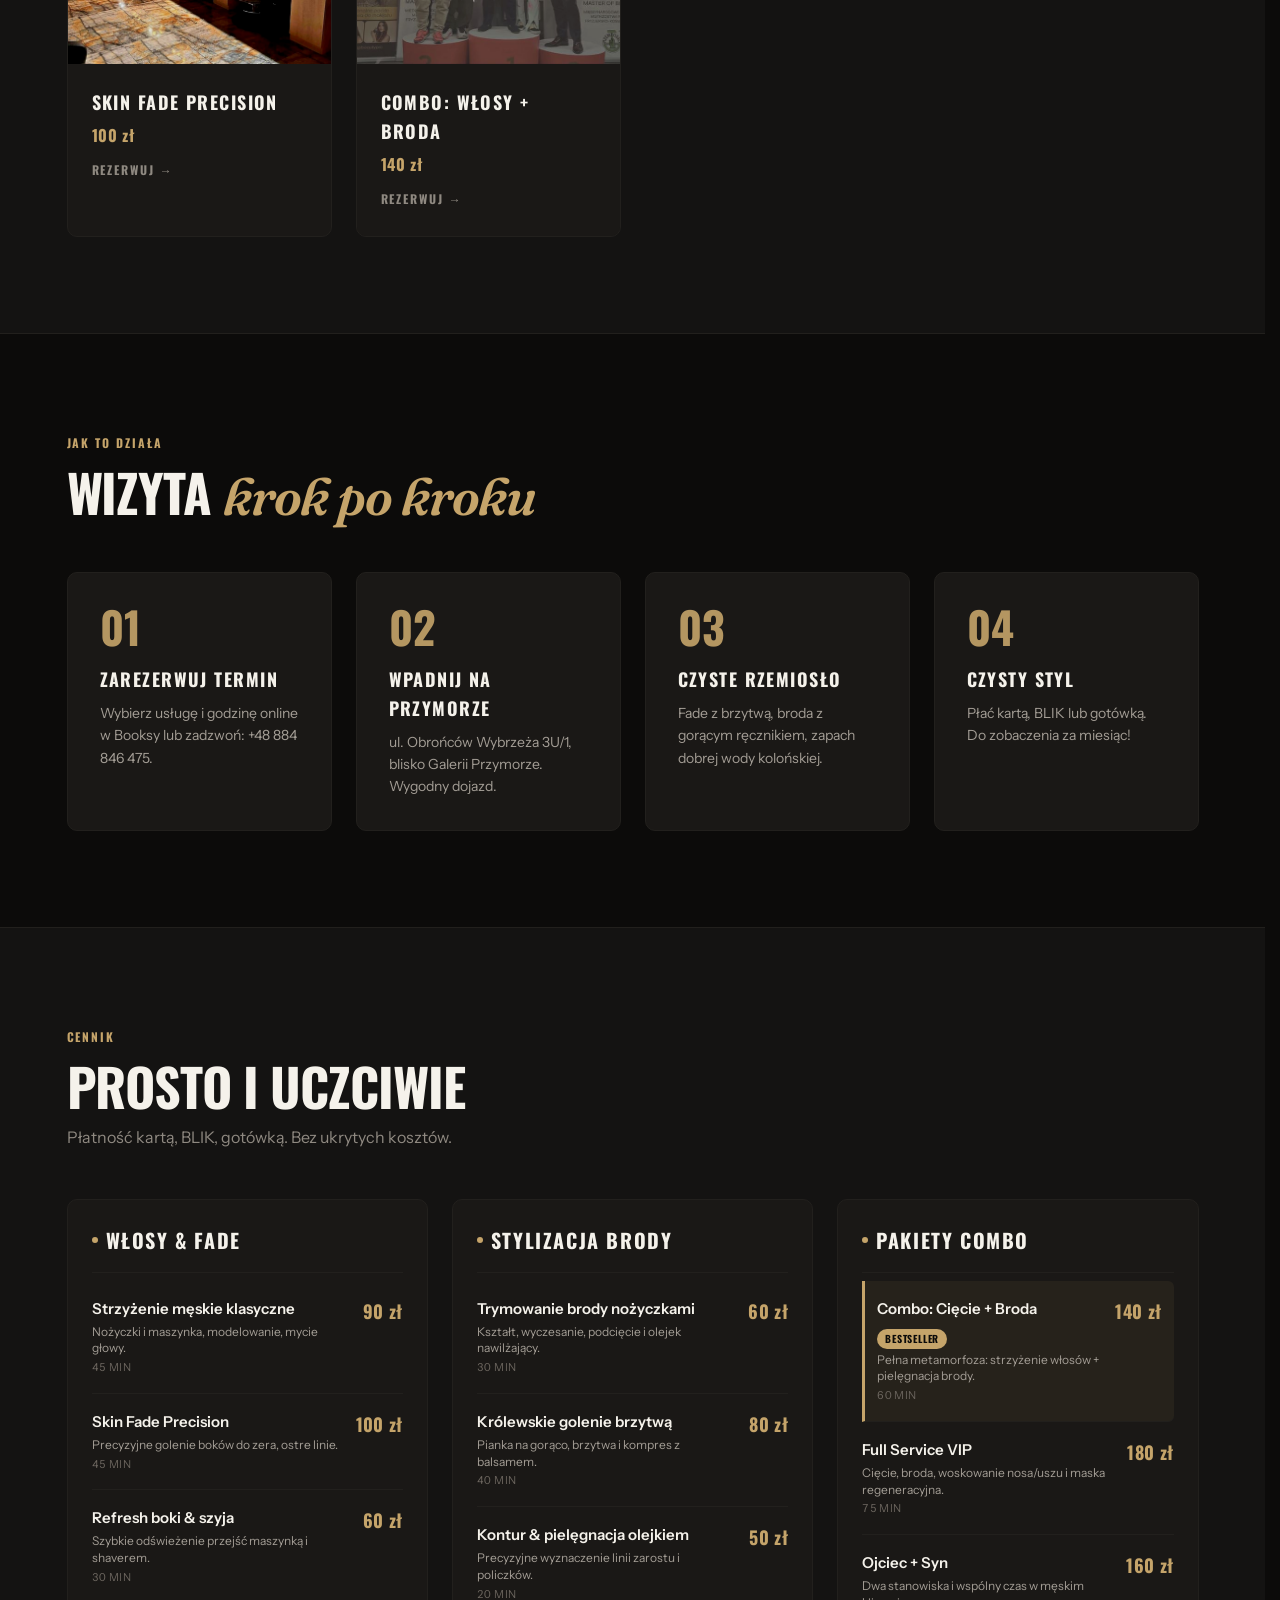
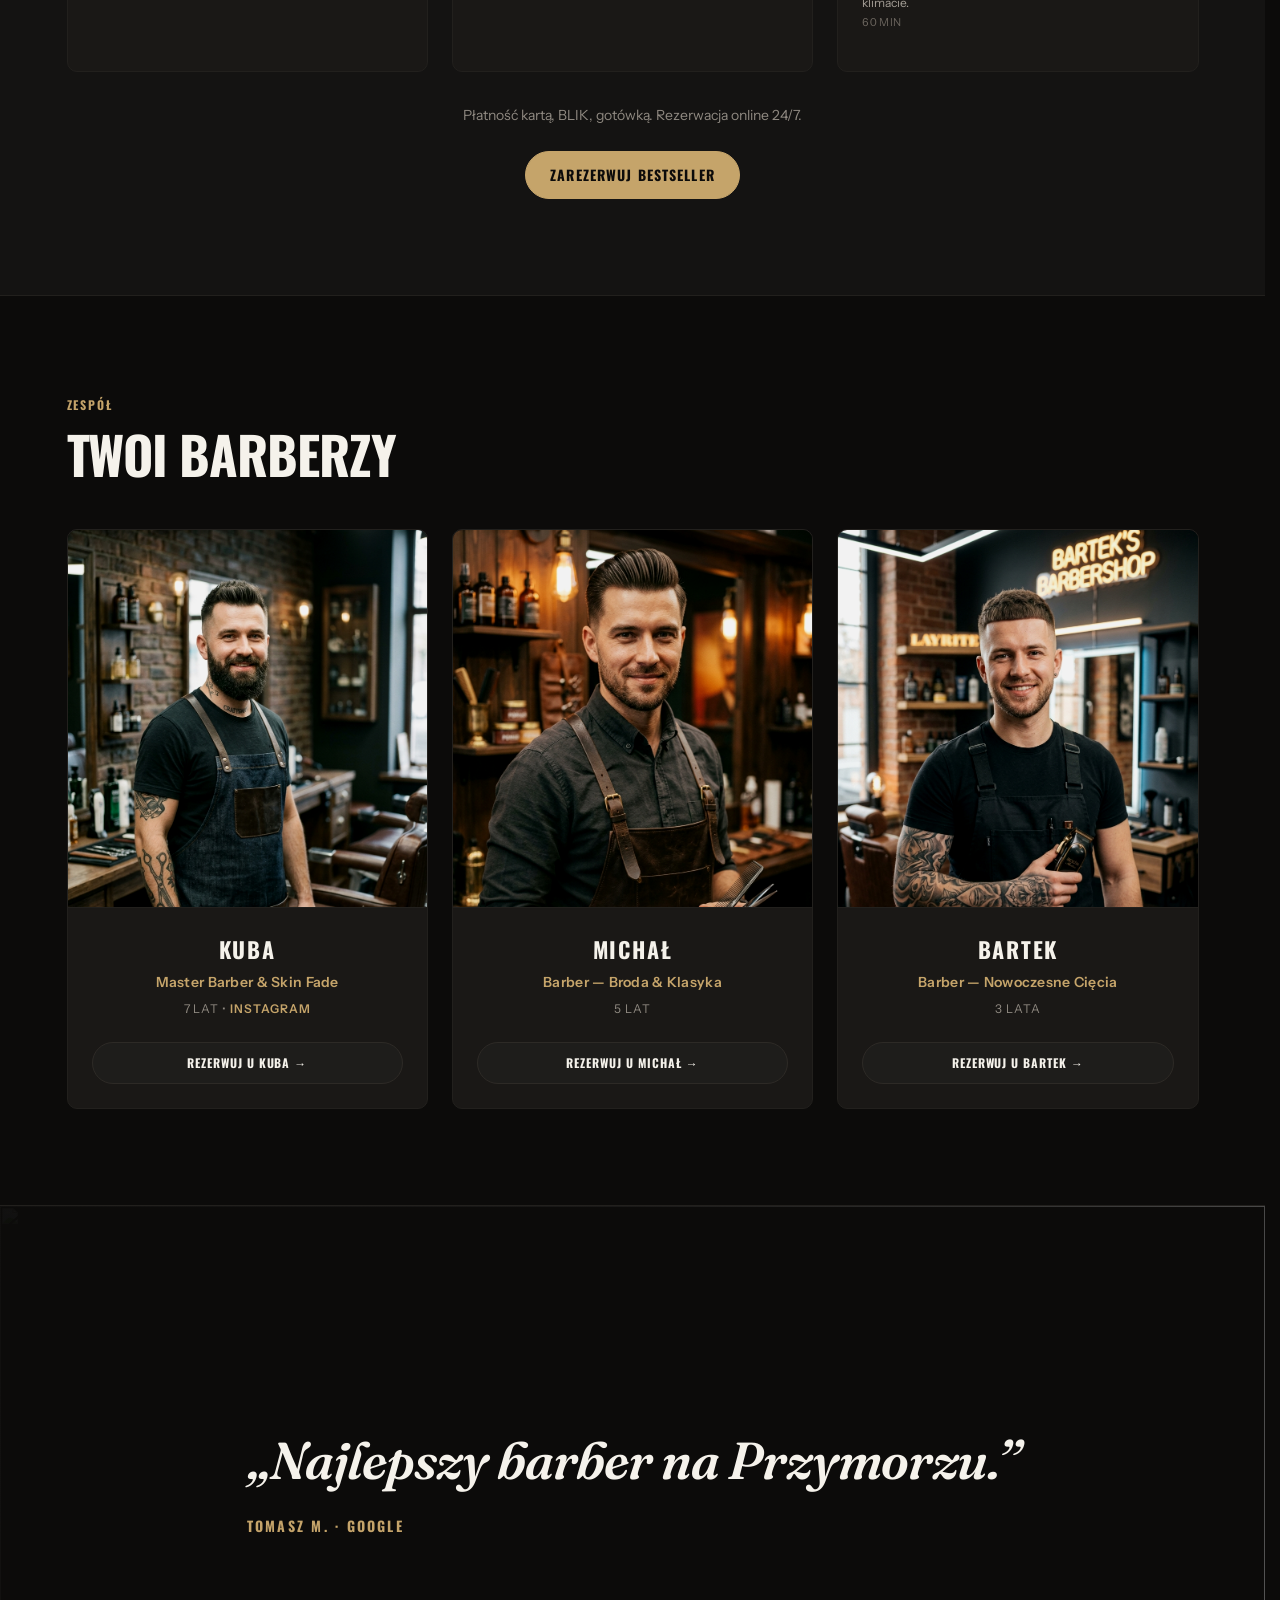
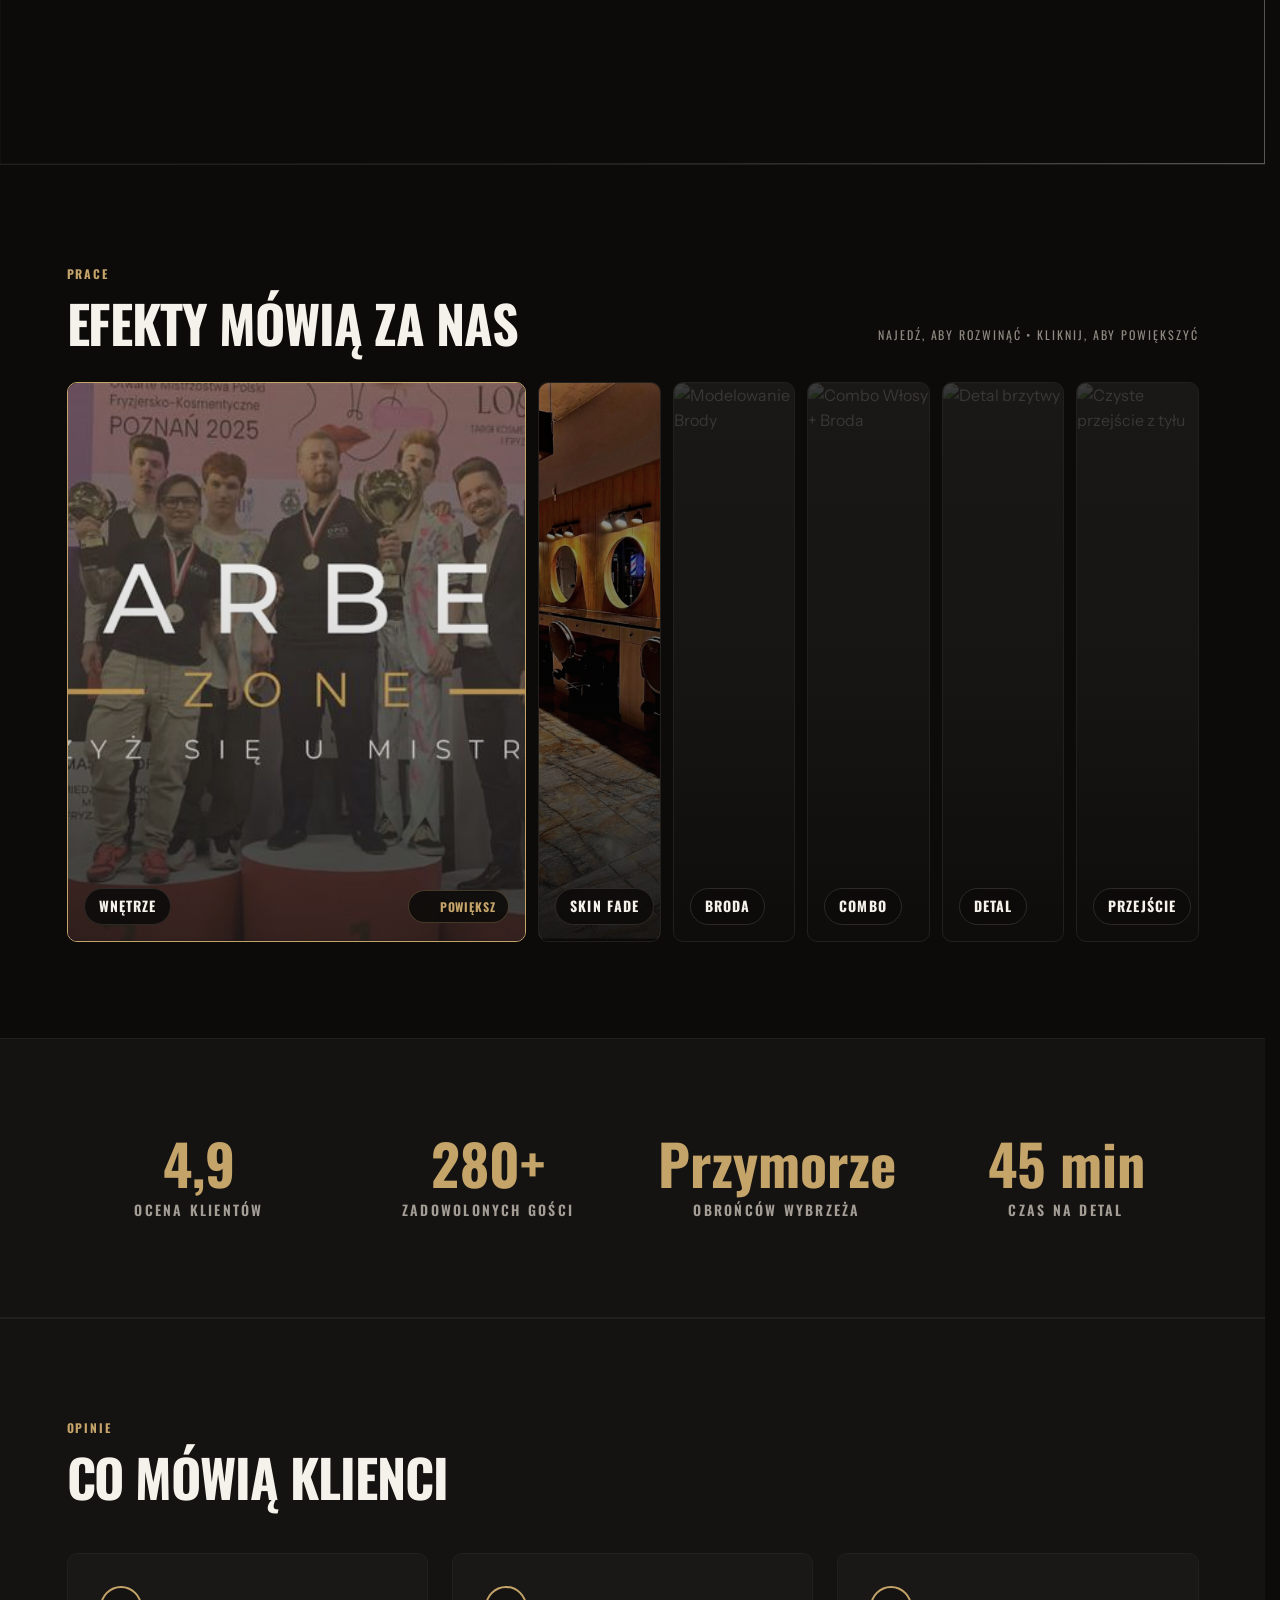
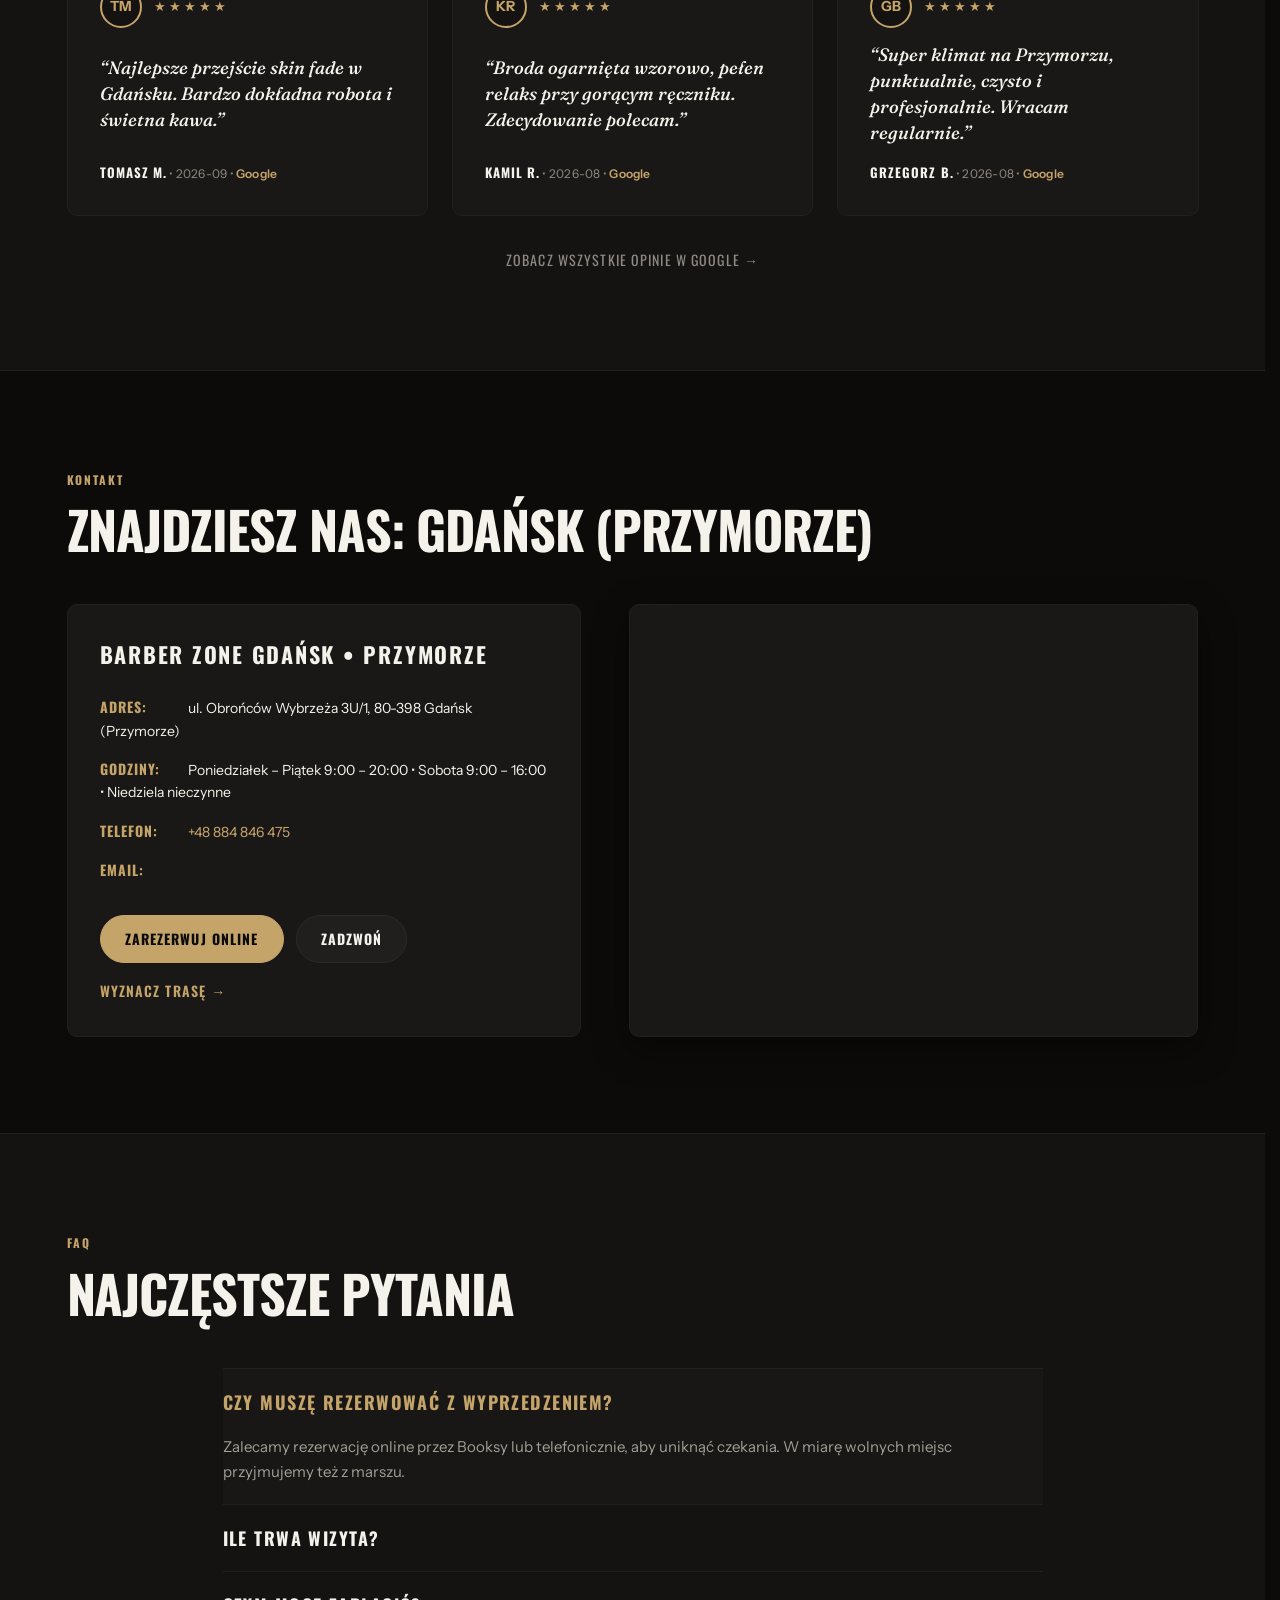
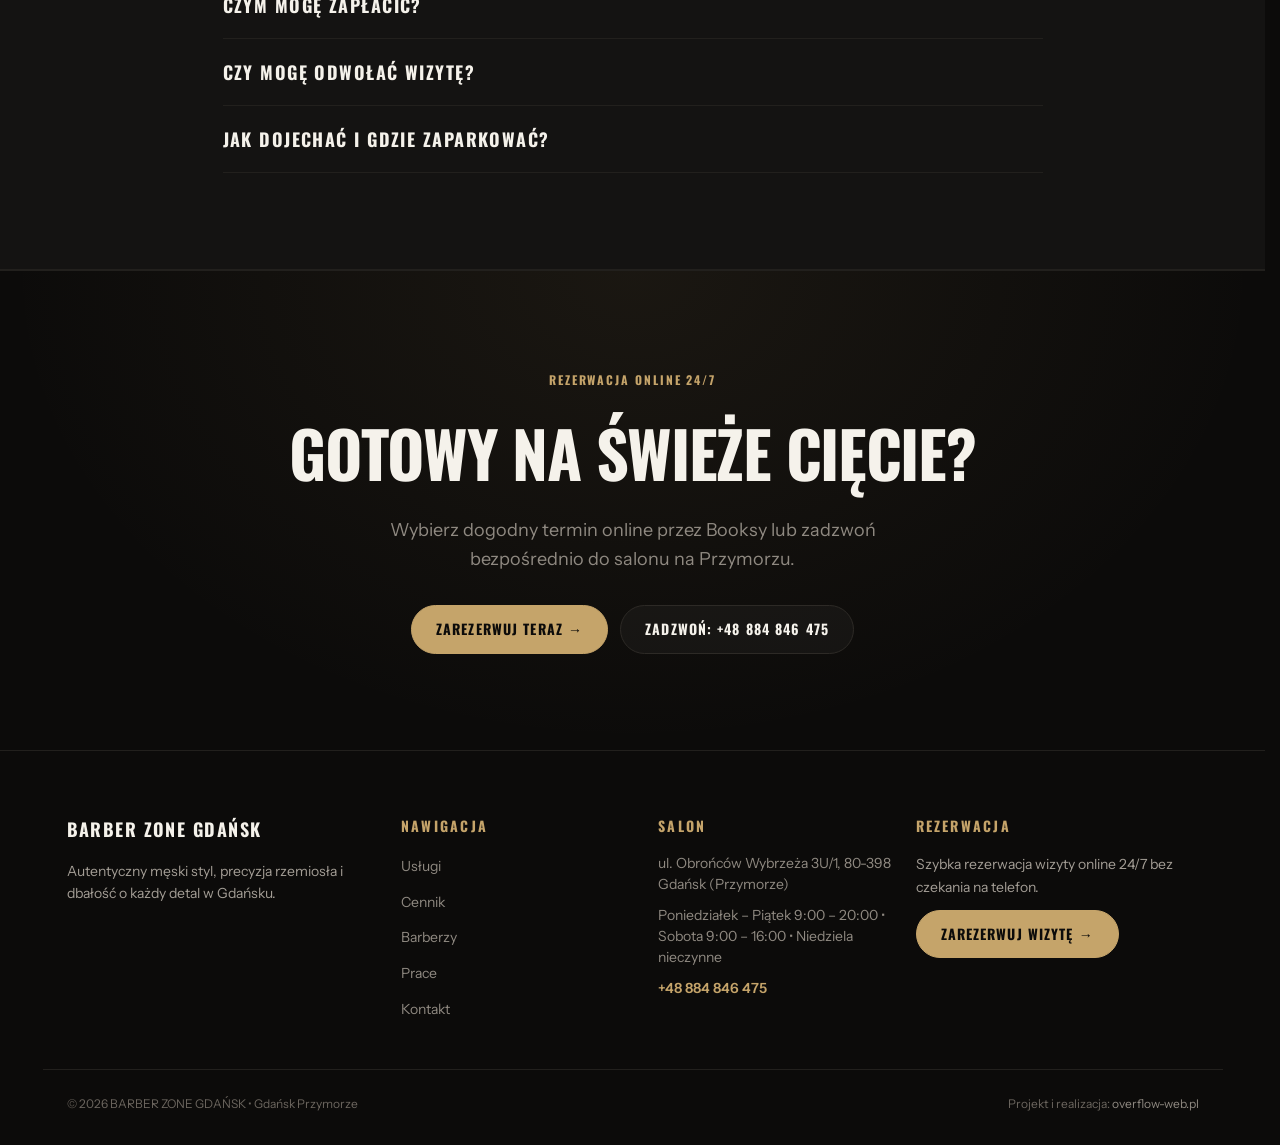
==== commit 239df4a4: "Audit all landing pages: personalize quote authors & interiors; add CRM database & CLI" ====
--- a/barberzone.html
+++ b/barberzone.html
@@ -116,11 +116,11 @@
 </section>
 
 <section class="quote-banner reveal" aria-label="Opinia">
-  <img src="https://images.unsplash.com/photo-1493256338651-d82f7acb2b38?w=1200&h=1500&fit=crop" alt="" decoding="async" loading="lazy" width="1800" height="1100">
+  <img src="./img/barberzone-1.jpg" alt="" decoding="async" loading="lazy" width="1800" height="1100">
   <div class="quote-shade" aria-hidden="true"></div>
   <figure class="quote-inner">
-    <blockquote class="edit-accent">„Najlepszy barber na Przymorze.”</blockquote>
-    <figcaption>Marek K. · Google</figcaption>
+    <blockquote class="edit-accent">„Najlepszy barber na Przymorzu.”</blockquote>
+    <figcaption>Tomasz M. · Google</figcaption>
   </figure>
 </section>
 
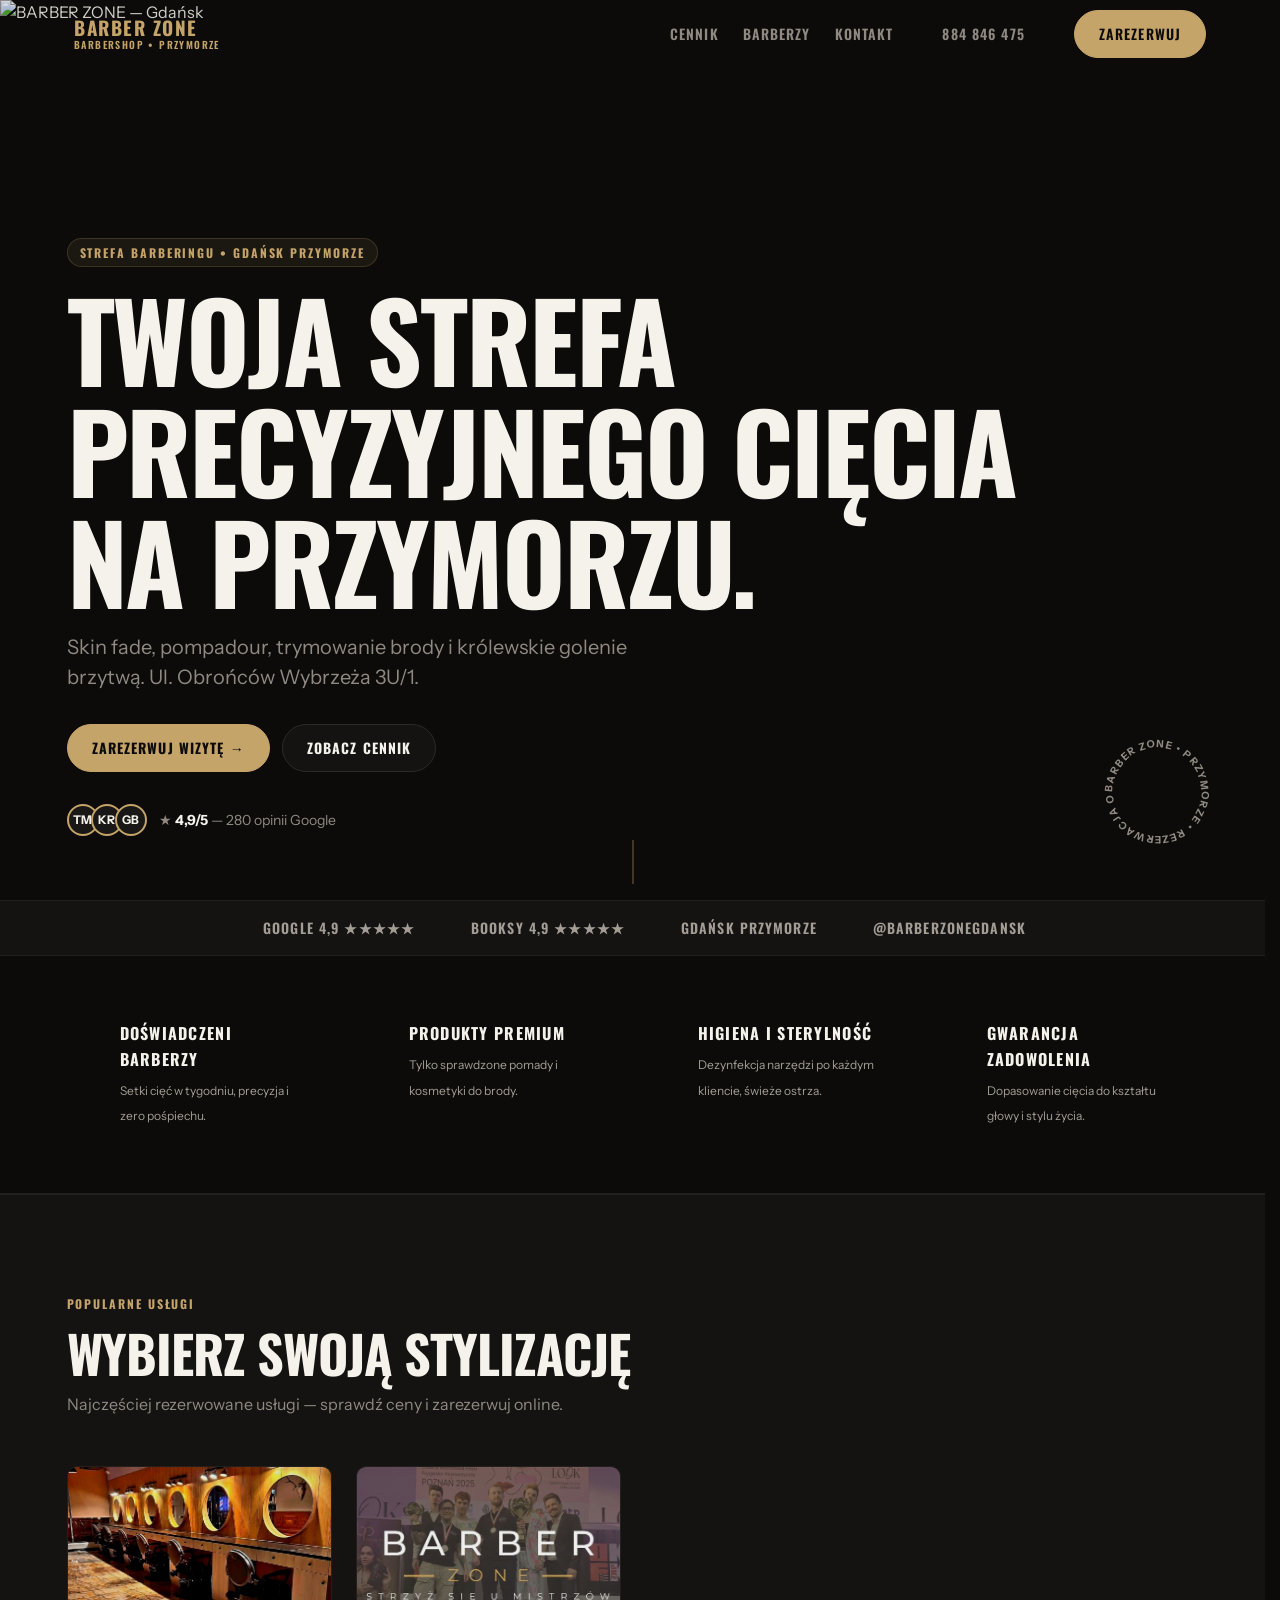
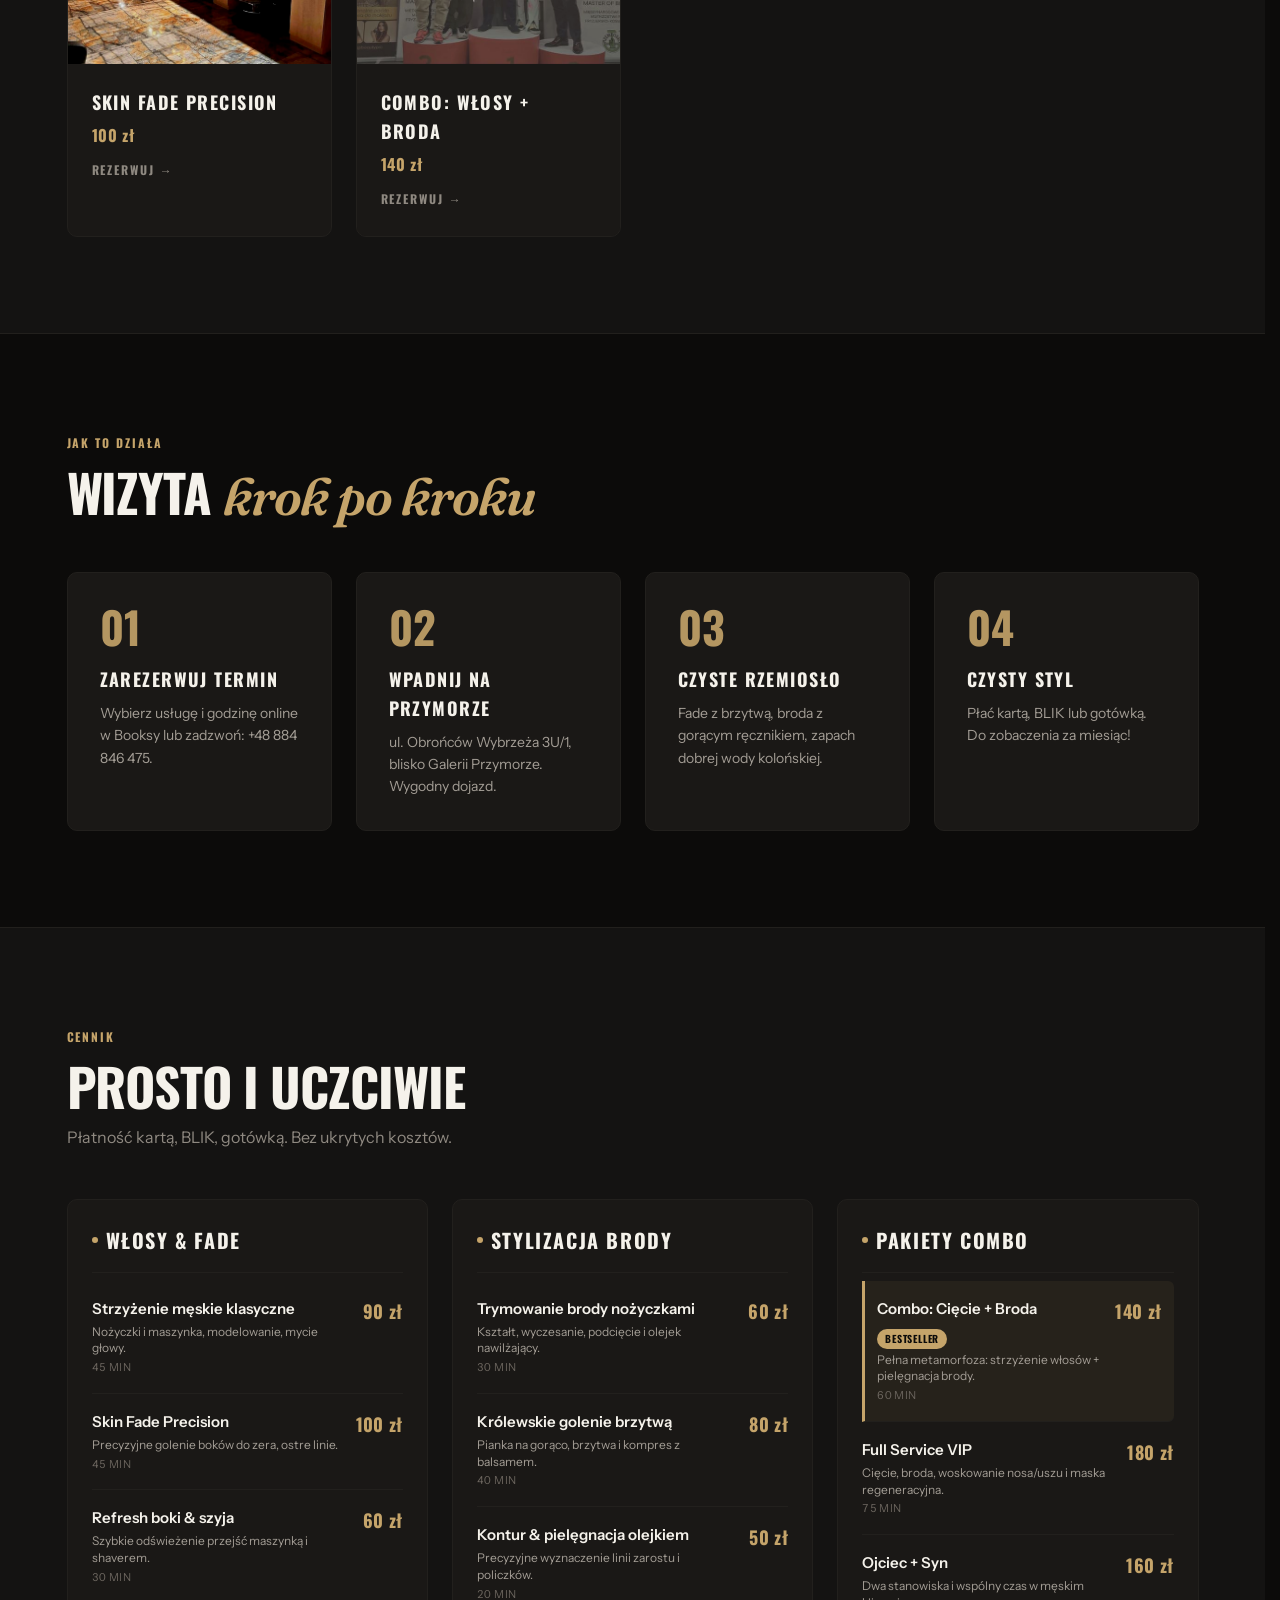
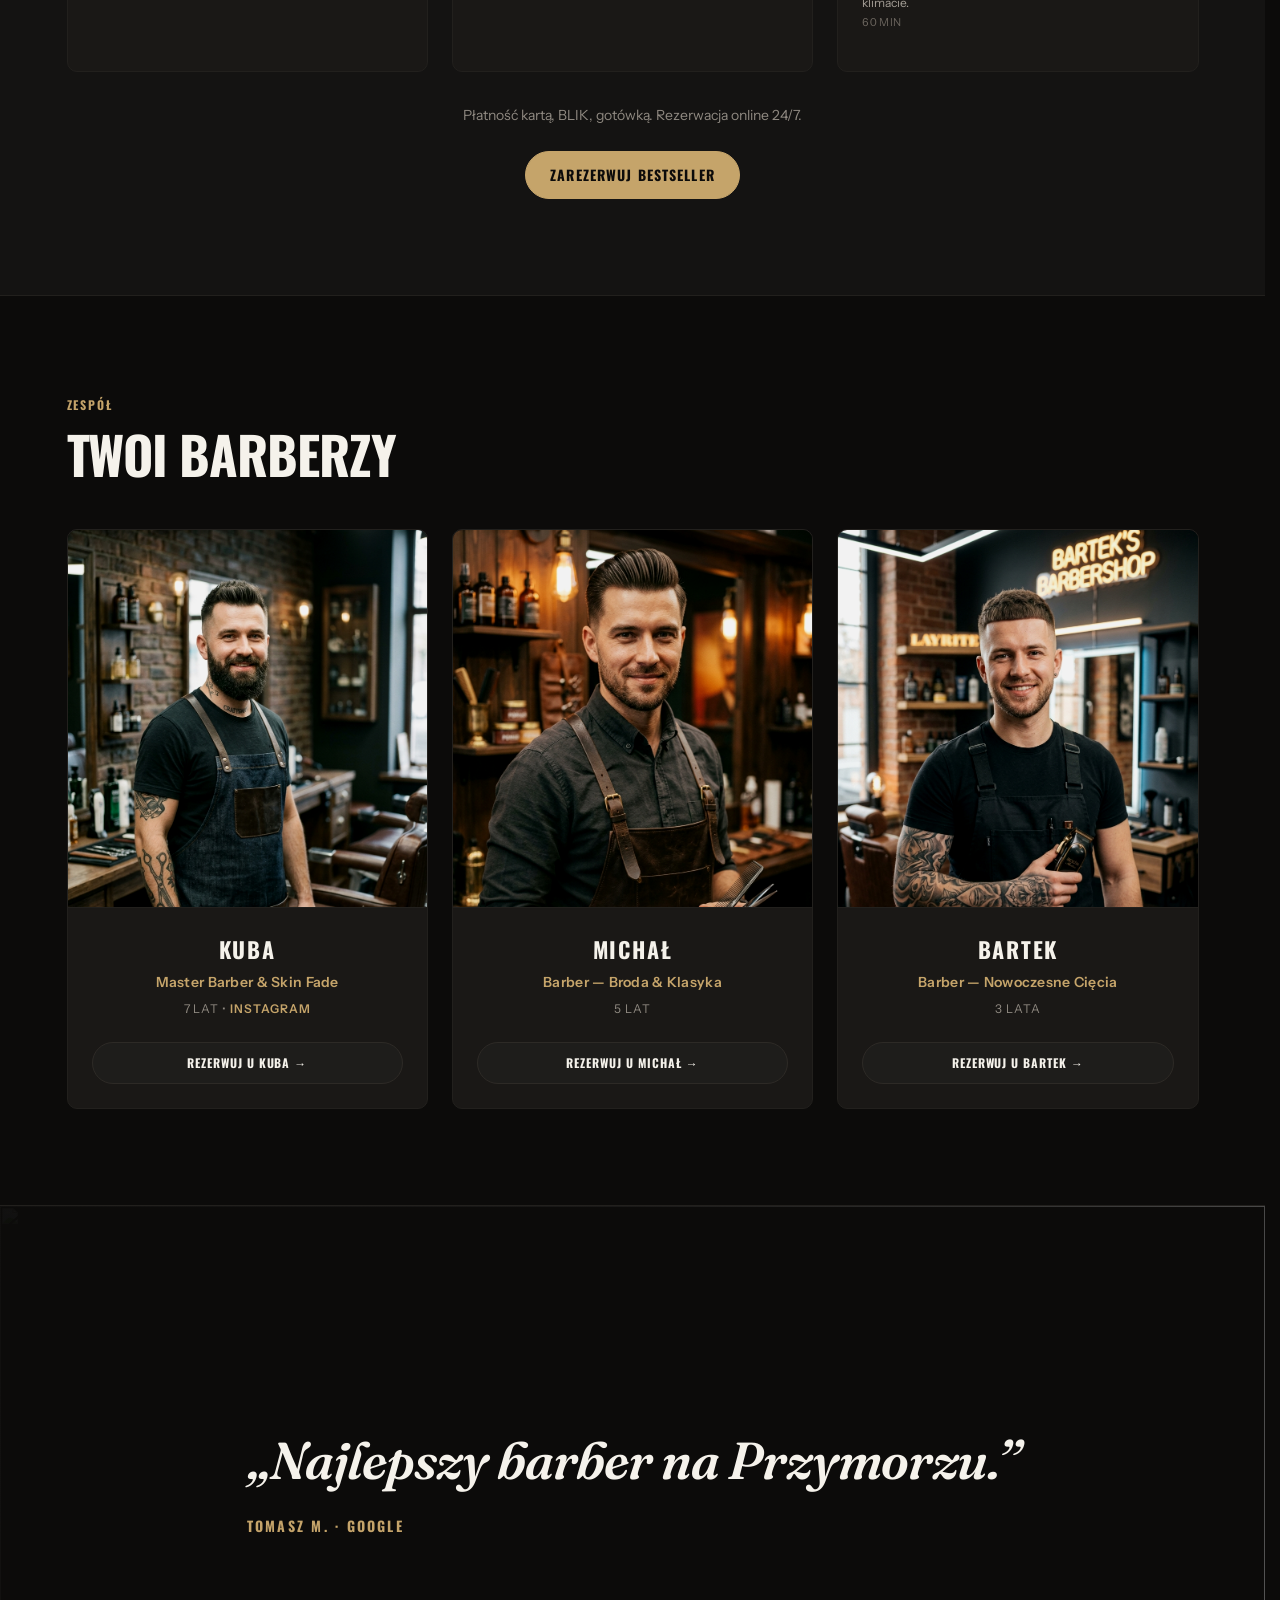
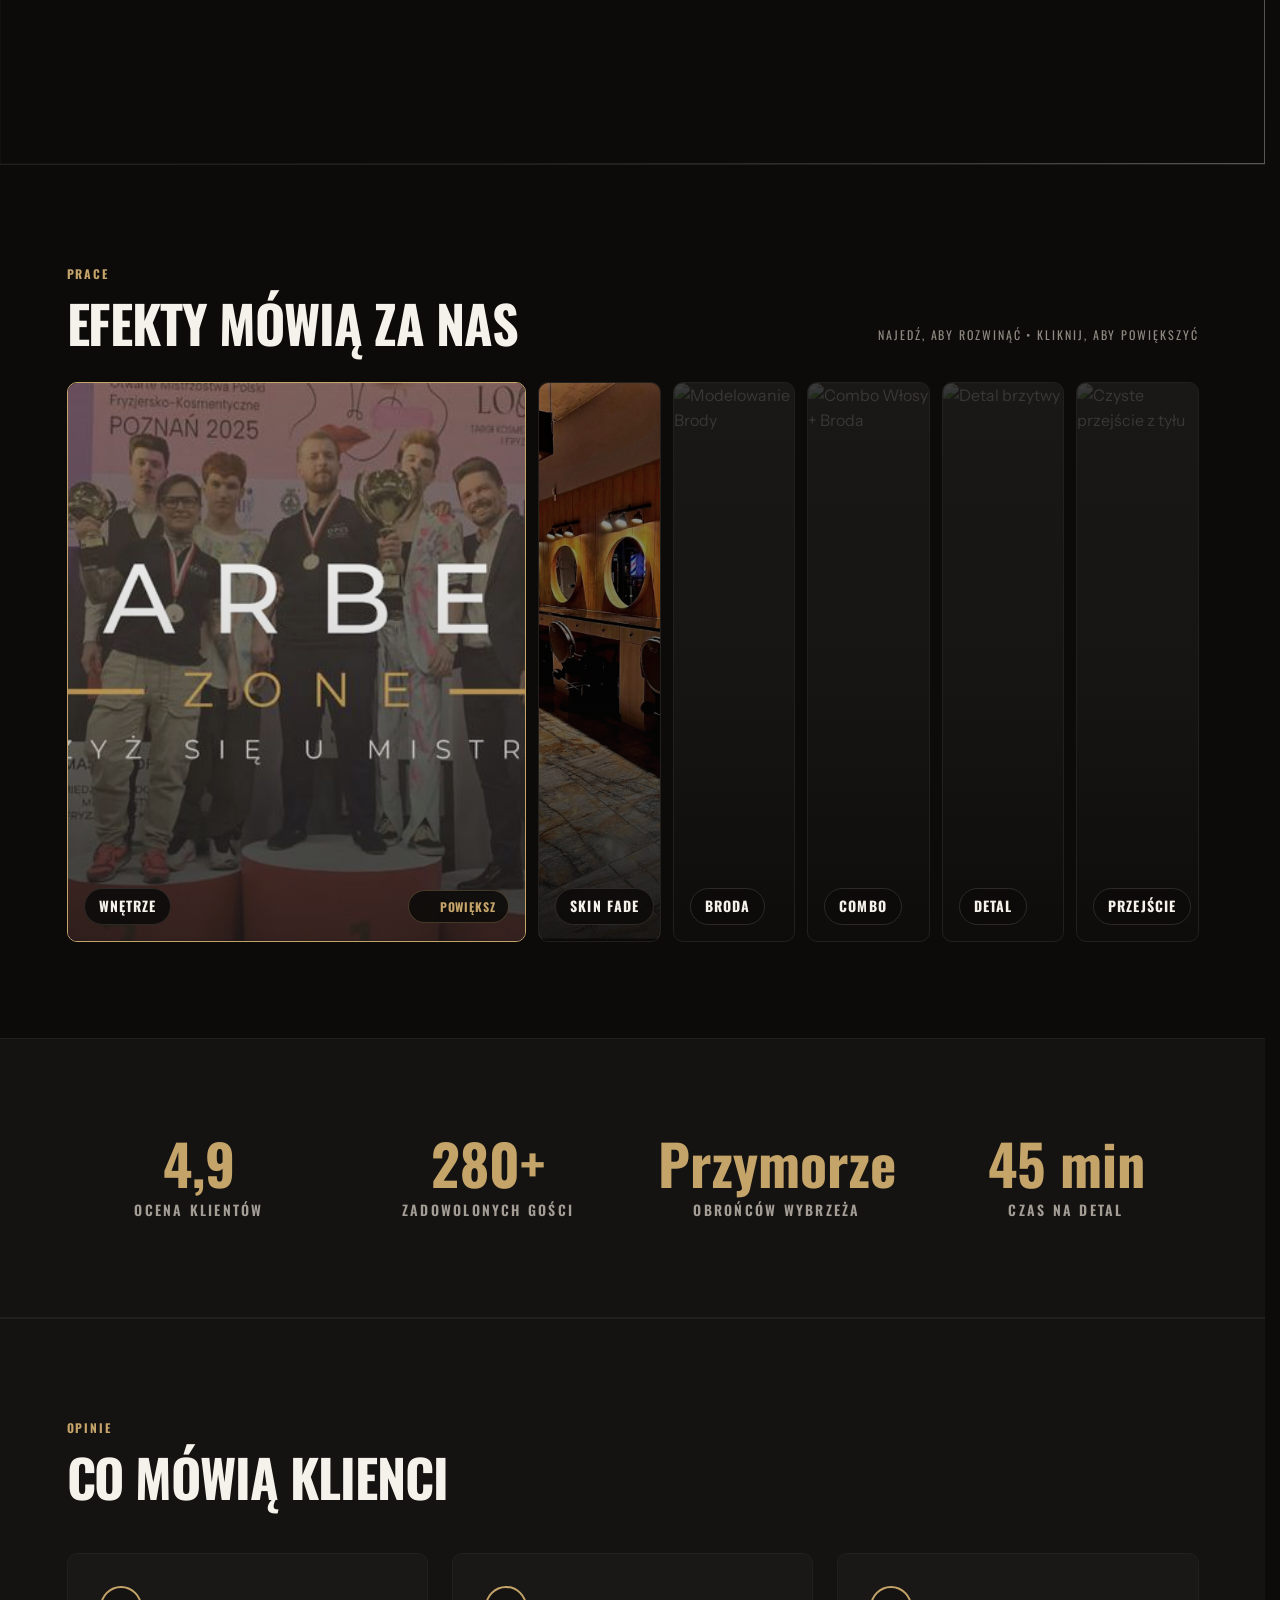
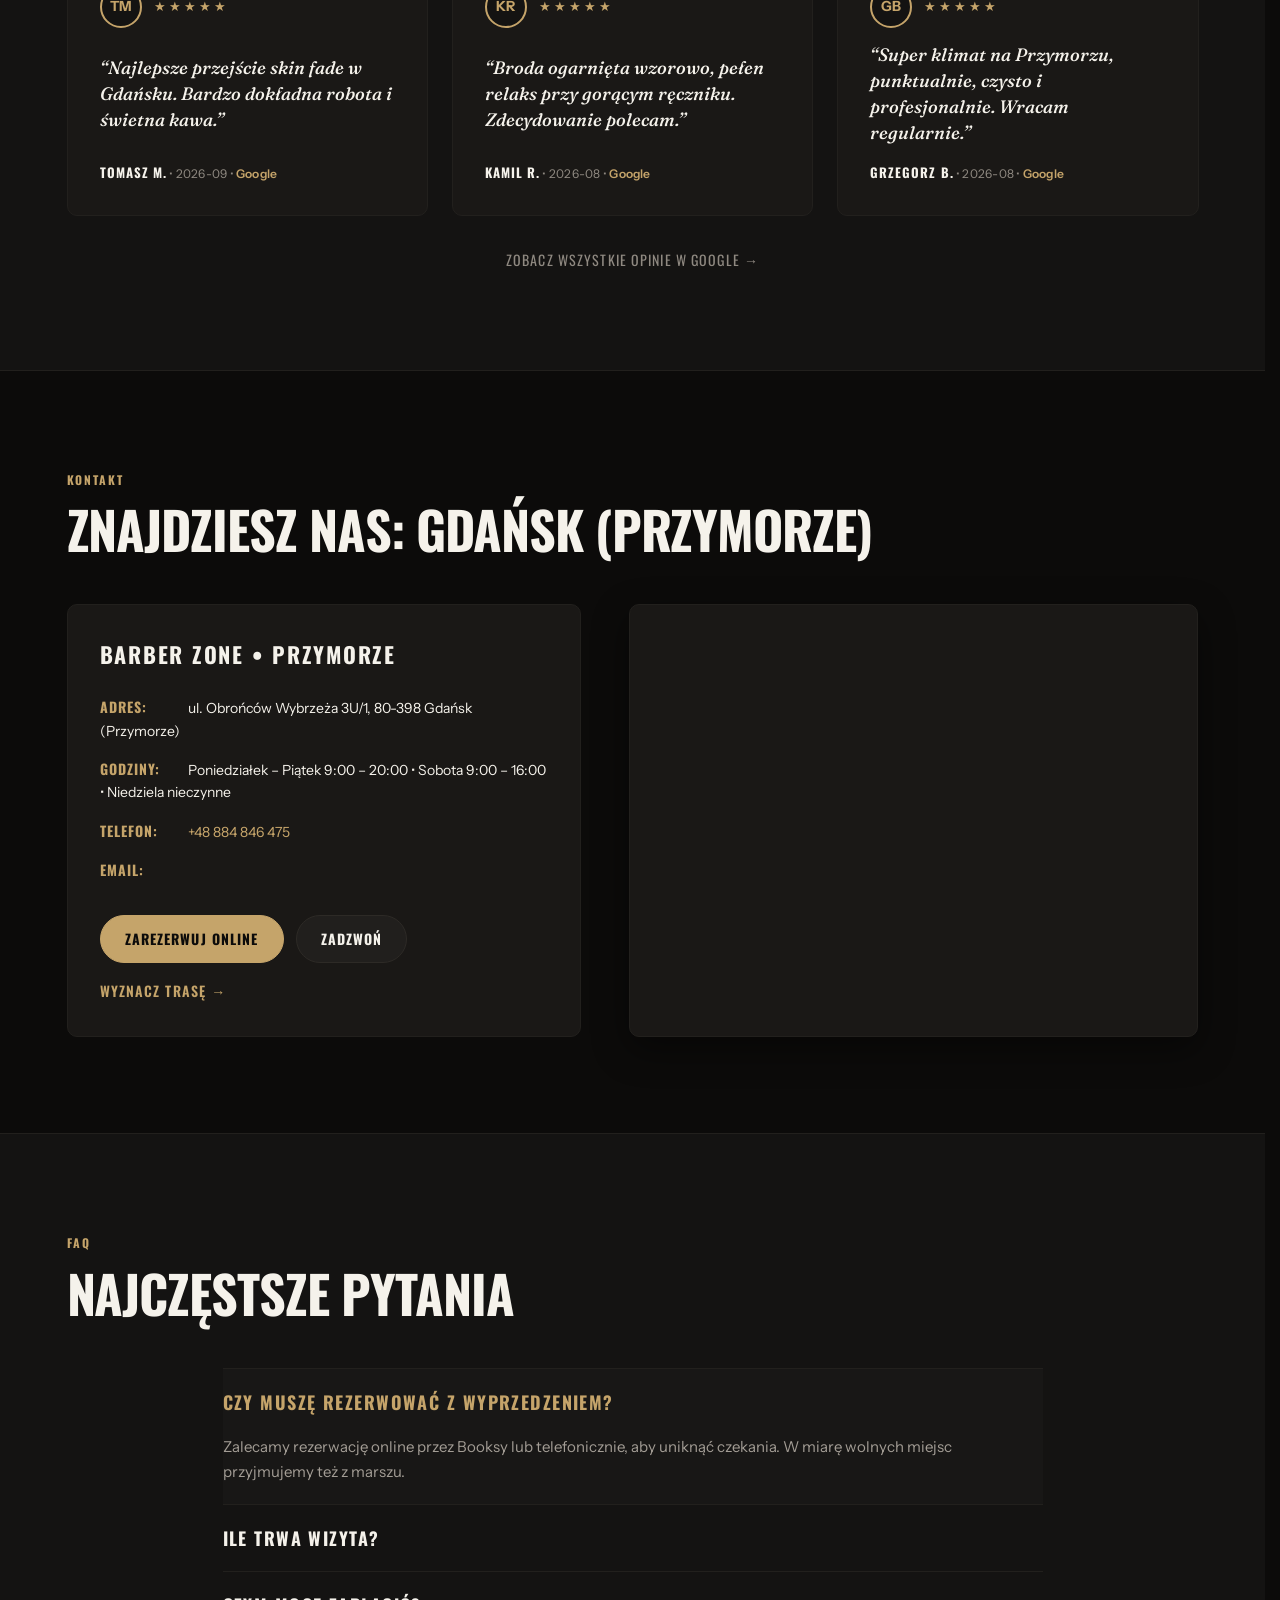
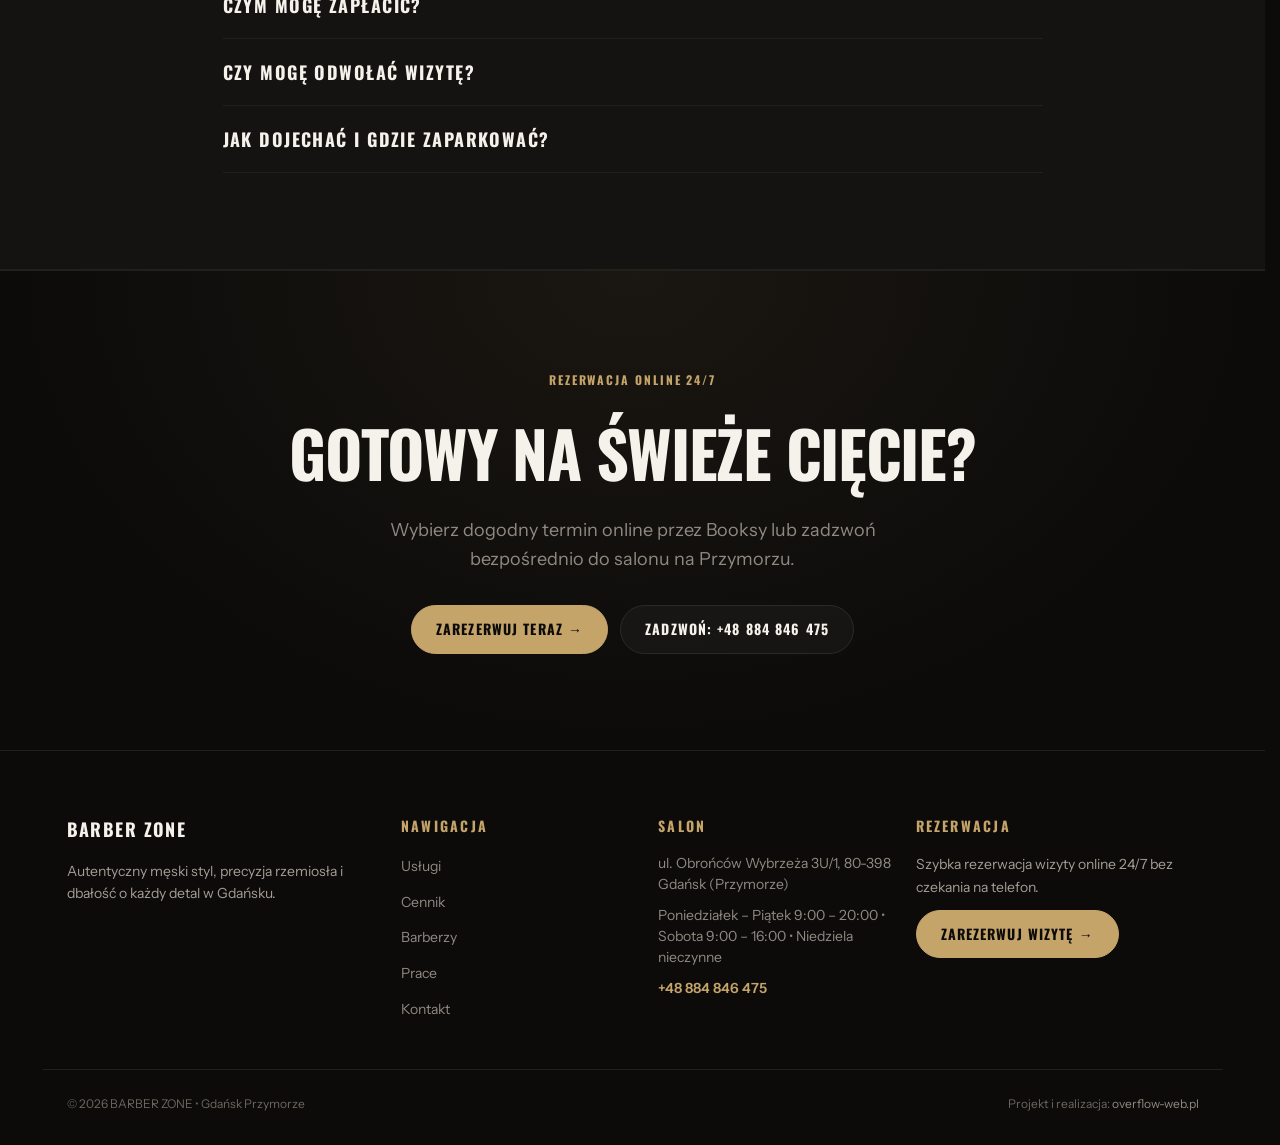
==== commit 5f9b5990: "Fix mobile header logo lockup and apply authentic black-and-crimson palette for Love Hair" ====
--- a/barberzone.html
+++ b/barberzone.html
@@ -18,7 +18,7 @@
   <link rel="preconnect" href="https://fonts.gstatic.com" crossorigin>
   <link href="https://fonts.googleapis.com/css2?family=Fraunces:ital,opsz,wght@0,9..144,600;0,9..144,700;1,9..144,600&family=Instrument+Sans:wght@400;500;600;700&family=Oswald:wght@600;700&display=swap" rel="stylesheet">
 <link rel="stylesheet" href="./tokens.css?v=9">
-<link rel="stylesheet" href="./style.css?v=9">
+<link rel="stylesheet" href="./style.css?v=14">
 <script src="https://unpkg.com/lucide@0.511.0/dist/umd/lucide.min.js"></script>
 <script type="application/ld+json" id="ld-json">{"@context":"https://schema.org","@type":"BarberShop","name":"BARBER ZONE GDAŃSK","address":{"@type":"PostalAddress","streetAddress":"ul. Obrońców Wybrzeża 3U/1, 80-398 Gdańsk (Przymorze)","addressLocality":"Gdańsk","addressCountry":"PL"},"telephone":"+48 884 846 475","url":"https://booksy.com/pl-pl/s/gdansk/barber-shop?q=Barber+Zone","aggregateRating":{"@type":"AggregateRating","ratingValue":4.9,"reviewCount":280}}</script>
 <script type="application/ld+json">{"@context":"https://schema.org","@type":"FAQPage","mainEntity":[{"@type":"Question","name":"Czy muszę rezerwować z wyprzedzeniem?","acceptedAnswer":{"@type":"Answer","text":"Zalecamy rezerwację online przez Booksy lub telefonicznie, aby uniknąć czekania. W miarę wolnych miejsc przyjmujemy też z marszu."}},{"@type":"Question","name":"Ile trwa wizyta?","acceptedAnswer":{"@type":"Answer","text":"Standardowe strzyżenie trwa ok. 45 minut, pełny pakiet Combo (włosy + broda) to ok. 60–75 minut. Zapewniamy pełen komfort i zero pośpiechu."}},{"@type":"Question","name":"Czym mogę zapłacić?","acceptedAnswer":{"@type":"Answer","text":"Przyjmujemy płatność kartą, BLIK-iem oraz gotówką. Paragon lub fakturę otrzymasz na miejscu."}},{"@type":"Question","name":"Czy mogę odwołać wizytę?","acceptedAnswer":{"@type":"Answer","text":"Tak, bezpłatnie do 3 godzin przed planowanym terminem bezpośrednio w aplikacji Booksy lub dzwoniąc do nas."}},{"@type":"Question","name":"Jak dojechać i gdzie zaparkować?","acceptedAnswer":{"@type":"Answer","text":"Przy salonie dostępny jest wygodny parking dla klientów oraz dogodny dojazd komunikacją miejską."}}]}</script>
@@ -27,7 +27,12 @@
 
 <header class="site-header">
   <div class="container header-inner">
-    <a class="logo" href="#"><span>BARBER</span> ZONE GDAŃSK</a>
+    <a class="logo" href="#">
+      <div class="logo-lockup">
+        <span class="logo-title">BARBER ZONE</span>
+        <span class="logo-sub">BARBERSHOP • PRZYMORZE</span>
+      </div>
+    </a>
     <nav class="nav" aria-label="Główna nawigacja">
       <a class="hide-m" href="#cennik">Cennik</a>
       <a class="hide-m" href="#barberzy">Barberzy</a>
@@ -237,7 +242,7 @@
 
 <div class="lightbox" id="lightbox" role="dialog" aria-modal="true" aria-label="Podgląd zdjęcia"><img alt="Powiększone zdjęcie realizacji barber"></div>
 
-<script>window.__SALON_DATA__ = {"id":"barberzone","htmlName":"barberzone.html","site":{"city":"Gdańsk","district":"Przymorze","title":"Barber Zone Gdańsk Przymorze — Męskie Strzyżenie & Skin Fade","description":"Barber Zone Gdańsk Przymorze — ul. Obrońców Wybrzeża 3U/1. Skin fade, pompadour, broda, królewskie golenie. Rezerwuj online.","bookingUrl":"https://booksy.com/pl-pl/s/gdansk/barber-shop?q=Barber+Zone","bookingProvider":"booksy","ga4":""},"brand":{"name":"BARBER ZONE GDAŃSK","accent":"#C5A46A"},"header":{"phone":"+48 884 846 475","phoneLabel":"884 846 475","cta":"Zarezerwuj"},"hero":{"kicker":"Strefa Barberingu • Gdańsk Przymorze","h1":"Twoja strefa precyzyjnego cięcia na Przymorzu.","sub":"Skin fade, pompadour, trymowanie brody i królewskie golenie brzytwą. Ul. Obrońców Wybrzeża 3U/1.","ctaPrimary":{"label":"Zarezerwuj wizytę","href":"https://booksy.com/pl-pl/s/gdansk/barber-shop?q=Barber+Zone"},"ctaSecondary":{"label":"Zobacz cennik","href":"#cennik"},"proof":"4,9/5 — 280+ opinii klientów","ratingValue":4.9,"reviewsCount":280,"image":"https://images.unsplash.com/photo-1503951914875-452162b0f3f1?w=1800&h=1200&fit=crop"},"proofStrip":["Google 4,9 ★★★★★","Booksy 4,9 ★★★★★","Gdańsk Przymorze","@barberzonegdansk"],"trust":[{"icon":"scissors","title":"Doświadczeni barberzy","text":"Setki cięć w tygodniu, precyzja i zero pośpiechu."},{"icon":"package","title":"Produkty premium","text":"Tylko sprawdzone pomady i kosmetyki do brody."},{"icon":"shield-check","title":"Higiena i sterylność","text":"Dezynfekcja narzędzi po każdym kliencie, świeże ostrza."},{"icon":"thumbs-up","title":"Gwarancja zadowolenia","text":"Dopasowanie cięcia do kształtu głowy i stylu życia."}],"styles":[{"name":"Skin Fade Precision","price":"100 zł","img":"./img/barberzone-2.jpg"},{"name":"Combo: Włosy + Broda","price":"140 zł","img":"./img/barberzone-1.jpg"},{"name":"Królewskie golenie","price":"80 zł","img":"https://images.unsplash.com/photo-1503951914875-452162b0f3f1?w=800&h=600&fit=crop"},{"name":"Trymowanie brody","price":"60 zł","img":"https://images.unsplash.com/photo-1622286342621-4bd786c2447c?w=800&h=600&fit=crop"}],"stats":[{"value":"4,9","label":"ocena klientów"},{"value":"280+","label":"zadowolonych gości"},{"value":"Przymorze","label":"Obrońców Wybrzeża"},{"value":"45 min","label":"czas na detal"}],"steps":[{"n":"01","title":"Zarezerwuj termin","text":"Wybierz usługę i godzinę online w Booksy lub zadzwoń: +48 884 846 475."},{"n":"02","title":"Wpadnij na Przymorze","text":"ul. Obrońców Wybrzeża 3U/1, blisko Galerii Przymorze. Wygodny dojazd."},{"n":"03","title":"Czyste rzemiosło","text":"Fade z brzytwą, broda z gorącym ręcznikiem, zapach dobrej wody kolońskiej."},{"n":"04","title":"Czysty styl","text":"Płać kartą, BLIK lub gotówką. Do zobaczenia za miesiąc!"}],"cennik":{"kicker":"Cennik Barber Zone","title":"Przejrzyście i bez kompromisów","groups":[{"name":"Włosy & Fade","items":[{"name":"Strzyżenie męskie klasyczne","desc":"Nożyczki i maszynka, modelowanie, mycie głowy.","time":"45 min","price":"90 zł","bestseller":false},{"name":"Skin Fade Precision","desc":"Precyzyjne golenie boków do zera, ostre linie.","time":"45 min","price":"100 zł","bestseller":false},{"name":"Refresh boki & szyja","desc":"Szybkie odświeżenie przejść maszynką i shaverem.","time":"30 min","price":"60 zł","bestseller":false}]},{"name":"Stylizacja brody","items":[{"name":"Trymowanie brody nożyczkami","desc":"Kształt, wyczesanie, podcięcie i olejek nawilżający.","time":"30 min","price":"60 zł","bestseller":false},{"name":"Królewskie golenie brzytwą","desc":"Pianka na gorąco, brzytwa i kompres z balsamem.","time":"40 min","price":"80 zł","bestseller":false},{"name":"Kontur & pielęgnacja olejkiem","desc":"Precyzyjne wyznaczenie linii zarostu i policzków.","time":"20 min","price":"50 zł","bestseller":false}]},{"name":"Pakiety Combo","items":[{"name":"Combo: Cięcie + Broda","desc":"Pełna metamorfoza: strzyżenie włosów + pielęgnacja brody.","time":"60 min","price":"140 zł","bestseller":true},{"name":"Full Service VIP","desc":"Cięcie, broda, woskowanie nosa/uszu i maska regeneracyjna.","time":"75 min","price":"180 zł","bestseller":false},{"name":"Ojciec + Syn","desc":"Dwa stanowiska i wspólny czas w męskim klimacie.","time":"60 min","price":"160 zł","bestseller":false}]}],"note":"Płatność kartą, BLIK, gotówką. Rezerwacja online 24/7."},"team":[{"name":"Kuba","role":"Master Barber & Skin Fade","photo":"./img/barber-kuba.jpg","exp":"7 lat","ig":"https://instagram.com/barberzonegdansk"},{"name":"Michał","role":"Barber — Broda & Klasyka","photo":"./img/barber-michal.jpg","exp":"5 lat","ig":""},{"name":"Bartek","role":"Barber — Nowoczesne Cięcia","photo":"./img/barber-bartek.jpg","exp":"3 lata","ig":""}],"gallery":[{"src":"./img/barberzone-1.jpg","alt":"Stanowiska Barber Zone Gdańsk","cap":"Wnętrze"},{"src":"./img/barberzone-2.jpg","alt":"Skin Fade Barber Zone","cap":"Skin Fade"},{"src":"https://images.unsplash.com/photo-1599351431202-1e0f0137899a?w=1200&h=1500&fit=crop","alt":"Modelowanie Brody","cap":"Broda"},{"src":"https://images.unsplash.com/photo-1503951914875-452162b0f3f1?w=1200&h=1500&fit=crop","alt":"Combo Włosy + Broda","cap":"Combo"},{"src":"https://images.unsplash.com/photo-1517832606299-7ae9b720a186?w=1200&h=1500&fit=crop","alt":"Detal brzytwy","cap":"Detal"},{"src":"https://images.unsplash.com/photo-1493256338651-d82f7acb2b38?w=1200&h=1500&fit=crop","alt":"Czyste przejście z tyłu","cap":"Przejście"}],"reviews":[{"name":"Tomasz M.","stars":5,"date":"2026-09","text":"Najlepsze przejście skin fade w Gdańsku. Bardzo dokładna robota i świetna kawa.","href":"https://maps.google.com/"},{"name":"Kamil R.","stars":5,"date":"2026-08","text":"Broda ogarnięta wzorowo, pełen relaks przy gorącym ręczniku. Zdecydowanie polecam.","href":"https://maps.google.com/"},{"name":"Grzegorz B.","stars":5,"date":"2026-08","text":"Super klimat na Przymorzu, punktualnie, czysto i profesjonalnie. Wracam regularnie.","href":"https://maps.google.com/"}],"contact":{"address":"ul. Obrońców Wybrzeża 3U/1, 80-398 Gdańsk (Przymorze)","phone":"+48 884 846 475","hours":"Poniedziałek – Piątek 9:00 – 20:00 • Sobota 9:00 – 16:00 • Niedziela nieczynne","mapUrl":"https://www.google.com/maps/search/?api=1&query=Barber+Zone+Gdansk+Obroncow+Wybrzeza","mapEmbed":"https://maps.google.com/maps?q=ul.+Obro%C5%84c%C3%B3w+Wybrze%C5%BCa+3U%2F1+80-398+Gda%C5%84sk&t=&z=16&ie=UTF8&iwloc=&output=embed"},"faq":[{"q":"Czy muszę rezerwować z wyprzedzeniem?","a":"Zalecamy rezerwację online przez Booksy lub telefonicznie, aby uniknąć czekania. W miarę wolnych miejsc przyjmujemy też z marszu."},{"q":"Ile trwa wizyta?","a":"Standardowe strzyżenie trwa ok. 45 minut, pełny pakiet Combo (włosy + broda) to ok. 60–75 minut. Zapewniamy pełen komfort i zero pośpiechu."},{"q":"Czym mogę zapłacić?","a":"Przyjmujemy płatność kartą, BLIK-iem oraz gotówką. Paragon lub fakturę otrzymasz na miejscu."},{"q":"Czy mogę odwołać wizytę?","a":"Tak, bezpłatnie do 3 godzin przed planowanym terminem bezpośrednio w aplikacji Booksy lub dzwoniąc do nas."},{"q":"Jak dojechać i gdzie zaparkować?","a":"Przy salonie dostępny jest wygodny parking dla klientów oraz dogodny dojazd komunikacją miejską."}],"finalCta":{"h2":"Gotowy na świeże cięcie?","sub":"Wybierz dogodny termin online przez Booksy lub zadzwoń bezpośrednio do salonu na Przymorzu.","cta":"Zarezerwuj teraz →"},"footer":{"address":"ul. Obrońców Wybrzeża 3U/1, Gdańsk","phone":"+48 884 846 475","hours":"Pn–Pt 9:00–20:00, Sob 9:00–16:00","instagram":"https://www.instagram.com/barberzonegdansk/","booksy":"https://booksy.com/pl-pl/s/gdansk/barber-shop?q=Barber+Zone"}};</script>
-<script src="./app.js?v=12"></script>
+<script>window.__SALON_DATA__ = {"id":"barberzone","htmlName":"barberzone.html","site":{"city":"Gdańsk","district":"Przymorze","title":"Barber Zone Gdańsk Przymorze — Męskie Strzyżenie & Skin Fade","description":"Barber Zone Gdańsk Przymorze — ul. Obrońców Wybrzeża 3U/1. Skin fade, pompadour, broda, królewskie golenie. Rezerwuj online.","bookingUrl":"https://booksy.com/pl-pl/s/gdansk/barber-shop?q=Barber+Zone","bookingProvider":"booksy","ga4":""},"brand":{"name":"BARBER ZONE","accent":"#C5A46A"},"header":{"phone":"+48 884 846 475","phoneLabel":"884 846 475","cta":"Zarezerwuj"},"hero":{"kicker":"Strefa Barberingu • Gdańsk Przymorze","h1":"Twoja strefa precyzyjnego cięcia na Przymorzu.","sub":"Skin fade, pompadour, trymowanie brody i królewskie golenie brzytwą. Ul. Obrońców Wybrzeża 3U/1.","ctaPrimary":{"label":"Zarezerwuj wizytę","href":"https://booksy.com/pl-pl/s/gdansk/barber-shop?q=Barber+Zone"},"ctaSecondary":{"label":"Zobacz cennik","href":"#cennik"},"proof":"4,9/5 — 280+ opinii klientów","ratingValue":4.9,"reviewsCount":280,"image":"https://images.unsplash.com/photo-1503951914875-452162b0f3f1?w=1800&h=1200&fit=crop"},"proofStrip":["Google 4,9 ★★★★★","Booksy 4,9 ★★★★★","Gdańsk Przymorze","@barberzonegdansk"],"trust":[{"icon":"scissors","title":"Doświadczeni barberzy","text":"Setki cięć w tygodniu, precyzja i zero pośpiechu."},{"icon":"package","title":"Produkty premium","text":"Tylko sprawdzone pomady i kosmetyki do brody."},{"icon":"shield-check","title":"Higiena i sterylność","text":"Dezynfekcja narzędzi po każdym kliencie, świeże ostrza."},{"icon":"thumbs-up","title":"Gwarancja zadowolenia","text":"Dopasowanie cięcia do kształtu głowy i stylu życia."}],"styles":[{"name":"Skin Fade Precision","price":"100 zł","img":"./img/barberzone-2.jpg"},{"name":"Combo: Włosy + Broda","price":"140 zł","img":"./img/barberzone-1.jpg"},{"name":"Królewskie golenie","price":"80 zł","img":"https://images.unsplash.com/photo-1503951914875-452162b0f3f1?w=800&h=600&fit=crop"},{"name":"Trymowanie brody","price":"60 zł","img":"https://images.unsplash.com/photo-1622286342621-4bd786c2447c?w=800&h=600&fit=crop"}],"stats":[{"value":"4,9","label":"ocena klientów"},{"value":"280+","label":"zadowolonych gości"},{"value":"Przymorze","label":"Obrońców Wybrzeża"},{"value":"45 min","label":"czas na detal"}],"steps":[{"n":"01","title":"Zarezerwuj termin","text":"Wybierz usługę i godzinę online w Booksy lub zadzwoń: +48 884 846 475."},{"n":"02","title":"Wpadnij na Przymorze","text":"ul. Obrońców Wybrzeża 3U/1, blisko Galerii Przymorze. Wygodny dojazd."},{"n":"03","title":"Czyste rzemiosło","text":"Fade z brzytwą, broda z gorącym ręcznikiem, zapach dobrej wody kolońskiej."},{"n":"04","title":"Czysty styl","text":"Płać kartą, BLIK lub gotówką. Do zobaczenia za miesiąc!"}],"cennik":{"kicker":"Cennik Barber Zone","title":"Przejrzyście i bez kompromisów","groups":[{"name":"Włosy & Fade","items":[{"name":"Strzyżenie męskie klasyczne","desc":"Nożyczki i maszynka, modelowanie, mycie głowy.","time":"45 min","price":"90 zł","bestseller":false},{"name":"Skin Fade Precision","desc":"Precyzyjne golenie boków do zera, ostre linie.","time":"45 min","price":"100 zł","bestseller":false},{"name":"Refresh boki & szyja","desc":"Szybkie odświeżenie przejść maszynką i shaverem.","time":"30 min","price":"60 zł","bestseller":false}]},{"name":"Stylizacja brody","items":[{"name":"Trymowanie brody nożyczkami","desc":"Kształt, wyczesanie, podcięcie i olejek nawilżający.","time":"30 min","price":"60 zł","bestseller":false},{"name":"Królewskie golenie brzytwą","desc":"Pianka na gorąco, brzytwa i kompres z balsamem.","time":"40 min","price":"80 zł","bestseller":false},{"name":"Kontur & pielęgnacja olejkiem","desc":"Precyzyjne wyznaczenie linii zarostu i policzków.","time":"20 min","price":"50 zł","bestseller":false}]},{"name":"Pakiety Combo","items":[{"name":"Combo: Cięcie + Broda","desc":"Pełna metamorfoza: strzyżenie włosów + pielęgnacja brody.","time":"60 min","price":"140 zł","bestseller":true},{"name":"Full Service VIP","desc":"Cięcie, broda, woskowanie nosa/uszu i maska regeneracyjna.","time":"75 min","price":"180 zł","bestseller":false},{"name":"Ojciec + Syn","desc":"Dwa stanowiska i wspólny czas w męskim klimacie.","time":"60 min","price":"160 zł","bestseller":false}]}],"note":"Płatność kartą, BLIK, gotówką. Rezerwacja online 24/7."},"team":[{"name":"Kuba","role":"Master Barber & Skin Fade","photo":"./img/barber-kuba.jpg","exp":"7 lat","ig":"https://instagram.com/barberzonegdansk"},{"name":"Michał","role":"Barber — Broda & Klasyka","photo":"./img/barber-michal.jpg","exp":"5 lat","ig":""},{"name":"Bartek","role":"Barber — Nowoczesne Cięcia","photo":"./img/barber-bartek.jpg","exp":"3 lata","ig":""}],"gallery":[{"src":"./img/barberzone-1.jpg","alt":"Stanowiska Barber Zone Gdańsk","cap":"Wnętrze"},{"src":"./img/barberzone-2.jpg","alt":"Skin Fade Barber Zone","cap":"Skin Fade"},{"src":"https://images.unsplash.com/photo-1599351431202-1e0f0137899a?w=1200&h=1500&fit=crop","alt":"Modelowanie Brody","cap":"Broda"},{"src":"https://images.unsplash.com/photo-1503951914875-452162b0f3f1?w=1200&h=1500&fit=crop","alt":"Combo Włosy + Broda","cap":"Combo"},{"src":"https://images.unsplash.com/photo-1517832606299-7ae9b720a186?w=1200&h=1500&fit=crop","alt":"Detal brzytwy","cap":"Detal"},{"src":"https://images.unsplash.com/photo-1493256338651-d82f7acb2b38?w=1200&h=1500&fit=crop","alt":"Czyste przejście z tyłu","cap":"Przejście"}],"reviews":[{"name":"Tomasz M.","stars":5,"date":"2026-09","text":"Najlepsze przejście skin fade w Gdańsku. Bardzo dokładna robota i świetna kawa.","href":"https://maps.google.com/"},{"name":"Kamil R.","stars":5,"date":"2026-08","text":"Broda ogarnięta wzorowo, pełen relaks przy gorącym ręczniku. Zdecydowanie polecam.","href":"https://maps.google.com/"},{"name":"Grzegorz B.","stars":5,"date":"2026-08","text":"Super klimat na Przymorzu, punktualnie, czysto i profesjonalnie. Wracam regularnie.","href":"https://maps.google.com/"}],"contact":{"address":"ul. Obrońców Wybrzeża 3U/1, 80-398 Gdańsk (Przymorze)","phone":"+48 884 846 475","hours":"Poniedziałek – Piątek 9:00 – 20:00 • Sobota 9:00 – 16:00 • Niedziela nieczynne","mapUrl":"https://www.google.com/maps/search/?api=1&query=Barber+Zone+Gdansk+Obroncow+Wybrzeza","mapEmbed":"https://maps.google.com/maps?q=ul.+Obro%C5%84c%C3%B3w+Wybrze%C5%BCa+3U%2F1+80-398+Gda%C5%84sk&t=&z=16&ie=UTF8&iwloc=&output=embed"},"faq":[{"q":"Czy muszę rezerwować z wyprzedzeniem?","a":"Zalecamy rezerwację online przez Booksy lub telefonicznie, aby uniknąć czekania. W miarę wolnych miejsc przyjmujemy też z marszu."},{"q":"Ile trwa wizyta?","a":"Standardowe strzyżenie trwa ok. 45 minut, pełny pakiet Combo (włosy + broda) to ok. 60–75 minut. Zapewniamy pełen komfort i zero pośpiechu."},{"q":"Czym mogę zapłacić?","a":"Przyjmujemy płatność kartą, BLIK-iem oraz gotówką. Paragon lub fakturę otrzymasz na miejscu."},{"q":"Czy mogę odwołać wizytę?","a":"Tak, bezpłatnie do 3 godzin przed planowanym terminem bezpośrednio w aplikacji Booksy lub dzwoniąc do nas."},{"q":"Jak dojechać i gdzie zaparkować?","a":"Przy salonie dostępny jest wygodny parking dla klientów oraz dogodny dojazd komunikacją miejską."}],"finalCta":{"h2":"Gotowy na świeże cięcie?","sub":"Wybierz dogodny termin online przez Booksy lub zadzwoń bezpośrednio do salonu na Przymorzu.","cta":"Zarezerwuj teraz →"},"footer":{"address":"ul. Obrońców Wybrzeża 3U/1, Gdańsk","phone":"+48 884 846 475","hours":"Pn–Pt 9:00–20:00, Sob 9:00–16:00","instagram":"https://www.instagram.com/barberzonegdansk/","booksy":"https://booksy.com/pl-pl/s/gdansk/barber-shop?q=Barber+Zone"}};</script>
+<script src="./app.js?v=14"></script>
 </body>
 </html>
--- a/style.css
+++ b/style.css
@@ -54,11 +54,48 @@
   font-size:20px;
   color:var(--ink-inv);
   text-transform:uppercase;
-  display:flex;
-  align-items:center;
-  gap:6px;
+  display:inline-flex;
+  align-items:center;
+  gap:8px;
+  text-decoration:none;
+  white-space:nowrap;
+  flex-shrink:0;
 }
 .logo span{color:var(--accent)}
+.logo-lockup{
+  display:flex;
+  flex-direction:column;
+  align-items:flex-start;
+  justify-content:center;
+  line-height:1.05;
+}
+.logo-title{
+  font-family:var(--font-display-cond);
+  font-size:19px;
+  font-weight:700;
+  letter-spacing:var(--tracking-wide);
+  color:var(--accent);
+  text-transform:uppercase;
+}
+.logo-sub{
+  font-family:var(--font-display-cond);
+  font-size:10px;
+  font-weight:600;
+  letter-spacing:0.14em;
+  color:var(--ink-muted);
+  text-transform:uppercase;
+  margin-top:2px;
+}
+.logo-img{
+  height:34px;
+  width:auto;
+  display:block;
+}
+@media(max-width:480px){
+  .logo-title{font-size:17px}
+  .logo-sub{font-size:9px;letter-spacing:0.12em}
+  .logo-img{height:30px}
+}
 .nav{display:flex;gap:var(--space-6);align-items:center}
 .nav a{
   font-family:var(--font-display-cond);
@@ -127,6 +164,11 @@
 @media(max-width:768px){
   .nav .hide-m{display:none}
   .header-inner{height:58px}
+  .nav .btn-primary{
+    padding:8px 16px;
+    min-height:38px;
+    font-size:13px;
+  }
 }
 
 /* ==========================================================================
